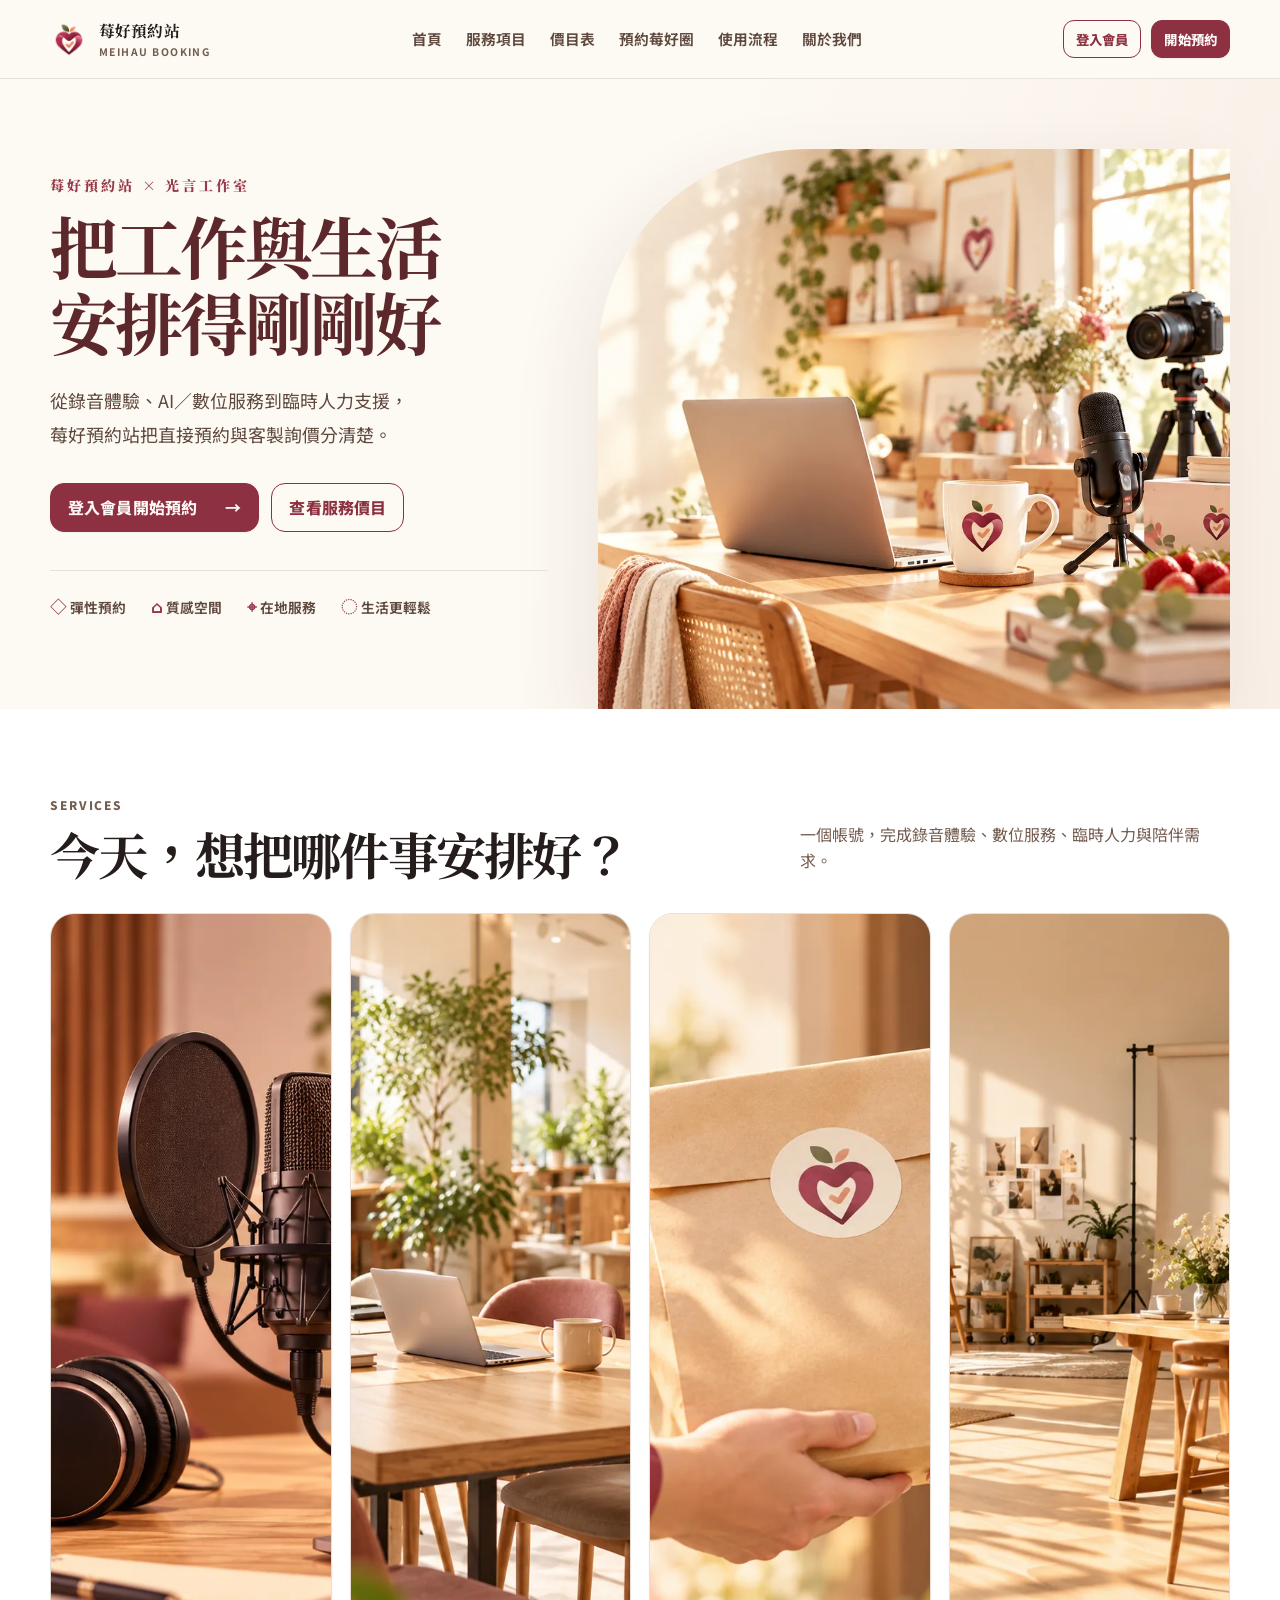
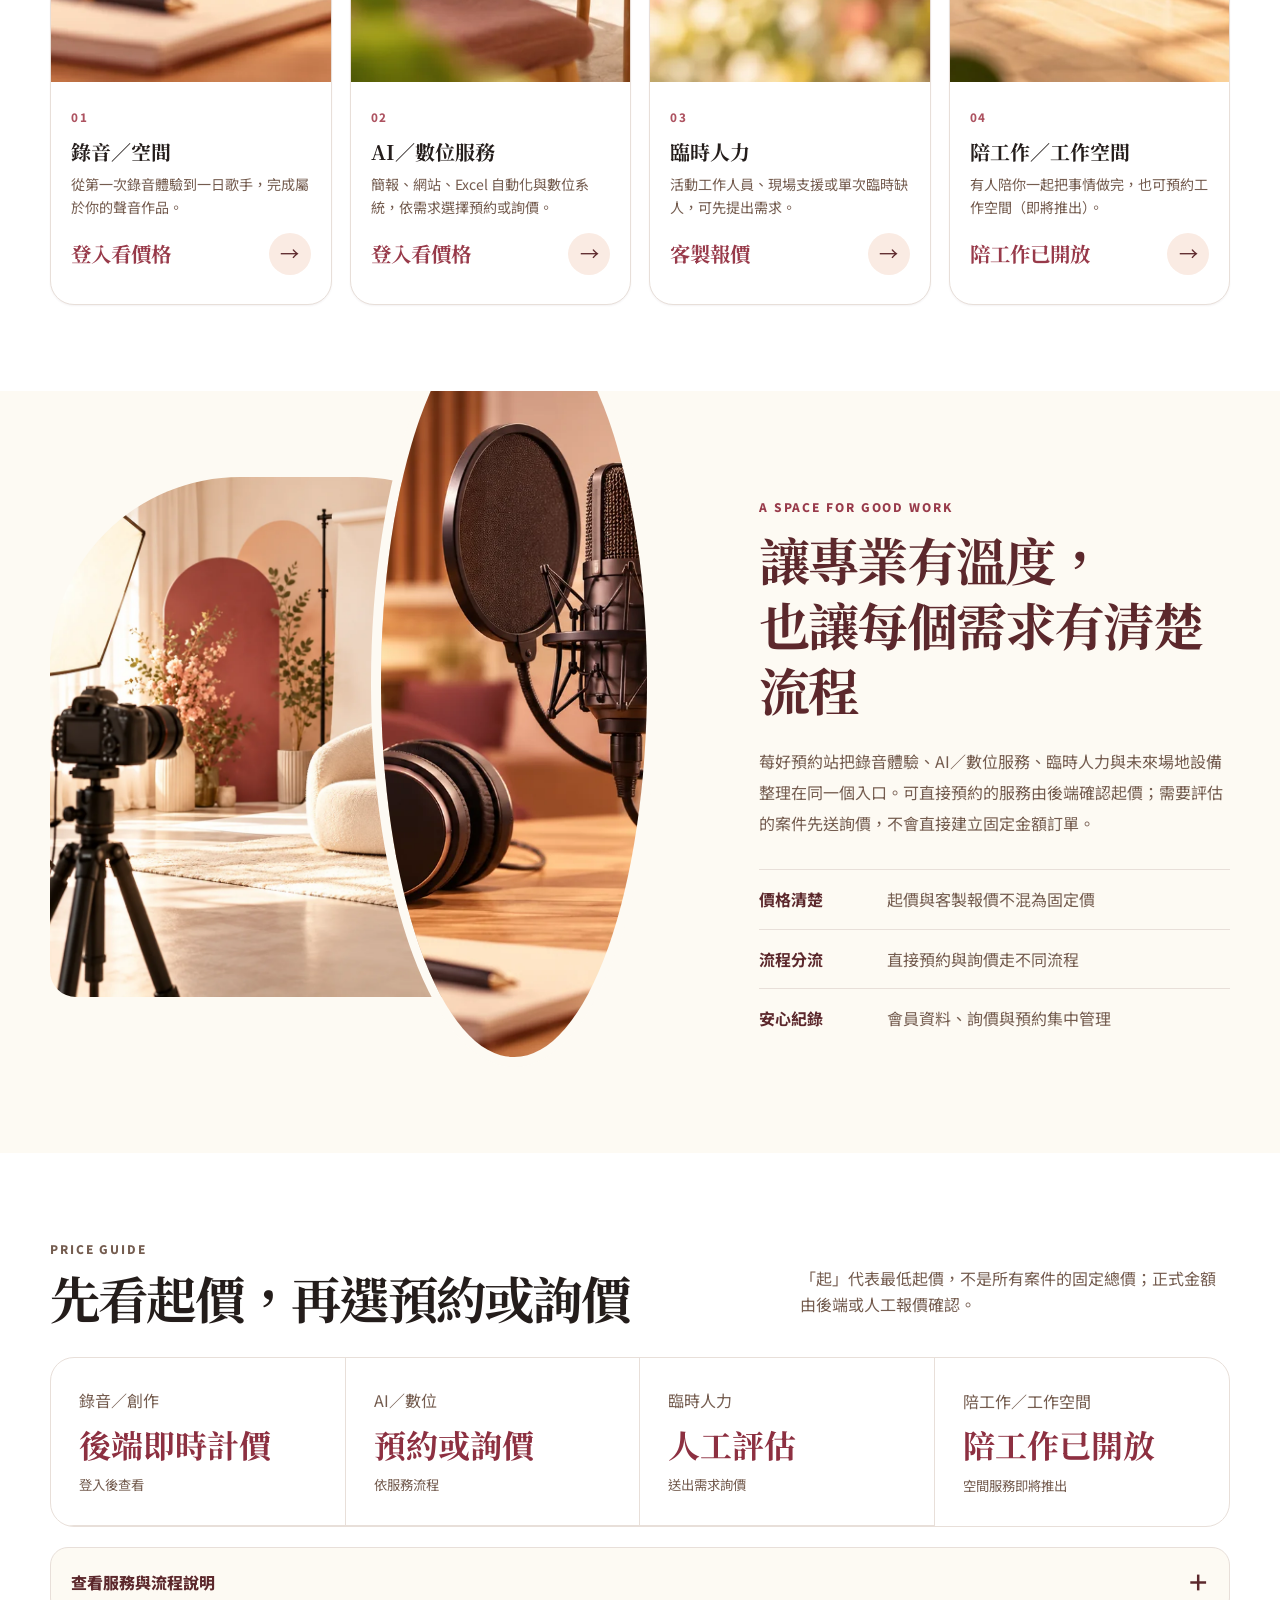
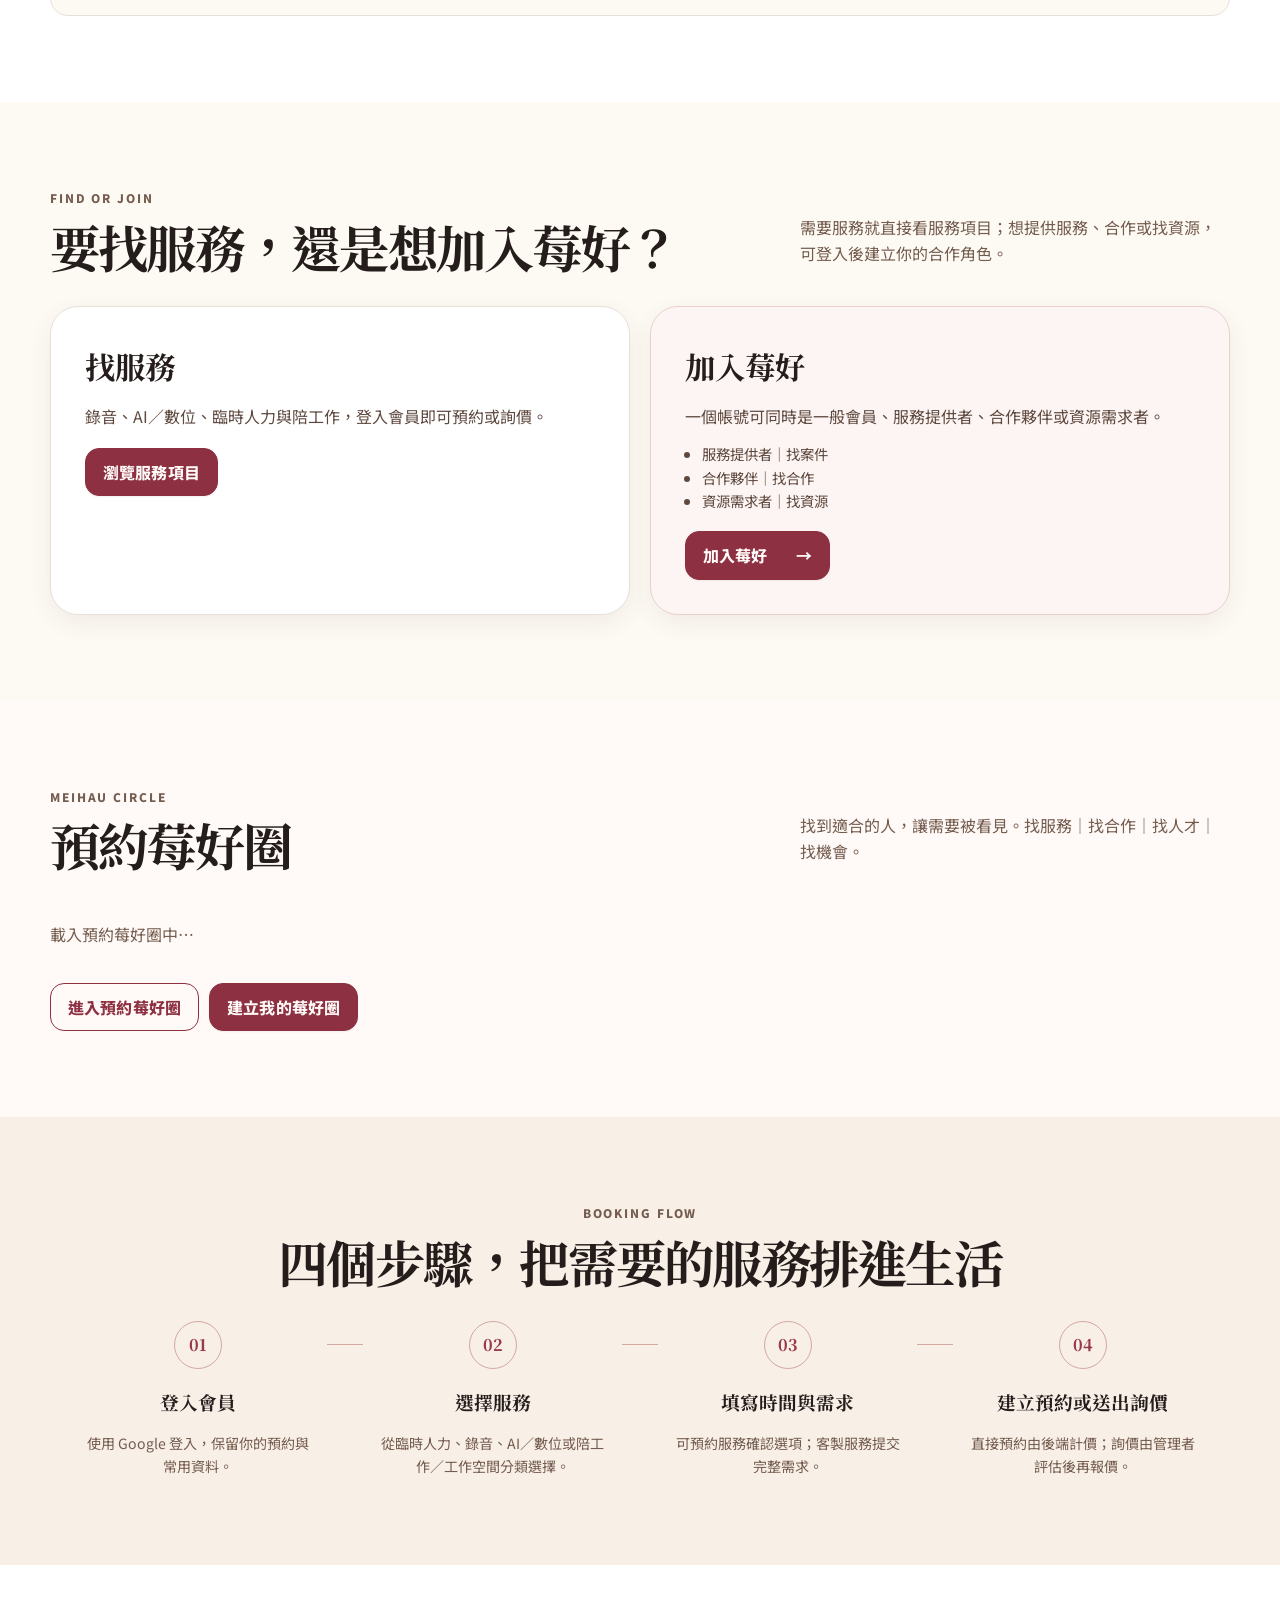
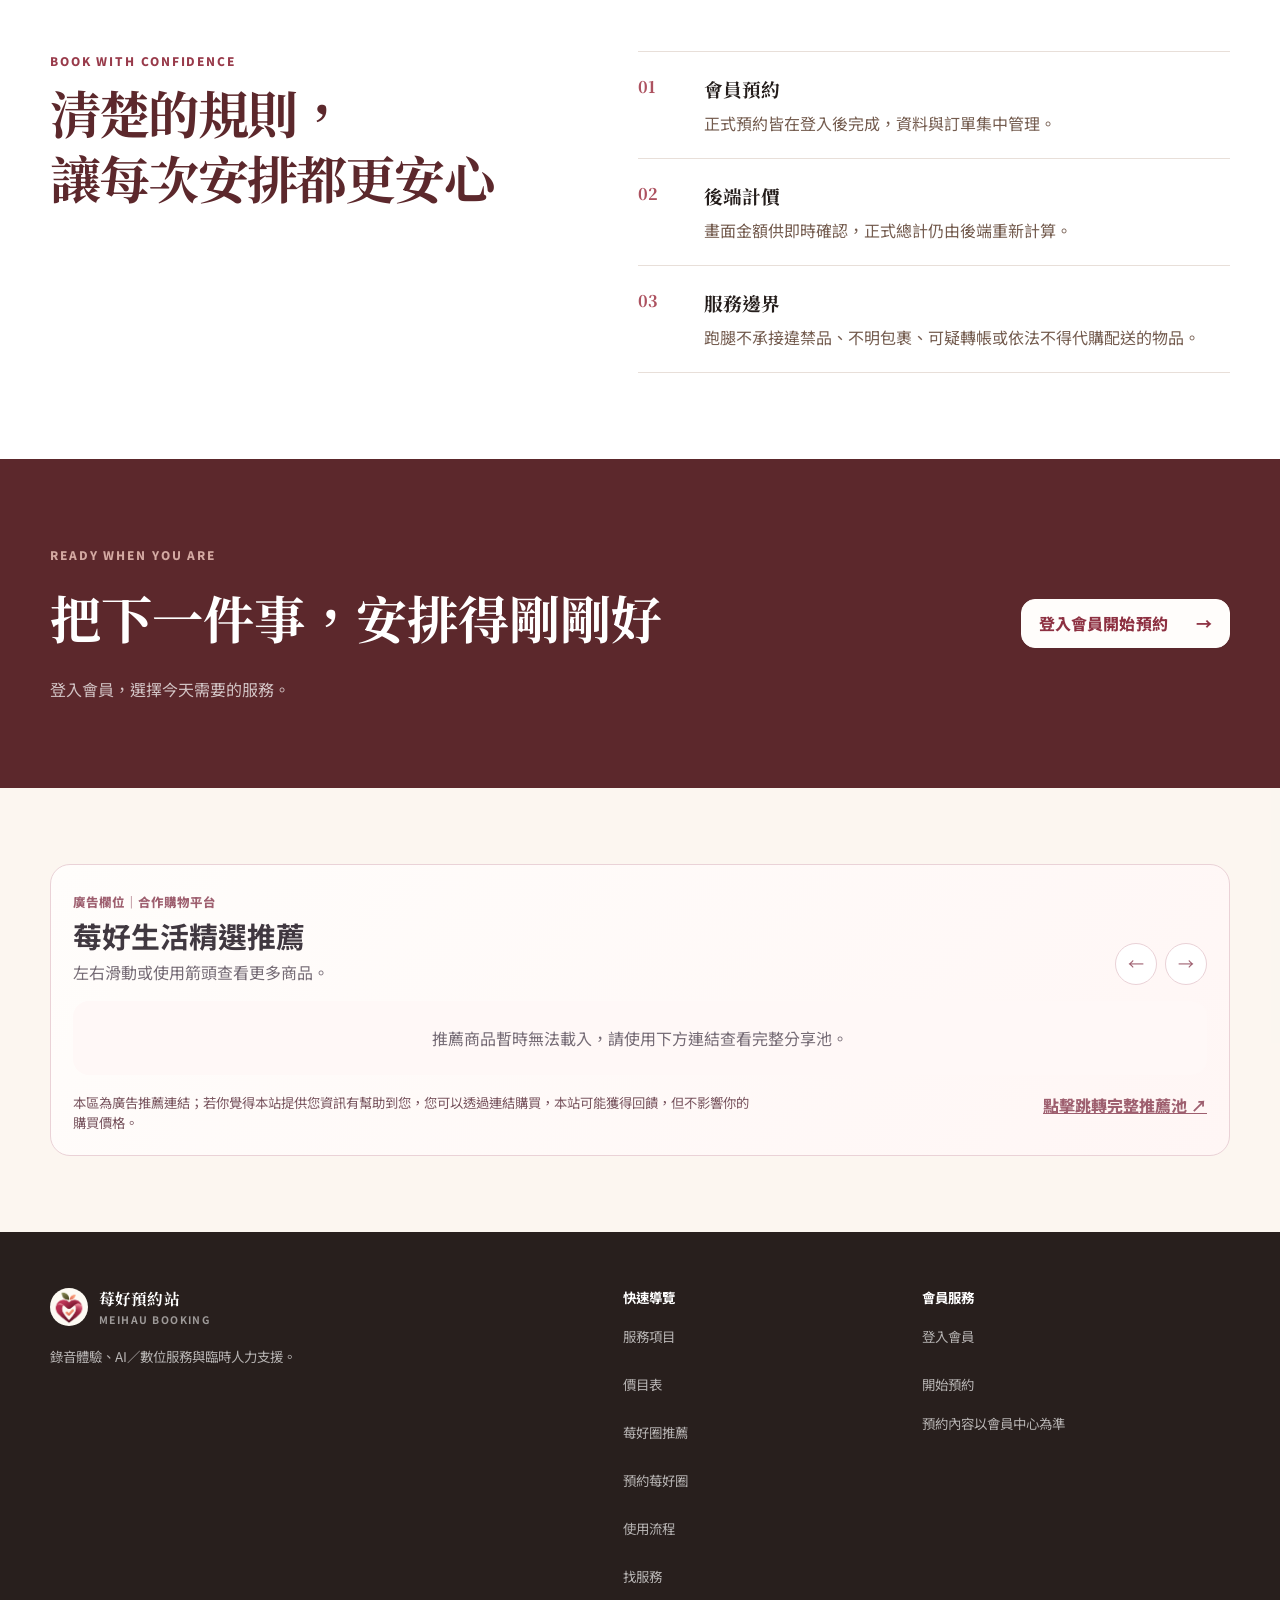
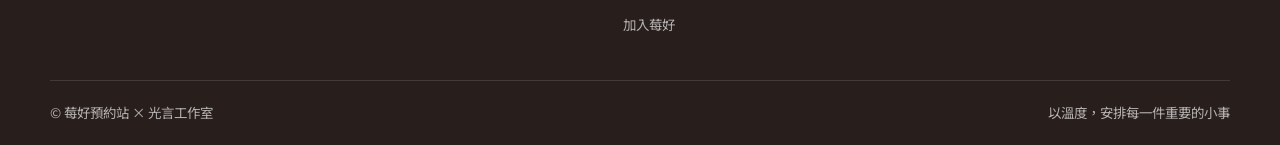
==== index.html @ 0c0e1204 "fix: bust cached platform script" ====
<!doctype html>
<html lang="zh-Hant">
  <head>
    <meta charset="utf-8" />
    <meta name="viewport" content="width=device-width,initial-scale=1" />
    <meta name="description" content="莓好預約站｜光言工作室：錄音體驗、AI／數位服務與臨時人力，一站完成會員預約、詢價與需求管理。" />
    <title>莓好預約站｜把工作與生活安排得剛剛好</title>
    <link rel="icon" href="assets/ui-v2/logo-icon.png" type="image/png" />
    <link rel="preconnect" href="https://fonts.googleapis.com" />
    <link rel="preconnect" href="https://fonts.gstatic.com" crossorigin />
    <link href="https://fonts.googleapis.com/css2?family=Noto+Sans+TC:wght@400;500;600;700;800&family=Noto+Serif+TC:wght@600;700;800&display=swap" rel="stylesheet" />
    <link rel="stylesheet" href="platform.css" />
    <link rel="stylesheet" href="assets/affiliate/affiliate-carousel.css" />
    <script defer src="assets/affiliate/affiliate-carousel.config.js"></script>
    <script defer src="assets/affiliate/affiliate-carousel.js"></script>
    <script src="config.js"></script>
    <script defer src="platform.js?v=20261008-circle"></script>
  </head>
  <body data-page="public">
    <header class="topbar">
      <div class="container topbar-inner">
        <a class="brand" href="#top" aria-label="莓好預約站首頁">
          <span class="brand-mark" aria-hidden="true"><img src="assets/ui-v2/logo-icon.png" alt="" width="1254" height="1254" /></span>
          <span><strong>莓好預約站</strong><small>MEIHAU BOOKING</small></span>
        </a>
        <nav class="nav" aria-label="主要導覽">
          <a href="#top">首頁</a><a href="#services">服務項目</a><a href="#pricing">價目表</a><a href="match.html">預約莓好圈</a><a href="#process">使用流程</a><a href="#about">關於我們</a>
        </nav>
        <div class="header-actions">
          <a class="btn ghost small desktop-login" href="member.html" data-login>登入會員</a>
          <a class="btn small" href="member.html" data-login>開始預約</a>
          <details class="mobile-menu">
            <summary aria-label="開啟導覽選單"><span></span><span></span><span></span></summary>
            <nav aria-label="行動版導覽">
              <a href="#top">首頁</a><a href="#services">服務項目</a><a href="#pricing">價目表</a><a href="match.html">預約莓好圈</a><a href="#process">使用流程</a><a href="#about">關於我們</a><a href="member.html" data-login>登入會員開始預約</a>
            </nav>
          </details>
        </div>
      </div>
    </header>

    <main>
      <section class="hero hero-v2" id="top">
        <div class="container hero-v2-grid">
          <div class="hero-copy">
            <p class="eyebrow">莓好預約站 × 光言工作室</p>
            <h1>把工作與生活<br />安排得剛剛好</h1>
            <p class="lead">從錄音體驗、AI／數位服務到臨時人力支援，<br class="desktop-only" />莓好預約站把直接預約與客製詢價分清楚。</p>
            <div class="actions">
              <a class="btn btn-arrow" href="member.html" data-login>登入會員開始預約 <span aria-hidden="true">→</span></a>
              <a class="btn ghost" href="#pricing">查看服務價目</a>
            </div>
            <ul class="hero-benefits" aria-label="服務特色">
              <li><span aria-hidden="true">◇</span> 彈性預約</li>
              <li><span aria-hidden="true">⌂</span> 質感空間</li>
              <li><span aria-hidden="true">⌖</span> 在地服務</li>
              <li><span aria-hidden="true">◌</span> 生活更輕鬆</li>
            </ul>
          </div>
          <picture class="hero-media">
            <source media="(max-width: 620px)" srcset="assets/ui-v2/hero-mobile.webp" />
            <img src="assets/ui-v2/hero-desktop.webp" alt="自然光工作室裡的筆電、Podcast 麥克風與攝影設備" width="1536" height="1024" fetchpriority="high" />
          </picture>
        </div>
      </section>

      <section class="section services-section" id="services">
        <div class="container">
          <div class="section-head section-head-row">
            <div><p class="eyebrow">SERVICES</p><h2>今天，想把哪件事安排好？</h2></div>
            <p>一個帳號，完成錄音體驗、數位服務、臨時人力與陪伴需求。</p>
          </div>
          <div class="service-showcase">
            <article class="service-visual-card">
              <img src="assets/ui-v2/service-podcast.webp" alt="錄音室麥克風與耳機設備" width="1024" height="768" loading="lazy" />
              <div class="service-visual-body"><div><span>01</span><h3>錄音／空間</h3><p>從第一次錄音體驗到一日歌手，完成屬於你的聲音作品。</p></div><div class="service-price"><strong>登入看價格</strong></div><a href="member.html" data-login aria-label="立即預約錄音服務">→</a></div>
            </article>
            <article class="service-visual-card">
              <img src="assets/ui-v2/service-coworking.webp" alt="明亮工作空間中的數位服務情境" width="1024" height="768" loading="lazy" />
              <div class="service-visual-body"><div><span>02</span><h3>AI／數位服務</h3><p>簡報、網站、Excel 自動化與數位系統，依需求選擇預約或詢價。</p></div><div class="service-price"><strong>登入看價格</strong></div><a href="member.html" data-login aria-label="查看 AI 與數位服務">→</a></div>
            </article>
            <article class="service-visual-card">
              <img src="assets/ui-v2/service-errand.webp" alt="現場支援與臨時人力服務情境" width="1024" height="768" loading="lazy" />
              <div class="service-visual-body"><div><span>03</span><h3>臨時人力</h3><p>活動工作人員、現場支援或單次臨時缺人，可先提出需求。</p></div><div class="service-price"><strong>客製報價</strong></div><a href="member.html" data-login aria-label="立即詢價臨時人力">→</a></div>
            </article>
            <article class="service-visual-card">
              <img src="assets/ui-v2/service-photo.webp" alt="工作室內的攝影與場地設備" width="1024" height="768" loading="lazy" />
              <div class="service-visual-body"><div><span>04</span><h3>陪工作／工作空間</h3><p>有人陪你一起把事情做完，也可預約工作空間（即將推出）。</p></div><div class="service-price"><strong>陪工作已開放</strong></div><a href="member.html" data-login aria-label="查看陪工作與工作空間服務">→</a></div>
            </article>
          </div>
        </div>
      </section>

      <section class="section story-section" id="about">
        <div class="container story-grid">
          <div class="story-collage">
            <img class="story-main" src="assets/ui-v2/space-photo.webp" alt="溫暖自然光下的攝影工作場景" width="1024" height="768" loading="lazy" />
            <img class="story-small" src="assets/ui-v2/service-podcast.webp" alt="錄音設備細節" width="1024" height="768" loading="lazy" />
          </div>
          <div class="story-copy"><p class="eyebrow">A SPACE FOR GOOD WORK</p><h2>讓專業有溫度，<br />也讓每個需求有清楚流程</h2><p>莓好預約站把錄音體驗、AI／數位服務、臨時人力與未來場地設備整理在同一個入口。可直接預約的服務由後端確認起價；需要評估的案件先送詢價，不會直接建立固定金額訂單。</p><div class="story-points"><div><strong>價格清楚</strong><span>起價與客製報價不混為固定價</span></div><div><strong>流程分流</strong><span>直接預約與詢價走不同流程</span></div><div><strong>安心紀錄</strong><span>會員資料、詢價與預約集中管理</span></div></div></div>
        </div>
      </section>

      <section class="section pricing-summary" id="pricing">
        <div class="container">
          <div class="section-head section-head-row"><div><p class="eyebrow">PRICE GUIDE</p><h2>先看起價，再選預約或詢價</h2></div><p>「起」代表最低起價，不是所有案件的固定總價；正式金額由後端或人工報價確認。</p></div>
          <div class="price-summary-grid">
            <article><span>錄音／創作</span><strong>後端即時計價</strong><small>登入後查看</small></article>
            <article><span>AI／數位</span><strong>預約或詢價</strong><small>依服務流程</small></article>
            <article><span>臨時人力</span><strong>人工評估</strong><small>送出需求詢價</small></article>
            <article><span>陪工作／工作空間</span><strong>陪工作已開放</strong><small>空間服務即將推出</small></article>
          </div>
          <details class="pricing-details">
            <summary>查看服務與流程說明 <span aria-hidden="true">＋</span></summary>
            <div class="pricing-groups">
              <div><h3>直接預約</h3><ul><li>錄音與 AI 指定服務 <strong>後端計價</strong></li><li>陪工作首發服務 <strong>後端計價</strong></li></ul></div>
              <div><h3>AI／數位詢價</h3><ul><li>網站與自動化 <strong>依需求評估</strong></li><li>Agent 與內容製作 <strong>依需求評估</strong></li></ul></div>
              <div><h3>臨時人力詢價</h3><ul><li>活動與行政支援 <strong>人工報價</strong></li><li>短期專案人力 <strong>人工報價</strong></li></ul></div>
              <div><h3>陪工作／工作空間</h3><ul><li>陪工作 <strong>可直接預約</strong></li><li>場地服務 <strong>即將推出</strong></li></ul></div>
            </div>
            <p class="muted">未定價加購不會自行加入訂單金額；客製服務必須先完成詢價與人工確認。</p>
          </details>
        </div>
      </section>

      <section class="section entry-section" id="join">
        <div class="container">
          <div class="section-head section-head-row"><div><p class="eyebrow">FIND OR JOIN</p><h2>要找服務，還是想加入莓好？</h2></div><p>需要服務就直接看服務項目；想提供服務、合作或找資源，可登入後建立你的合作角色。</p></div>
          <div class="entry-grid">
            <article class="entry-card">
              <h3>找服務</h3>
              <p>錄音、AI／數位、臨時人力與陪工作，登入會員即可預約或詢價。</p>
              <a class="btn" href="#services">瀏覽服務項目</a>
            </article>
            <article class="entry-card join">
              <h3>加入莓好</h3>
              <p>一個帳號可同時是一般會員、服務提供者、合作夥伴或資源需求者。</p>
              <ul class="entry-list"><li>服務提供者｜找案件</li><li>合作夥伴｜找合作</li><li>資源需求者｜找資源</li></ul>
              <a class="btn btn-arrow" href="member.html?mode=member#roles" data-join>加入莓好 <span aria-hidden="true">→</span></a>
            </article>
          </div>
        </div>
      </section>

      <section class="section matching-home-section" id="matching" aria-labelledby="matchingHomeTitle">
        <div class="container">
          <div class="section-head section-head-row">
            <div><p class="eyebrow">MEIHAU CIRCLE</p><h2 id="matchingHomeTitle">預約莓好圈</h2></div>
            <p>找到適合的人，讓需要被看見。找服務｜找合作｜找人才｜找機會。</p>
          </div>
          <div id="matchingHomeFeed" class="matching-feed-grid" aria-live="polite"><p class="muted">載入預約莓好圈中…</p></div>
          <div class="matching-home-actions"><a class="btn ghost" href="match.html">進入預約莓好圈</a><a class="btn" href="member.html?mode=member#matching-profile" data-join>建立我的莓好圈</a></div>
        </div>
      </section>

      <section class="section process-section" id="process">
        <div class="container"><div class="section-head centered"><p class="eyebrow">BOOKING FLOW</p><h2>四個步驟，把需要的服務排進生活</h2></div><ol class="process-list"><li><span>01</span><div><h3>登入會員</h3><p>使用 Google 登入，保留你的預約與常用資料。</p></div></li><li><span>02</span><div><h3>選擇服務</h3><p>從臨時人力、錄音、AI／數位或陪工作／工作空間分類選擇。</p></div></li><li><span>03</span><div><h3>填寫時間與需求</h3><p>可預約服務確認選項；客製服務提交完整需求。</p></div></li><li><span>04</span><div><h3>建立預約或送出詢價</h3><p>直接預約由後端計價；詢價由管理者評估後再報價。</p></div></li></ol></div>
      </section>

      <section class="section assurance-section" id="rules">
        <div class="container assurance-grid"><div><p class="eyebrow">BOOK WITH CONFIDENCE</p><h2>清楚的規則，<br />讓每次安排都更安心</h2></div><div class="assurance-items"><article><span>01</span><div><h3>會員預約</h3><p>正式預約皆在登入後完成，資料與訂單集中管理。</p></div></article><article><span>02</span><div><h3>後端計價</h3><p>畫面金額供即時確認，正式總計仍由後端重新計算。</p></div></article><article><span>03</span><div><h3>服務邊界</h3><p>跑腿不承接違禁品、不明包裹、可疑轉帳或依法不得代購配送的物品。</p></div></article></div></div>
      </section>

      <section class="section final-cta"><div class="container final-cta-inner"><div><p class="eyebrow">READY WHEN YOU ARE</p><h2>把下一件事，安排得剛剛好</h2><p>登入會員，選擇今天需要的服務。</p></div><a class="btn light btn-arrow" href="member.html" data-login>登入會員開始預約 <span aria-hidden="true">→</span></a></div></section>
    </main>

    <section class="affiliate-strip" aria-label="合作購物平台推薦">
      <div data-affiliate-carousel data-storefront-url="https://collshp.com/sberrychang?view=storefront" data-theme="all" data-limit="12" data-site-style="meihau-booking"></div>
    </section>

    <footer class="footer footer-v2">
      <div class="container footer-grid">
        <div><a class="brand" href="#top"><span class="brand-mark" aria-hidden="true"><img src="assets/ui-v2/logo-icon.png" alt="" width="1254" height="1254" /></span><span><strong>莓好預約站</strong><small>MEIHAU BOOKING</small></span></a><p>錄音體驗、AI／數位服務與臨時人力支援。</p></div>
        <nav aria-label="頁尾導覽"><strong>快速導覽</strong><a href="#services">服務項目</a><a href="#pricing">價目表</a><a href="#matching">莓好圈推薦</a><a href="match.html">預約莓好圈</a><a href="#process">使用流程</a><a href="#services">找服務</a><a href="member.html?mode=member#roles" data-join>加入莓好</a></nav>
        <div><strong>會員服務</strong><a href="member.html" data-login>登入會員</a><a href="member.html" data-login>開始預約</a><span>預約內容以會員中心為準</span></div>
      </div>
      <div class="container footer-bottom"><span>© 莓好預約站 × 光言工作室</span><span>以溫度，安排每一件重要的小事</span></div>
    </footer>
  </body>
</html>
---- platform.css ----
:root {
  color-scheme: light;
  --bg: #fdfaf3;
  --bg-warm: #f8efe7;
  --surface: #ffffff;
  --surface-raised: #ffffff;
  --surface-soft: #f4ecef;
  --surface-muted: #eee7e3;
  --ink: #292524;
  --ink-strong: #241d1b;
  --muted: #745c4f;
  --muted-strong: #5f493f;
  --berry-50: #fcf5f3;
  --berry-100: #f5e5e2;
  --berry-200: #ead0ca;
  --berry-300: #d4a9a2;
  --berry-500: #ad5260;
  --berry-600: #983a4a;
  --berry-700: #8d3041;
  --berry-800: #5c282c;
  --apricot-100: #faebe3;
  --apricot-300: #e29779;
  --gold-500: #aa7e3f;
  --sage-100: #e8f0ea;
  --sage-600: #73714a;
  --sky-100: #e9f0f3;
  --sky-700: #456575;
  --line: #e8dfd9;
  --line-strong: #d9ccc3;
  --focus: #983a4a;
  --success-bg: #e8f1eb;
  --success-ink: #356348;
  --warning-bg: #f8eddc;
  --warning-ink: #8a622b;
  --danger-bg: #f5e5e3;
  --danger-ink: #8b4642;
  --info-bg: #eaf0f4;
  --info-ink: #48677a;
  --shadow-xs: 0 1px 2px rgba(60, 41, 47, 0.06);
  --shadow-sm: 0 8px 24px rgba(73, 51, 59, 0.07);
  --shadow-md: 0 18px 46px rgba(73, 51, 59, 0.1);
  --radius-sm: 10px;
  --radius-md: 14px;
  --radius-lg: 20px;
  --radius-xl: 28px;
  --radius-pill: 999px;
  --space-1: 4px;
  --space-2: 8px;
  --space-3: 12px;
  --space-4: 16px;
  --space-5: 20px;
  --space-6: 24px;
  --space-8: 32px;
  --space-10: 40px;
  --space-12: 48px;
  --space-16: 64px;
  --space-20: 80px;
  --container: min(1180px, calc(100% - 40px));
  --sidebar: 248px;
  --tap: 44px;
  --ease-out: cubic-bezier(0.23, 1, 0.32, 1);
  --ease-in-out: cubic-bezier(0.77, 0, 0.175, 1);
  --duration-fast: 140ms;
  --duration-ui: 200ms;
  --duration-modal: 240ms;
}

* { box-sizing: border-box; }
html { scroll-behavior: smooth; scroll-padding-top: 88px; }
body {
  margin: 0;
  min-width: 320px;
  font-family: "Noto Sans TC", "PingFang TC", "Microsoft JhengHei", ui-sans-serif, system-ui, -apple-system, BlinkMacSystemFont, sans-serif;
  background: var(--bg);
  color: var(--ink);
  line-height: 1.65;
  -webkit-font-smoothing: antialiased;
  text-rendering: optimizeLegibility;
}
a { color: inherit; }
button, input, select, textarea { font: inherit; }
button, a, input, select, textarea { -webkit-tap-highlight-color: transparent; }
button { cursor: pointer; }
img, svg { max-width: 100%; }
::selection { background: var(--berry-200); color: var(--ink-strong); }

:focus-visible {
  outline: 3px solid color-mix(in srgb, var(--focus) 34%, transparent);
  outline-offset: 2px;
}

.container { width: var(--container); margin-inline: auto; }
.muted { color: var(--muted); }
.hidden { display: none !important; }
.stack { display: grid; gap: var(--space-4); }
.divider { height: 1px; background: var(--line); margin: var(--space-5) 0; }

.topbar {
  position: sticky;
  top: 0;
  z-index: 30;
  background: color-mix(in srgb, var(--bg) 92%, transparent);
  backdrop-filter: blur(14px);
  border-bottom: 1px solid color-mix(in srgb, var(--line) 88%, transparent);
}
.topbar-inner {
  min-height: 72px;
  display: flex;
  align-items: center;
  justify-content: space-between;
  gap: var(--space-5);
}
.brand {
  display: inline-flex;
  align-items: center;
  gap: 11px;
  color: var(--ink-strong);
  text-decoration: none;
  min-width: 0;
}
.brand-mark {
  width: 38px;
  height: 38px;
  flex: 0 0 38px;
  position: relative;
  overflow: hidden;
  border-radius: 13px;
  background: #fbf8f2;
  box-shadow: 0 5px 16px rgba(67, 28, 40, .14), inset 0 0 0 1px rgba(112, 56, 72, .08);
}
.brand-mark img {
  position: absolute;
  width: 112px;
  max-width: none;
  height: auto;
  left: -37px;
  top: -14px;
}
.brand strong { display: block; font-size: .98rem; letter-spacing: .01em; }
.brand small {
  display: block;
  margin-top: -1px;
  color: var(--muted);
  font-size: .65rem;
  letter-spacing: .14em;
  font-weight: 700;
}
.sidebar .brand small { color: rgba(255,255,255,.58); }
.nav { display: flex; align-items: center; gap: var(--space-6); }
.nav a {
  position: relative;
  text-decoration: none;
  color: var(--muted-strong);
  font-size: .92rem;
  font-weight: 650;
}
.nav a::after {
  content: "";
  position: absolute;
  left: 0;
  right: 100%;
  bottom: -6px;
  height: 2px;
  border-radius: 2px;
  background: var(--berry-600);
  transition: right var(--duration-ui) var(--ease-out);
}

.btn {
  min-height: var(--tap);
  border: 1px solid var(--berry-700);
  background: var(--berry-700);
  color: #fffaf8;
  border-radius: var(--radius-md);
  padding: 10px 17px;
  font-weight: 780;
  letter-spacing: .01em;
  text-decoration: none;
  display: inline-flex;
  align-items: center;
  justify-content: center;
  gap: 8px;
  box-shadow: var(--shadow-xs);
  transition: transform var(--duration-fast) var(--ease-out), background-color var(--duration-ui) ease, border-color var(--duration-ui) ease, box-shadow var(--duration-ui) ease;
}
.btn.ghost { background: transparent; color: var(--berry-700); box-shadow: none; }
.btn.light { background: #fffdfb; color: var(--berry-700); border-color: #fffdfb; }
.btn.full { width: 100%; }
.btn.small { min-height: 38px; padding: 7px 12px; font-size: .84rem; border-radius: 11px; }
.btn:disabled { cursor: not-allowed; opacity: .48; box-shadow: none; }
.btn:active:not(:disabled), .service-choice:active, .tab:active, .icon-btn:active { transform: scale(.97); }

.hero {
  position: relative;
  overflow: clip;
  padding: clamp(64px, 8vw, 108px) 0 clamp(56px, 7vw, 88px);
  background:
    radial-gradient(circle at 86% 12%, rgba(223,191,141,.22), transparent 31%),
    radial-gradient(circle at 7% 18%, rgba(210,163,178,.23), transparent 34%),
    var(--bg);
}
.hero::after {
  content: "";
  position: absolute;
  width: 320px;
  height: 320px;
  right: -150px;
  bottom: -170px;
  border: 1px solid rgba(154,96,116,.15);
  border-radius: 50%;
  pointer-events: none;
}
.hero-grid {
  display: grid;
  grid-template-columns: minmax(0, 1.15fr) minmax(320px, .7fr);
  gap: clamp(32px, 5vw, 64px);
  align-items: center;
}
.eyebrow {
  color: var(--berry-600);
  font-size: .74rem;
  font-weight: 850;
  letter-spacing: .16em;
  margin: 0 0 10px;
  text-transform: uppercase;
}
.hero h1 {
  max-width: 830px;
  margin: 0;
  color: var(--ink-strong);
  font-family: Georgia, "Noto Serif TC", serif;
  font-size: clamp(2.65rem, 6.4vw, 5.1rem);
  line-height: 1.05;
  letter-spacing: -.055em;
  font-weight: 700;
}
.lead { color: var(--muted-strong); font-size: clamp(1rem, 1.5vw, 1.12rem); max-width: 700px; margin-top: var(--space-5); }
.actions { display: flex; gap: var(--space-3); flex-wrap: wrap; margin-top: var(--space-8); }

.panel, .card {
  background: var(--surface-raised);
  border: 1px solid var(--line);
  border-radius: var(--radius-lg);
  box-shadow: var(--shadow-sm);
}
.panel { padding: clamp(20px, 3vw, 28px); }
.hero-list {
  display: grid;
  gap: 0;
  padding: 10px 20px;
  box-shadow: var(--shadow-md);
}
.hero-list div {
  display: flex;
  justify-content: space-between;
  gap: var(--space-4);
  padding: 16px 2px;
  border-bottom: 1px solid var(--line);
}
.hero-list div:last-of-type { border-bottom: 0; }
.hero-list span { color: var(--muted-strong); }
.hero-list strong { color: var(--berry-700); white-space: nowrap; }
.hero-list p { margin: 10px 0 8px; font-size: .86rem; }

.section { padding: clamp(58px, 7vw, 86px) 0; }
.section.tint { background: var(--bg-warm); border-block: 1px solid rgba(213,199,196,.5); }
.section.dark { background: #32282b; color: #fff; }
.section-head { max-width: 760px; margin-bottom: var(--space-8); }
.section-head h2, .page-head h1, .toolbar h2, .page-head h2 {
  color: var(--ink-strong);
  font-family: Georgia, "Noto Serif TC", serif;
  letter-spacing: -.035em;
}
.section-head h2 { font-size: clamp(2rem, 4vw, 3.15rem); line-height: 1.12; margin: 0; }
.section-head p { color: var(--muted); }
.grid3 { display: grid; grid-template-columns: repeat(3, 1fr); gap: var(--space-4); }
.service-card {
  padding: clamp(22px, 3vw, 28px);
  display: flex;
  flex-direction: column;
  min-height: 286px;
  box-shadow: var(--shadow-xs);
}
.service-card > div:first-child { font-size: 1.42rem; line-height: 1; }
.service-card h3 { color: var(--ink-strong); font-size: 1.3rem; margin: 18px 0 6px; }
.service-card p, .service-card li { color: var(--muted); }
.service-card ul { padding-left: 1.25rem; margin-top: 8px; }
.service-card .btn { margin-top: auto; align-self: flex-start; }

.price-grid { display: grid; grid-template-columns: repeat(4, 1fr); gap: var(--space-3); }
.price-item {
  min-height: 88px;
  padding: 15px 16px;
  background: color-mix(in srgb, var(--surface) 91%, var(--berry-50));
  border: 1px solid var(--line);
  border-radius: var(--radius-md);
  display: grid;
  align-content: center;
  gap: 3px;
}
.price-item span { color: var(--muted); font-size: .82rem; }
.price-item strong { color: var(--ink-strong); font-size: 1.08rem; font-variant-numeric: tabular-nums; }

.login-banner {
  padding: clamp(26px, 4vw, 38px);
  display: flex;
  justify-content: space-between;
  gap: var(--space-8);
  align-items: center;
  background: var(--berry-800);
  color: #fffaf8;
  border-radius: var(--radius-xl);
  box-shadow: var(--shadow-md);
}
.login-banner h2 { font-family: Georgia, "Noto Serif TC", serif; letter-spacing: -.03em; }
.login-banner p { color: rgba(255,250,248,.74); margin-bottom: 0; }
.footer { padding: 28px 0 40px; color: var(--muted); font-size: .84rem; border-top: 1px solid var(--line); }

.layout { display: grid; grid-template-columns: var(--sidebar) minmax(0, 1fr); min-height: 100vh; }
.sidebar {
  background: #30272a;
  color: #fffaf8;
  padding: 24px 16px;
  position: sticky;
  top: 0;
  height: 100vh;
  border-right: 1px solid rgba(255,255,255,.05);
}
.sidebar .brand { margin: 0 6px 30px; color: #fffaf8; }
.side-nav { display: grid; gap: 4px; }
.side-nav button, .side-nav a {
  min-height: var(--tap);
  width: 100%;
  text-align: left;
  border: 0;
  background: transparent;
  color: rgba(255,250,248,.68);
  padding: 10px 13px;
  border-radius: 11px;
  text-decoration: none;
  font-weight: 650;
  transition: background-color var(--duration-ui) ease, color var(--duration-ui) ease, transform var(--duration-fast) var(--ease-out);
}
.side-nav .active, .side-nav button:hover, .side-nav a:hover { background: rgba(255,255,255,.095); color: #fff; }
.side-nav button:active, .side-nav a:active { transform: scale(.985); }
.side-nav-label {
  padding: 2px 13px 7px;
  color: rgba(255,255,255,.45);
  font-size: .68rem;
  font-weight: 800;
  letter-spacing: .16em;
}
.sidebar-footer {
  position: absolute;
  left: 22px;
  right: 22px;
  bottom: 22px;
  display: flex;
  gap: 14px;
  color: rgba(255,255,255,.58);
  font-size: .78rem;
}
.sidebar-footer a { text-decoration: none; }
.sidebar-footer button {
  padding: 0;
  border: 0;
  background: transparent;
  color: inherit;
  font-size: inherit;
}
.main { min-width: 0; padding: clamp(20px, 3vw, 36px); max-width: 1480px; width: 100%; margin-inline: auto; }
.admin-workspace-head {
  display: flex;
  align-items: flex-start;
  justify-content: space-between;
  gap: 28px;
  margin-bottom: 20px;
}
.admin-workspace-head h1 { margin: 0; color: var(--ink-strong); font-family: "Noto Serif TC", serif; font-size: clamp(2rem, 3.6vw, 3.15rem); line-height: 1.15; }
.admin-workspace-head p:last-child { margin-bottom: 0; }
.admin-role-meta { display: grid; justify-items: end; gap: 8px; min-width: max-content; color: var(--muted); font-size: .84rem; }
.admin-command-grid { display: grid; grid-template-columns: repeat(4, minmax(0, 1fr)); gap: 12px; margin-top: 18px; }
.admin-command {
  min-height: 128px;
  padding: 18px;
  display: grid;
  align-content: start;
  gap: 5px;
  text-align: left;
  border: 1px solid var(--line);
  border-radius: var(--radius-lg);
  background: var(--surface-raised);
  color: var(--ink);
  box-shadow: var(--shadow-xs);
  transition: transform var(--duration-fast) var(--ease-out), border-color var(--duration-ui) ease, box-shadow var(--duration-ui) ease;
}
.admin-command span { color: var(--berry-500); font-size: .72rem; font-weight: 850; letter-spacing: .14em; }
.admin-command strong { color: var(--ink-strong); font-size: 1.04rem; }
.admin-command small { color: var(--muted); line-height: 1.55; }
.admin-subsection { margin-top: 34px; }
.table-scroll { margin-top: 16px; overflow: auto; }
.system-status-grid { display: grid; grid-template-columns: repeat(4, minmax(0, 1fr)); gap: 14px; }
.system-status-grid article { display: grid; gap: 7px; }
.system-status-grid span, .system-status-grid small { color: var(--muted); }
.system-status-grid strong { color: var(--ink-strong); font-size: 1.2rem; }
.demo-note {
  margin-bottom: var(--space-6);
  padding: 12px 14px;
  border: 1px solid var(--apricot-300);
  border-radius: var(--radius-md);
  background: var(--apricot-100);
  color: #735a37;
  font-size: .84rem;
}
.page-head {
  display: flex;
  justify-content: space-between;
  gap: var(--space-6);
  align-items: flex-start;
  margin-bottom: var(--space-6);
}
.page-head h1 { margin: 0; font-size: clamp(2rem, 4vw, 2.7rem); line-height: 1.08; }
.page-head h2 { margin: 0; font-size: clamp(1.7rem, 3vw, 2.15rem); }
.page-head p:last-child { margin-bottom: 0; }

.stats { display: grid; grid-template-columns: repeat(4, 1fr); gap: var(--space-3); }
.stat { padding: 18px 19px; box-shadow: var(--shadow-xs); }
.stat span { display: block; color: var(--muted); font-size: .78rem; font-weight: 650; }
.stat strong { display: block; color: var(--ink-strong); font-size: clamp(1.45rem, 2.2vw, 1.8rem); margin-top: 2px; font-variant-numeric: tabular-nums; }

.tabs { display: flex; gap: 7px; flex-wrap: wrap; margin: 16px 0; }
.tab {
  min-height: 38px;
  border: 1px solid var(--line-strong);
  background: var(--surface-raised);
  color: var(--muted-strong);
  padding: 7px 13px;
  border-radius: var(--radius-pill);
  font-weight: 700;
  transition: transform var(--duration-fast) var(--ease-out), background-color var(--duration-ui) ease, color var(--duration-ui) ease, border-color var(--duration-ui) ease;
}
.tab.active { background: var(--berry-700); border-color: var(--berry-700); color: #fffaf8; }

.form-grid { display: grid; grid-template-columns: repeat(2, minmax(0, 1fr)); gap: var(--space-4); }
.field { display: grid; gap: 7px; min-width: 0; }
.field label, .field > span { color: var(--muted-strong); font-size: .82rem; font-weight: 760; }
.field input, .field select, .field textarea {
  width: 100%;
  min-height: var(--tap);
  padding: 10px 12px;
  border: 1px solid var(--line-strong);
  border-radius: 12px;
  background: var(--surface-raised);
  color: var(--ink);
  box-shadow: inset 0 1px 0 rgba(72,49,56,.02);
  transition: border-color var(--duration-ui) ease, box-shadow var(--duration-ui) ease, background-color var(--duration-ui) ease;
}
.field textarea { min-height: 92px; resize: vertical; }
.field input::placeholder, .field textarea::placeholder { color: #9a9093; }
.field input:focus, .field select:focus, .field textarea:focus { outline: none; border-color: var(--berry-500); box-shadow: 0 0 0 3px rgba(154,96,116,.13); }
.field input[readonly] { background: var(--surface-muted); color: var(--muted); }
.field input:disabled, .field select:disabled, .field textarea:disabled { background: var(--surface-muted); color: #978d90; cursor: not-allowed; }
.field.full { grid-column: 1 / -1; }
.field-error input, .field-error select, .field-error textarea { border-color: var(--danger-ink); box-shadow: 0 0 0 3px rgba(139,70,66,.08); }
.field-message { font-size: .76rem; color: var(--muted); }
.field-error .field-message { color: var(--danger-ink); }

.address-list, .order-list, .schedule-list { display: grid; gap: var(--space-3); }
.address-card, .order-row, .schedule-row {
  padding: 16px 17px;
  border: 1px solid var(--line);
  border-radius: var(--radius-md);
  background: var(--surface-raised);
  box-shadow: var(--shadow-xs);
}
.address-card { display: grid; gap: 8px; position: relative; }
.address-card .btn { justify-self: start; margin-top: 8px; }
.address-card-head { display: flex; align-items: center; gap: 9px; flex-wrap: wrap; }
.address-type { display: inline-flex; align-items: center; min-height: 27px; padding: 4px 10px; border-radius: var(--radius-pill); background: var(--berry-100); color: var(--berry-700); font-size: .75rem; font-weight: 800; }
.address-main { color: var(--ink-strong); font-size: 1rem; font-weight: 720; }
.address-recipient { display: flex; gap: 12px; flex-wrap: wrap; color: var(--muted-strong); font-size: .87rem; }
.address-note { padding: 10px 12px; border-radius: 10px; background: var(--surface-muted); color: var(--muted-strong); font-size: .84rem; }
.empty-address { display: grid; gap: 5px; padding: 24px; border: 1px dashed var(--line-strong); border-radius: var(--radius-md); color: var(--muted); background: var(--surface-raised); }
.empty-address strong { color: var(--ink-strong); }
.address-editor { border-top: 4px solid var(--berry-500); }
.address-editor-title { color: var(--ink-strong); font-size: 1.15rem; font-weight: 850; }
.address-form-actions { display: flex; gap: 10px; flex-wrap: wrap; }
.order-row, .schedule-row { display: grid; grid-template-columns: minmax(180px, 1.25fr) .82fr .58fr .58fr; gap: var(--space-3); align-items: center; }
.order-row strong, .schedule-row strong { color: var(--ink-strong); }

.badge {
  display: inline-flex;
  width: fit-content;
  align-items: center;
  gap: 5px;
  min-height: 26px;
  padding: 4px 9px;
  border-radius: var(--radius-pill);
  font-size: .72rem;
  font-weight: 800;
  line-height: 1;
  white-space: nowrap;
}
.badge.ok, .badge.paid, .badge.completed { background: var(--success-bg); color: var(--success-ink); }
.badge.warn, .badge.pending, .badge.partial, .badge.in-progress { background: var(--warning-bg); color: var(--warning-ink); }
.badge.danger, .badge.unpaid, .badge.failed, .badge.cancelled { background: var(--danger-bg); color: var(--danger-ink); }
.badge.neutral, .badge.draft { background: var(--surface-muted); color: var(--muted-strong); }
.badge.refund, .badge.refund-pending { background: var(--info-bg); color: var(--info-ink); }
.badge.confirmed, .badge.waiting-payment { background: var(--berry-100); color: var(--berry-700); }

.service-menu { display: grid; grid-template-columns: repeat(2, minmax(0, 1fr)); gap: var(--space-3); }
.service-choice {
  min-height: 94px;
  padding: 16px 18px;
  text-align: left;
  border: 1px solid var(--line-strong);
  border-radius: var(--radius-lg);
  background: var(--surface-raised);
  color: var(--ink);
  box-shadow: var(--shadow-xs);
  transition: transform var(--duration-fast) var(--ease-out), border-color var(--duration-ui) ease, background-color var(--duration-ui) ease, box-shadow var(--duration-ui) ease;
}
.service-choice strong { display: block; color: var(--ink-strong); font-size: 1.02rem; margin-bottom: 3px; }
.service-choice.active { border-color: var(--berry-500); background: var(--berry-50); box-shadow: 0 0 0 2px rgba(154,96,116,.08); }
.service-builder { display: grid; grid-template-columns: minmax(0, 1fr) 350px; gap: var(--space-5); align-items: start; }
.service-options { display: grid; gap: var(--space-3); }
.option-card { display: flex; justify-content: space-between; gap: var(--space-5); padding: 16px; border: 1px solid var(--line); border-radius: var(--radius-md); background: var(--surface-raised); }
.checkout { position: sticky; top: 24px; padding: 22px; box-shadow: var(--shadow-md); }
.checkout h3 { margin: 2px 0 8px; color: var(--ink-strong); font-size: 1.25rem; }
.checkout-lines { display: grid; gap: 8px; margin: 17px 0; }
.checkout-line { display: flex; justify-content: space-between; gap: var(--space-4); color: var(--muted-strong); font-size: .9rem; }
.checkout-line strong { color: var(--ink); font-variant-numeric: tabular-nums; }
.checkout-total { display: flex; justify-content: space-between; align-items: baseline; border-top: 1px solid var(--line); padding-top: 15px; margin-top: 12px; font-size: 1rem; font-weight: 800; }
.checkout-total strong { color: var(--berry-700); font-family: Georgia, serif; font-size: 1.7rem; font-variant-numeric: tabular-nums; }
.checkout .muted { font-size: .78rem; line-height: 1.55; }

.calendar-wrap { overflow: auto; padding-bottom: 4px; }
.calendar { display: grid; grid-template-columns: repeat(7, minmax(126px, 1fr)); gap: 1px; background: var(--line); border: 1px solid var(--line); border-radius: var(--radius-lg); overflow: hidden; min-width: 900px; box-shadow: var(--shadow-xs); }
.cal-head, .cal-day { background: var(--surface-raised); padding: 10px; }
.cal-head { text-align: center; font-size: .76rem; font-weight: 800; color: var(--muted); background: #f7f2f0; }
.cal-day { min-height: 128px; }
.cal-day > strong { color: var(--muted-strong); font-size: .82rem; font-variant-numeric: tabular-nums; }
.event {
  display: block;
  width: 100%;
  margin-top: 6px;
  padding: 6px 8px;
  border: 0;
  border-radius: 8px;
  font-size: .71rem;
  line-height: 1.35;
  text-align: left;
  cursor: pointer;
  transition: transform var(--duration-fast) var(--ease-out), filter var(--duration-ui) ease;
}
.event.rental { background: var(--berry-100); color: var(--berry-800); }
.event.errand { background: var(--sage-100); color: var(--sage-600); }
.event.unpaid { box-shadow: inset 3px 0 0 var(--warning-ink); }
.event:active { transform: scale(.985); }

.toolbar { display: flex; justify-content: space-between; gap: var(--space-4); align-items: center; flex-wrap: wrap; }
.toolbar h2 { font-size: clamp(1.6rem, 3vw, 2.05rem); }
.table { width: 100%; border-collapse: separate; border-spacing: 0; background: var(--surface-raised); border-radius: var(--radius-lg); overflow: hidden; border: 1px solid var(--line); box-shadow: var(--shadow-xs); }
.table th, .table td { padding: 12px 14px; border-bottom: 1px solid var(--line); text-align: left; font-size: .84rem; vertical-align: middle; }
.table th { background: #f7f2f0; color: var(--muted-strong); font-weight: 800; }
.table tr:last-child td { border-bottom: 0; }

.modal {
  position: fixed;
  inset: 0;
  background: rgba(36,27,30,.56);
  display: grid;
  place-items: center;
  padding: 20px;
  z-index: 50;
  backdrop-filter: blur(3px);
}
.modal[hidden] { display: none; }
.modal-card {
  max-width: 620px;
  width: 100%;
  max-height: min(84vh, 760px);
  overflow: auto;
  padding: 24px;
  transform-origin: center;
  transition: transform var(--duration-modal) var(--ease-out), opacity var(--duration-modal) var(--ease-out);
  @starting-style { opacity: 0; transform: scale(.96) translateY(8px); }
}
.modal-head { display: flex; justify-content: space-between; gap: var(--space-4); }
.modal-head h2 { margin: 0; color: var(--ink-strong); font-family: Georgia, "Noto Serif TC", serif; }
.icon-btn {
  width: var(--tap);
  height: var(--tap);
  border: 0;
  border-radius: 50%;
  background: var(--surface-muted);
  color: var(--ink);
  font-size: 1.25rem;
  display: grid;
  place-items: center;
  transition: transform var(--duration-fast) var(--ease-out), background-color var(--duration-ui) ease;
}

.state-box {
  min-height: 180px;
  padding: 28px;
  display: grid;
  place-items: center;
  text-align: center;
  border: 1px dashed var(--line-strong);
  border-radius: var(--radius-lg);
  background: var(--surface-raised);
  color: var(--muted);
}
.state-box strong { display: block; color: var(--ink-strong); margin-bottom: 4px; }
.state-box.error { border-color: #dfb6b2; background: #fcf4f3; color: var(--danger-ink); }
.skeleton { position: relative; overflow: hidden; background: var(--surface-muted); border-radius: 9px; color: transparent !important; min-height: 16px; }
.skeleton::after { content: ""; position: absolute; inset: 0; transform: translateX(-100%); background: linear-gradient(90deg, transparent, rgba(255,255,255,.7), transparent); animation: skeleton-shimmer 1.25s linear infinite; }
@keyframes skeleton-shimmer { to { transform: translateX(100%); } }

@media (hover: hover) and (pointer: fine) {
  .nav a:hover::after { right: 0; }
  .btn:hover:not(:disabled) { background: var(--berry-800); border-color: var(--berry-800); box-shadow: var(--shadow-sm); }
  .btn.ghost:hover:not(:disabled) { background: var(--berry-50); color: var(--berry-800); }
  .btn.light:hover:not(:disabled) { background: #f8efec; border-color: #f8efec; }
  .service-choice:hover { border-color: var(--berry-300); box-shadow: var(--shadow-sm); }
  .event:hover { filter: brightness(.97); }
  .icon-btn:hover { background: var(--berry-100); }
  .table tbody tr:hover td { background: #fcf9f7; }
  .admin-command:hover { transform: translateY(-2px); border-color: var(--berry-300); box-shadow: var(--shadow-sm); }
}

@media (max-width: 1080px) {
  :root { --container: min(100% - 32px, 1080px); --sidebar: 218px; }
  .hero-grid { grid-template-columns: 1fr .72fr; gap: 30px; }
  .price-grid { grid-template-columns: repeat(3, 1fr); }
  .stats { grid-template-columns: repeat(2, 1fr); }
  .service-builder { grid-template-columns: minmax(0, 1fr) 320px; }
  .order-row, .schedule-row { grid-template-columns: 1.2fr .82fr .65fr .55fr; }
  .admin-command-grid, .system-status-grid { grid-template-columns: repeat(2, minmax(0, 1fr)); }
}

@media (max-width: 820px) {
  :root { --container: calc(100% - 28px); }
  .topbar-inner { min-height: 66px; }
  .nav { display: none; }
  .hero { padding-top: 58px; }
  .hero-grid { grid-template-columns: 1fr; }
  .hero-list { max-width: 600px; }
  .grid3 { grid-template-columns: 1fr 1fr; }
  .grid3 > :last-child:nth-child(odd) { grid-column: 1 / -1; }
  .price-grid { grid-template-columns: repeat(2, 1fr); }
  .login-banner { align-items: flex-start; flex-direction: column; }
  .layout { display: block; }
  .sidebar {
    position: sticky;
    top: 0;
    z-index: 35;
    width: 100%;
    height: auto;
    padding: 10px 14px;
    display: flex;
    align-items: center;
    gap: 14px;
    overflow-x: auto;
    scrollbar-width: none;
  }
  .sidebar::-webkit-scrollbar { display: none; }
  .sidebar .brand { margin: 0; flex: 0 0 auto; }
  .sidebar .brand span:last-child { display: none; }
  .side-nav { display: flex; gap: 4px; flex: 0 0 auto; }
  .side-nav-label { display: none; }
  .side-nav button, .side-nav a { width: auto; min-width: max-content; text-align: center; padding-inline: 12px; }
  .sidebar-footer { position: static; flex: 0 0 auto; min-width: max-content; }
  .admin-workspace-head { align-items: flex-start; }
  .main { padding: 22px 18px 110px; }
  .service-builder { display: block; }
  .checkout {
    position: fixed;
    z-index: 31;
    left: 12px;
    right: 12px;
    bottom: 12px;
    top: auto;
    padding: 12px 14px;
    border-radius: 18px;
    box-shadow: 0 16px 40px rgba(52,36,42,.22);
    display: grid;
    grid-template-columns: minmax(0, 1fr) auto;
    gap: 10px 12px;
    align-items: center;
  }
  .checkout .eyebrow, .checkout h3, .checkout-lines, .checkout > .muted { display: none; }
  .checkout-total { border: 0; margin: 0; padding: 0; display: grid; justify-content: start; }
  .checkout-total span { font-size: .72rem; color: var(--muted); }
  .checkout-total strong { font-size: 1.32rem; }
  .checkout .btn { width: auto; min-width: 148px; }
  .calendar-wrap { margin-inline: -18px; padding-inline: 18px; }
}

@media (max-width: 620px) {
  :root { --container: calc(100% - 24px); }
  .topbar-inner { gap: 10px; }
  .topbar .btn.small { font-size: .78rem; padding-inline: 12px; }
  .brand strong { font-size: .92rem; }
  .brand small { display: none; }
  .hero h1 { font-size: clamp(2.45rem, 13vw, 3.7rem); }
  .lead { font-size: .98rem; }
  .actions { display: grid; grid-template-columns: 1fr; }
  .actions .btn { width: 100%; }
  .section { padding-block: 54px; }
  .grid3 { grid-template-columns: 1fr; }
  .grid3 > :last-child:nth-child(odd) { grid-column: auto; }
  .service-card { min-height: auto; }
  .price-grid { grid-template-columns: 1fr 1fr; gap: 9px; }
  .price-item { min-height: 82px; padding: 13px; }
  .login-banner .btn { width: 100%; }
  .main { padding-inline: 14px; }
  .demo-note { margin-inline: -2px; }
  .page-head { display: grid; gap: var(--space-4); }
  .page-head > .btn { width: 100%; }
  .stats { grid-template-columns: 1fr 1fr; gap: 10px; }
  .stat { padding: 15px; }
  .form-grid { grid-template-columns: 1fr; }
  .field.full { grid-column: auto; }
  .service-menu { grid-template-columns: 1fr; }
  .service-choice { min-height: 82px; }
  .order-row, .schedule-row { grid-template-columns: 1fr auto; gap: 5px 12px; }
  .order-row > :nth-child(2), .schedule-row > :nth-child(2) { grid-column: 1 / -1; color: var(--muted); font-size: .82rem; }
  .order-row > :nth-child(3), .schedule-row > :nth-child(3) { grid-column: 1; }
  .order-row > :nth-child(4), .schedule-row > :nth-child(4) { grid-column: 2; grid-row: 1; }
  .toolbar { align-items: flex-start; }
  .toolbar > .field { width: 100%; }
  .table { min-width: 680px; }
  .modal { padding: 12px; }
  .modal-card { padding: 20px; max-height: 88vh; border-radius: 18px; }
  .admin-workspace-head { display: grid; gap: 12px; }
  .admin-role-meta { justify-items: start; min-width: 0; }
  .admin-command-grid, .system-status-grid { grid-template-columns: 1fr; }
  .checkout { left: 8px; right: 8px; bottom: 8px; }
  .checkout .btn { min-width: 132px; padding-inline: 12px; }
}

@media (max-width: 390px) {
  .topbar .brand-mark { width: 34px; height: 34px; flex-basis: 34px; }
  .topbar .btn.small { min-height: 38px; padding-inline: 9px; }
  .price-grid { grid-template-columns: 1fr; }
  .stats { grid-template-columns: 1fr; }
  .checkout { grid-template-columns: 1fr; }
  .checkout .btn { width: 100%; }
}

@media (prefers-reduced-motion: reduce) {
  html { scroll-behavior: auto; }
  *, *::before, *::after { scroll-behavior: auto !important; animation-duration: .01ms !important; animation-iteration-count: 1 !important; transition-duration: .01ms !important; }
  .modal-card { transform: none !important; }
}

/* UI v2 brand system */
.brand-mark {
  background: #fdfaf3;
  border-radius: 50%;
  box-shadow: none;
}
.brand-mark img {
  inset: 0;
  width: 100%;
  height: 100%;
  max-width: 100%;
  object-fit: cover;
}
.brand strong,
.section-head h2,
.hero h1,
.story-copy h2,
.assurance-grid h2,
.final-cta h2,
.page-head h1,
.page-head h2,
.toolbar h2 {
  font-family: "Noto Serif TC", "Songti TC", "PMingLiU", Georgia, serif;
}
.topbar { background: color-mix(in srgb, #fdfaf3 94%, transparent); }
.topbar-inner { min-height: 78px; }
.header-actions { display: flex; align-items: center; gap: 10px; }
.mobile-menu { display: none; position: relative; }
.mobile-menu summary {
  width: 44px;
  height: 44px;
  border: 1px solid var(--line-strong);
  border-radius: 50%;
  display: grid;
  align-content: center;
  justify-items: center;
  gap: 4px;
  list-style: none;
  cursor: pointer;
  background: #fff;
}
.mobile-menu summary::-webkit-details-marker { display: none; }
.mobile-menu summary span { width: 17px; height: 1.5px; background: var(--berry-800); border-radius: 2px; }
.mobile-menu nav {
  position: absolute;
  right: 0;
  top: calc(100% + 10px);
  width: min(280px, calc(100vw - 24px));
  padding: 10px;
  display: grid;
  gap: 2px;
  border: 1px solid var(--line);
  border-radius: 18px;
  background: #fff;
  box-shadow: var(--shadow-md);
}
.mobile-menu nav a { min-height: 44px; padding: 10px 12px; border-radius: 10px; text-decoration: none; font-weight: 700; }
.mobile-menu nav a:last-child { margin-top: 4px; background: var(--berry-600); color: #fff; text-align: center; }

.hero-v2 {
  padding: clamp(44px, 5.5vw, 84px) 0 0;
  background: linear-gradient(112deg, #fdfaf3 0%, #fdfaf3 48%, #f8eee5 100%);
}
.hero-v2::after { display: none; }
.hero-v2-grid {
  display: grid;
  grid-template-columns: minmax(0, .88fr) minmax(440px, 1.12fr);
  align-items: center;
  gap: clamp(28px, 4vw, 68px);
}
.hero-copy { position: relative; z-index: 2; padding-bottom: clamp(46px, 5vw, 76px); }
.hero-v2 .eyebrow { font-family: "Noto Serif TC", serif; font-size: .88rem; letter-spacing: .22em; }
.hero-v2 h1 { font-size: clamp(3rem, 5.3vw, 5.5rem); color: var(--berry-800); line-height: 1.12; letter-spacing: -.045em; }
.hero-v2 .lead { margin-top: 24px; line-height: 1.9; }
.hero-media { align-self: stretch; min-height: 560px; border-radius: 210px 0 0 0; overflow: hidden; box-shadow: -18px 22px 70px rgba(92,40,44,.09); }
.hero-media img { width: 100%; height: 100%; object-fit: cover; object-position: center right; display: block; }
.btn-arrow { gap: 28px; }
.hero-benefits { margin: 38px 0 0; padding: 22px 0 0; display: flex; flex-wrap: wrap; gap: 18px 25px; border-top: 1px solid var(--line); list-style: none; color: var(--muted-strong); font-size: .86rem; font-weight: 650; }
.hero-benefits span { color: var(--berry-600); font-size: 1.05rem; }

.section-head-row { max-width: none; display: flex; align-items: end; justify-content: space-between; gap: 36px; }
.section-head-row > p { max-width: 430px; margin-bottom: 8px; }
.services-section { background: #fff; }
.service-showcase { display: grid; grid-template-columns: repeat(4, minmax(0, 1fr)); gap: 18px; }
.service-visual-card { overflow: hidden; border: 1px solid var(--line); border-radius: 24px; background: #fff; box-shadow: var(--shadow-xs); transition: transform var(--duration-ui) var(--ease-out), box-shadow var(--duration-ui) ease; }
.service-visual-card > img { display: block; width: 100%; aspect-ratio: 4 / 3; object-fit: cover; }
.service-visual-body { min-height: 222px; padding: 20px; display: grid; grid-template-columns: minmax(0, 1fr) 42px; align-content: start; gap: 14px 10px; }
.service-visual-body > div:first-child { grid-column: 1 / -1; }
.service-visual-body span { color: var(--berry-500); font-size: .72rem; font-weight: 800; letter-spacing: .14em; }
.service-visual-body h3 { margin: 6px 0 5px; color: var(--ink-strong); font-family: "Noto Serif TC", serif; font-size: 1.25rem; }
.service-visual-body p { margin: 0; color: var(--muted); font-size: .88rem; }
.service-price { align-self: center; color: var(--berry-600); font-size: .78rem; }
.service-price strong { font-family: "Noto Serif TC", serif; font-size: 1.28rem; }
.service-visual-body > a { width: 42px; height: 42px; display: grid; place-items: center; align-self: center; justify-self: end; border-radius: 50%; background: var(--apricot-100); color: var(--berry-800); text-decoration: none; font-size: 1.2rem; }

.story-section { overflow: clip; background: var(--bg); }
.story-grid { display: grid; grid-template-columns: 1.03fr .8fr; gap: clamp(50px, 8vw, 110px); align-items: center; }
.story-collage { position: relative; min-height: 590px; }
.story-main { width: 82%; height: 520px; object-fit: cover; border-radius: 190px 190px 26px 26px; display: block; }
.story-small { position: absolute; right: 0; bottom: 0; width: 47%; aspect-ratio: 1 / 1; object-fit: cover; border: 10px solid var(--bg); border-radius: 50%; }
.story-copy h2, .assurance-grid h2 { margin: 0; color: var(--berry-800); font-size: clamp(2.2rem, 4vw, 3.8rem); line-height: 1.27; letter-spacing: -.035em; }
.story-copy > p:not(.eyebrow) { margin-top: 24px; color: var(--muted); line-height: 1.95; }
.story-points { margin-top: 30px; display: grid; gap: 0; }
.story-points div { padding: 16px 0; display: grid; grid-template-columns: 110px 1fr; gap: 18px; border-top: 1px solid var(--line); }
.story-points strong { color: var(--berry-800); }
.story-points span { color: var(--muted); }

.pricing-summary { background: #fff; }
.price-summary-grid { display: grid; grid-template-columns: repeat(4, 1fr); border: 1px solid var(--line); border-radius: 24px; overflow: hidden; }
.price-summary-grid article { min-height: 168px; padding: 28px; display: grid; align-content: center; gap: 4px; border-right: 1px solid var(--line); border-bottom: 1px solid var(--line); }
.price-summary-grid article:nth-child(4n), .price-summary-grid article:last-child { border-right: 0; }
.price-summary-grid article:last-child { border-bottom: 0; }
.price-summary-grid span, .price-summary-grid small { color: var(--muted); }
.price-summary-grid strong { color: var(--berry-700); font-family: "Noto Serif TC", serif; font-size: clamp(1.7rem, 2.5vw, 2.35rem); }
.pricing-details { margin-top: 20px; border: 1px solid var(--line); border-radius: 18px; background: var(--bg); }
.pricing-details summary { min-height: 58px; padding: 15px 20px; display: flex; align-items: center; justify-content: space-between; gap: 16px; cursor: pointer; list-style: none; color: var(--berry-800); font-weight: 800; }
.pricing-details summary::-webkit-details-marker { display: none; }
.pricing-details[open] summary span { transform: rotate(45deg); }
.pricing-details summary span { font-size: 1.4rem; transition: transform var(--duration-ui) ease; }
.pricing-groups { padding: 6px 20px 20px; display: grid; grid-template-columns: repeat(4, 1fr); gap: 22px; }
.pricing-groups h3 { color: var(--ink-strong); font-family: "Noto Serif TC", serif; }
.pricing-groups ul { margin: 0; padding: 0; list-style: none; }
.pricing-groups li { padding: 8px 0; display: flex; justify-content: space-between; gap: 8px; border-bottom: 1px solid var(--line); color: var(--muted); font-size: .84rem; }
.pricing-groups strong { color: var(--ink); white-space: nowrap; }
.pricing-details > .muted { padding: 0 20px 20px; }

.addon-options { display: grid; gap: 10px; }
.addon-options label { display: flex; align-items: center; gap: 10px; padding: 12px; border: 1px solid var(--line); border-radius: 12px; background: var(--surface-raised); }
.addon-options label span { display: flex; flex: 1; align-items: center; justify-content: space-between; gap: 14px; }
.addon-options small { color: var(--muted); }
.service-catalog-cards { margin-top: 16px; display: grid; grid-template-columns: repeat(3, minmax(0, 1fr)); gap: 12px; }
.service-plan-card {
  min-width: 0;
  padding: 16px;
  display: grid;
  gap: 9px;
  text-align: left;
  border: 1px solid var(--line);
  border-radius: var(--radius-md);
  background: var(--surface-raised);
  color: var(--ink);
  box-shadow: var(--shadow-xs);
}
.service-plan-card.active { border-color: var(--berry-500); box-shadow: 0 0 0 2px rgba(154,96,116,.08); }
.service-plan-card:disabled { cursor: not-allowed; opacity: .72; background: var(--surface-muted); }
.service-plan-head { display: flex; justify-content: space-between; gap: 10px; align-items: start; }
.service-plan-head strong { color: var(--ink-strong); }
.service-plan-head em { flex: 0 0 auto; color: var(--berry-700); font-size: .78rem; font-style: normal; font-weight: 800; }
.service-plan-card small { color: var(--muted); line-height: 1.5; }
.companion-tags { width: fit-content; padding: 5px 9px; border-radius: var(--radius-pill); background: var(--sage-100); color: var(--success-ink); font-size: .74rem; font-weight: 800; }
.companion-booking { padding: 18px; border: 1px solid var(--berry-200); border-radius: var(--radius-lg); background: var(--berry-50); }
.companion-rules { margin-top: 16px; display: grid; gap: 11px; padding: 16px; border-radius: var(--radius-md); background: var(--surface-raised); }
.companion-rules > strong { color: var(--berry-700); font-family: "Noto Serif TC", serif; font-size: 1.08rem; }
.companion-rules div { display: grid; grid-template-columns: 58px 1fr; gap: 10px; color: var(--muted-strong); font-size: .84rem; }
.companion-rules b { color: var(--ink-strong); }
.member-order-row .order-details, .member-order-row .order-actions, .admin-order-status { grid-column: 1 / -1; }
.order-details { margin: 0; color: var(--muted-strong); font-size: .84rem; }
.order-actions { display: flex; gap: 8px; flex-wrap: wrap; }
.danger-action { border-color: var(--danger-ink) !important; color: var(--danger-ink) !important; }
.admin-order-status { padding-top: 10px; display: grid; grid-template-columns: auto minmax(150px, 220px) auto 1fr; gap: 8px; align-items: center; border-top: 1px solid var(--line); }
.admin-order-status label, .admin-order-status small { color: var(--muted); font-size: .76rem; }
.admin-order-status select { min-height: 38px; padding: 7px 10px; border: 1px solid var(--line-strong); border-radius: 10px; background: var(--surface-raised); }
.admin-inquiry-actions { display: grid; grid-template-columns: minmax(120px, .7fr) minmax(130px, .8fr) auto; gap: 8px; align-items: center; }

.process-section { background: var(--bg-warm); }
.centered { margin-inline: auto; text-align: center; }
.process-list { margin: 0; padding: 0; display: grid; grid-template-columns: repeat(4, 1fr); list-style: none; counter-reset: process; }
.process-list li { position: relative; padding: 0 30px; text-align: center; }
.process-list li:not(:last-child)::after { content: ""; position: absolute; top: 23px; right: -18px; width: 36px; border-top: 1px solid var(--berry-300); }
.process-list > li > span { width: 48px; height: 48px; margin: 0 auto 18px; display: grid; place-items: center; border: 1px solid var(--berry-300); border-radius: 50%; color: var(--berry-600); font-family: "Noto Serif TC", serif; font-weight: 800; }
.process-list h3 { margin: 0; color: var(--ink-strong); font-family: "Noto Serif TC", serif; }
.process-list p { margin-bottom: 0; color: var(--muted); font-size: .88rem; }

.assurance-section { background: #fff; }
.assurance-grid { display: grid; grid-template-columns: .82fr 1fr; gap: clamp(48px, 8vw, 120px); align-items: start; }
.assurance-items { display: grid; }
.assurance-items article { padding: 22px 0; display: grid; grid-template-columns: 48px 1fr; gap: 18px; border-top: 1px solid var(--line); }
.assurance-items article:last-child { border-bottom: 1px solid var(--line); }
.assurance-items span { color: var(--berry-500); font-family: "Noto Serif TC", serif; font-weight: 800; }
.assurance-items h3 { margin: 0; color: var(--ink-strong); font-family: "Noto Serif TC", serif; }
.assurance-items p { margin: 5px 0 0; color: var(--muted); }

.final-cta { background: var(--berry-800); color: #fff; }
.final-cta-inner { display: flex; align-items: center; justify-content: space-between; gap: 36px; }
.final-cta .eyebrow { color: var(--berry-300); }
.final-cta h2 { margin: 0; font-size: clamp(2rem, 4vw, 3.6rem); }
.final-cta p:last-child { margin-bottom: 0; color: rgba(255,255,255,.72); }
.footer-v2 { padding: 54px 0 22px; background: #281f1d; color: rgba(255,255,255,.66); border: 0; }
.footer-v2 .brand { color: #fff; }
.footer-v2 .brand small { color: rgba(255,255,255,.55); }
.footer-grid { display: grid; grid-template-columns: 1.5fr .7fr .9fr; gap: 60px; }
.footer-grid > nav, .footer-grid > div:last-child { display: grid; align-content: start; gap: 8px; }
.footer-grid strong { color: #fff; }
.footer-grid a { text-decoration: none; }
.footer-grid nav a, .footer-grid > div:last-child a { min-height: 40px; display: flex; align-items: center; }
.footer-bottom { margin-top: 36px; padding-top: 20px; border-top: 1px solid rgba(255,255,255,.12); display: flex; justify-content: space-between; gap: 20px; }

.member-action-grid { display: grid; grid-template-columns: repeat(4, minmax(0, 1fr)); gap: 14px; }
.member-action-grid .service-card { min-height: 278px; }
.service-icon { color: var(--berry-600); font-family: "Noto Serif TC", serif; font-size: .9rem !important; font-weight: 800; letter-spacing: .14em; }
.sidebar { background: var(--berry-800); }
.demo-note { background: #fff7e9; color: #6f532d; }

/* Payment and service statuses intentionally use separate visual systems. */
.badge.paid, .badge.ok { background: #e5f1e9; color: #2f6043; }
.badge.pending { background: #fff0d9; color: #7d581e; }
.badge.partial { background: #fae5dc; color: #8a4935; }
.badge.unpaid { background: #f8e5e3; color: #923f43; }
.badge.refund, .badge.refund-pending { background: #e6eef5; color: #3d6076; }
.badge.failed { background: #ecdadd; color: #742c38; }
.badge.draft { background: #efebe8; color: #675d57; }
.badge.waiting-payment { background: #f3e3e6; color: #7f3040; }
.badge.confirmed { background: #ecebdc; color: #5d5c32; }
.badge.in-progress { background: #e4f0ef; color: #356761; }
.badge.completed { background: #edf0df; color: #586237; }
.badge.cancelled { background: #eee8e6; color: #73524d; text-decoration: line-through; }

@media (hover: hover) and (pointer: fine) {
  .service-visual-card:hover { transform: translateY(-5px); box-shadow: var(--shadow-md); }
  .service-visual-body > a:hover { background: var(--berry-600); color: #fff; }
  .mobile-menu nav a:hover { background: var(--berry-50); }
}

@media (max-width: 1100px) {
  .nav { display: none; }
  .mobile-menu { display: block; }
  .hero-v2-grid { grid-template-columns: minmax(0, .9fr) minmax(390px, 1.1fr); }
  .hero-media { min-height: 520px; }
  .service-showcase, .price-summary-grid { grid-template-columns: repeat(2, 1fr); }
  .price-summary-grid article:nth-child(2n) { border-right: 0; }
  .price-summary-grid article:nth-child(2n + 1) { border-right: 1px solid var(--line); }
  .price-summary-grid article { border-bottom: 1px solid var(--line); }
  .price-summary-grid article:last-child { border-right: 0; border-bottom: 0; }
  .pricing-groups { grid-template-columns: repeat(2, 1fr); }
  .member-action-grid { grid-template-columns: repeat(2, minmax(0, 1fr)); }
  .service-catalog-cards { grid-template-columns: repeat(2, minmax(0, 1fr)); }
}

@media (max-width: 820px) {
  .topbar-inner { min-height: 70px; }
  .hero-v2 { padding-top: 42px; }
  .hero-v2-grid { grid-template-columns: 1fr; }
  .hero-copy { padding-bottom: 0; }
  .hero-media { min-height: 0; height: auto; aspect-ratio: 16 / 10; margin-inline: -14px; border-radius: 100px 0 0 0; }
  .section-head-row { align-items: start; flex-direction: column; gap: 8px; }
  .story-grid { grid-template-columns: 1fr; }
  .story-collage { min-height: 500px; }
  .story-main { height: 440px; }
  .story-copy { max-width: 650px; }
  .process-list { grid-template-columns: repeat(2, 1fr); gap: 30px 0; }
  .process-list li:nth-child(2)::after { display: none; }
  .assurance-grid { grid-template-columns: 1fr; }
  .final-cta-inner { align-items: flex-start; flex-direction: column; }
  .footer-grid { grid-template-columns: 1.4fr 1fr 1fr; gap: 28px; }
}

@media (max-width: 620px) {
  .topbar .brand strong { font-size: .88rem; }
  .topbar .brand small { display: block; font-size: .52rem; }
  .desktop-login { display: none; }
  .header-actions > .btn.small { padding-inline: 11px; }
  .hero-v2 h1 { font-size: clamp(2.65rem, 13vw, 4rem); }
  .hero-v2 .lead br { display: none; }
  .hero-benefits { display: grid; grid-template-columns: 1fr 1fr; }
  .hero-media { aspect-ratio: 4 / 5; border-radius: 82px 0 0 0; }
  .hero-media img { object-position: center; }
  .service-showcase, .price-summary-grid, .pricing-groups { grid-template-columns: 1fr; }
  .service-visual-body { min-height: 190px; }
  .price-summary-grid article { min-height: 132px; border-right: 0; border-bottom: 1px solid var(--line); }
  .price-summary-grid article:last-child { border-bottom: 0; }
  .admin-inquiry-actions { grid-template-columns: 1fr; }
  .service-catalog-cards { grid-template-columns: 1fr; }
  .admin-order-status { grid-template-columns: 1fr; align-items: stretch; }
  .story-collage { min-height: 420px; }
  .story-main { width: 88%; height: 370px; border-radius: 120px 120px 22px 22px; }
  .story-small { width: 46%; border-width: 7px; }
  .story-points div { grid-template-columns: 92px 1fr; }
  .process-list { grid-template-columns: 1fr; gap: 0; }
  .process-list li { padding: 18px 0; display: grid; grid-template-columns: 48px 1fr; gap: 16px; text-align: left; border-top: 1px solid var(--line); }
  .process-list li:last-child { border-bottom: 1px solid var(--line); }
  .process-list li::after { display: none; }
  .process-list > li > span { margin: 0; }
  .process-list h3 { margin-top: 1px; }
  .footer-grid { grid-template-columns: 1fr 1fr; }
  .footer-grid > div:first-child { grid-column: 1 / -1; }
  .footer-bottom { align-items: flex-start; flex-direction: column; }
  .member-action-grid { grid-template-columns: 1fr; }
  .calendar-wrap { margin-inline: -14px; padding-inline: 14px; }
}

@media (max-width: 390px) {
  .topbar .brand { gap: 7px; }
  .topbar .brand-mark { width: 32px; height: 32px; flex-basis: 32px; }
  .topbar .brand strong { font-size: .82rem; }
  .header-actions { gap: 6px; }
  .header-actions > .btn.small { min-height: 40px; padding-inline: 9px; font-size: .75rem; }
  .mobile-menu summary { width: 40px; height: 40px; }
  .checkout { grid-template-columns: minmax(0, 1fr) auto; }
  .checkout .btn { width: auto; min-width: 132px; }
  .hero-benefits { grid-template-columns: 1fr; gap: 12px; }
  .story-collage { min-height: 360px; }
  .story-main { height: 320px; }
  .footer-grid { grid-template-columns: 1fr; }
  .footer-grid > div:first-child { grid-column: auto; }
}

/* ===== Phase 1: 會員多重角色／會員與合作管理 ===== */
/* 角色審核狀態色：刻意不與付款狀態（綠/黃/紅/藍/莓）共用，改用紫、青、棕、石墨並加符號與虛線 */
.role-badge { display: inline-flex; align-items: center; gap: 5px; min-height: 26px; padding: 4px 10px; border-radius: 8px; font-size: .72rem; font-weight: 800; line-height: 1; white-space: nowrap; border: 1px solid transparent; }
.role-badge::before { font-size: .7rem; }
.role-st-pending { background: #ece8f6; color: #4b3a86; border-color: #cbc0e6; }
.role-st-pending::before { content: "◔"; }
.role-st-approved { background: #dff1ef; color: #17635f; border-color: #aedad5; }
.role-st-approved::before { content: "◆"; }
.role-st-rejected { background: #f1e9dd; color: #6a4a22; border: 1px dashed #b99a6c; }
.role-st-rejected::before { content: "✕"; }
.role-st-inactive { background: #eceaea; color: #5a5558; border: 1px dashed #b5afb1; }
.role-st-inactive::before { content: "▫"; }
.role-badge-row { display: flex; flex-wrap: wrap; gap: 6px; }

.pending-agreement-banner { display: flex; align-items: center; justify-content: space-between; gap: 12px; flex-wrap: wrap; margin-bottom: 18px; padding: 14px 18px; border-radius: var(--radius-md); background: #ece8f6; color: #3d2f73; border: 1px solid #cbc0e6; }
.pending-agreement-banner strong { display: block; }
.pending-agreement-banner span { font-size: .84rem; overflow-wrap: anywhere; }

.role-card { padding: 18px 20px; margin-bottom: 14px; min-width: 0; }
.role-card-head { display: flex; align-items: center; justify-content: space-between; gap: 12px; flex-wrap: wrap; }
.role-toggle { display: flex; align-items: center; gap: 12px; min-height: var(--tap); cursor: pointer; min-width: 0; }
.role-toggle input { width: 22px; height: 22px; accent-color: var(--berry-700); flex: 0 0 auto; }
.role-toggle b { display: block; color: var(--ink-strong); font-size: 1rem; }
.role-toggle small { display: block; color: var(--muted); font-size: .8rem; }
.role-fields { margin-top: 16px; padding-top: 16px; border-top: 1px solid var(--line); display: grid; gap: 16px; }
.role-inactive-hint { margin: 10px 0 0; color: #5a5558; font-size: .8rem; }
.role-review-note { margin: 10px 0 0; padding: 8px 12px; border-radius: 8px; background: var(--surface-muted); font-size: .82rem; color: var(--muted-strong); white-space: pre-wrap; overflow-wrap: anywhere; }
.chip-group { display: flex; flex-wrap: wrap; gap: 8px; }
.chip { position: relative; display: inline-flex; max-width: 100%; }
.chip input { position: absolute; opacity: 0; inset: 0; width: 100%; height: 100%; margin: 0; cursor: pointer; }
.chip span { display: inline-flex; align-items: center; min-height: 38px; padding: 6px 13px; border-radius: var(--radius-pill); border: 1px solid var(--line-strong); background: var(--surface-raised); color: var(--muted-strong); font-size: .84rem; font-weight: 700; overflow-wrap: anywhere; }
.chip input:checked + span { background: var(--berry-50); border-color: var(--berry-600); color: var(--berry-700); }
.chip input:focus-visible + span { outline: 2px solid var(--focus); outline-offset: 2px; }
.list-editor { display: grid; gap: 8px; }
.list-editor-row { display: flex; gap: 8px; min-width: 0; }
.list-editor-row input { flex: 1 1 auto; min-width: 0; }
.list-editor-actions { display: flex; align-items: center; gap: 10px; flex-wrap: wrap; }
.field-sub { margin: 0; color: var(--muted-strong); font-size: .82rem; font-weight: 760; }
.field-check { display: flex; align-items: center; gap: 9px; min-height: var(--tap); color: var(--muted-strong); font-size: .88rem; }
.field-check input { width: 20px; height: 20px; accent-color: var(--berry-700); flex: 0 0 auto; }
.private-note { color: #5a5558; font-size: .76rem; }
.agreement-item { border: 1px solid var(--line); border-radius: var(--radius-md); padding: 12px 14px; background: var(--surface-raised); min-width: 0; }
.agreement-item summary { cursor: pointer; font-weight: 700; color: var(--ink-strong); min-height: 32px; overflow-wrap: anywhere; }
.agreement-body { margin-top: 10px; max-height: 260px; overflow: auto; overflow-wrap: anywhere; font-size: .84rem; color: var(--muted-strong); line-height: 1.75; padding: 12px 14px; background: var(--bg); border-radius: 8px; }
.agreement-body h4, .agreement-body h5, .agreement-body h6 { margin: 1.15em 0 .45em; color: var(--ink-strong); line-height: 1.4; }
.agreement-body h4:first-child, .agreement-body h5:first-child, .agreement-body h6:first-child { margin-top: 0; }
.agreement-body h4 { font-size: 1rem; }
.agreement-body h5 { font-size: .92rem; color: var(--berry-700); }
.agreement-body h6 { font-size: .86rem; }
.agreement-body p { margin: 0 0 .8em; }
.agreement-body p:last-child { margin-bottom: 0; }
.agreement-body ul { margin: .45em 0 .9em; padding-left: 1.4em; }
.agreement-body li + li { margin-top: .3em; }
.agreement-confirm { margin-top: 10px; }
.roles-actions { display: flex; align-items: center; gap: 12px; flex-wrap: wrap; margin-top: 18px; }
.roles-error { color: var(--danger-ink); font-size: .86rem; overflow-wrap: anywhere; }
.roles-ok { color: #17635f; font-size: .86rem; }

.people-subtabs { display: flex; gap: 7px; flex-wrap: wrap; margin: 4px 0 16px; }
.people-filters { display: grid; grid-template-columns: minmax(180px, 2fr) repeat(3, minmax(130px, 1fr)) auto auto; gap: 10px; align-items: end; }
.people-filters .field-check { min-height: 44px; }
.people-name { display: grid; gap: 2px; min-width: 0; }
.people-name button { all: unset; cursor: pointer; color: var(--berry-700); font-weight: 800; text-decoration: underline; text-underline-offset: 3px; overflow-wrap: anywhere; }
.people-name button:focus-visible { outline: 2px solid var(--focus); outline-offset: 2px; }
.people-name small { color: var(--muted); overflow-wrap: anywhere; }
.people-pager { display: flex; align-items: center; justify-content: space-between; gap: 10px; margin-top: 12px; flex-wrap: wrap; }
.account-status-badge { display: inline-flex; align-items: center; min-height: 27px; padding: 4px 10px; border-radius: 9px; border: 1px solid transparent; font-size: .75rem; font-weight: 850; line-height: 1; white-space: nowrap; }
.account-status-active { background: #e7f3ee; color: #1f624d; border-color: #b8d9cc; }
.account-status-suspended { background: #fff0ed; color: #9a2731; border-color: #e4a5aa; box-shadow: inset 4px 0 0 #c73f49; }
.account-status-unknown { background: #efedee; color: #5e5659; border-color: #ccc5c8; }
.account-status-row { display: flex; align-items: center; gap: 10px; min-width: 0; flex-wrap: wrap; }
.account-status-toggle { display: inline-flex; min-width: 0; }
.account-status-toggle button {
  min-width: 88px;
  min-height: 44px;
  padding: 8px 16px;
  border: 1px solid #cfaeb7;
  background: #fff8f6;
  color: #805361;
  font: inherit;
  font-weight: 850;
  cursor: pointer;
}
.account-status-toggle button:first-child { border-radius: 10px 0 0 10px; }
.account-status-toggle button:last-child { margin-left: -1px; border-radius: 0 10px 10px 0; }
.account-status-toggle button[data-account-status="suspended"][aria-pressed="true"] { position: relative; z-index: 1; background: #b92f3b; border-color: #b92f3b; color: #fff; }
.account-status-toggle button[data-account-status="active"][aria-pressed="true"] { position: relative; z-index: 1; background: #28735a; border-color: #28735a; color: #fff; }
.account-status-toggle button:focus-visible { position: relative; z-index: 2; outline: 3px solid var(--focus); outline-offset: 2px; }
.account-status-toggle button:disabled { cursor: not-allowed; opacity: .62; }
.account-status-feedback { color: var(--muted-strong); font-size: .82rem; font-weight: 800; overflow-wrap: anywhere; }
.account-status-feedback.success { color: #176047; }
.account-status-feedback.error { color: var(--danger-ink); }
.account-status-feedback.protected { color: #6c5960; }
.btn.save-success, .btn.save-success:hover { background: #28735a; border-color: #28735a; color: #fff; }
.action-feedback { position: relative; margin-bottom: 14px; border-width: 2px; font-weight: 800; overflow-wrap: anywhere; }
.action-feedback.success, #personDrawerMessage.success { background: #e8f4ee; color: #185f47; border-color: #9bcbb8; }
.action-feedback.error, #personDrawerMessage.error { background: #fff0ed; color: #922b34; border-color: #e1a0a6; }
#personDrawerMessage { position: sticky; top: 0; z-index: 2; margin-bottom: 14px; border-width: 2px; box-shadow: var(--shadow-sm); font-weight: 800; }
.mini-tag { display: inline-block; padding: 3px 8px; margin: 2px 4px 2px 0; border-radius: var(--radius-pill); background: var(--sage-100); color: var(--success-ink); font-size: .72rem; font-weight: 700; }
.drawer-backdrop { position: fixed; inset: 0; background: rgba(36,27,30,.5); z-index: 60; }
.drawer-backdrop[hidden], .drawer[hidden] { display: none; }
.drawer { position: fixed; top: 0; right: 0; bottom: 0; width: min(560px, 100vw); background: var(--bg); z-index: 61; overflow-y: auto; overflow-x: hidden; padding: 22px; box-shadow: var(--shadow-md); }
.drawer-head { display: flex; justify-content: space-between; align-items: flex-start; gap: 12px; margin-bottom: 14px; }
.drawer-head h2 { margin: 0; font-size: 1.4rem; overflow-wrap: anywhere; }
.drawer-block { margin-bottom: 16px; padding: 16px; min-width: 0; }
.drawer-block h3 { margin: 0 0 10px; font-size: 1rem; color: var(--ink-strong); }
.kv { display: grid; grid-template-columns: 110px minmax(0, 1fr); gap: 6px 12px; margin: 0; font-size: .84rem; }
.kv dt { color: var(--muted); font-weight: 700; }
.kv dd { margin: 0; color: var(--ink); overflow-wrap: anywhere; white-space: pre-wrap; }
.review-actions { display: flex; gap: 8px; flex-wrap: wrap; margin-top: 10px; }
.review-block { padding-top: 12px; margin-top: 12px; border-top: 1px dashed var(--line-strong); }
.review-block:first-of-type { border-top: 0; margin-top: 0; padding-top: 0; }
.tag-line { display: flex; flex-wrap: wrap; gap: 6px; align-items: center; margin-bottom: 10px; }
.tag-remove { border: 0; background: transparent; color: var(--danger-ink); cursor: pointer; font-size: .9rem; padding: 0 0 0 4px; min-height: 24px; }
.agr-card { padding: 14px 16px; margin-bottom: 10px; }
.agr-card-head { display: flex; justify-content: space-between; align-items: center; gap: 10px; flex-wrap: wrap; }
.inline-form { display: grid; gap: 12px; margin-top: 14px; }
.chip-group.compact .chip span { min-height: 32px; padding: 4px 11px; }

/* 首頁：找服務／加入莓好 */
.entry-section { background: var(--bg); }
.entry-grid { display: grid; grid-template-columns: repeat(2, minmax(0, 1fr)); gap: 20px; }
.entry-card { display: grid; gap: 12px; align-content: start; padding: clamp(22px, 3vw, 34px); border-radius: var(--radius-xl); border: 1px solid var(--line); background: var(--surface); box-shadow: var(--shadow-sm); }
.entry-card.join { background: var(--berry-50); border-color: var(--berry-200); }
.entry-card h3 { margin: 0; font-family: "Noto Serif TC", serif; font-size: clamp(1.4rem, 2.4vw, 1.9rem); color: var(--ink-strong); }
.entry-card p { margin: 0; color: var(--muted-strong); }
.entry-card .btn { width: fit-content; max-width: 100%; margin-top: 6px; }
.entry-list { margin: 0; padding-left: 1.2em; color: var(--muted-strong); font-size: .9rem; }

@media (max-width: 1080px) {
  .people-filters { grid-template-columns: repeat(2, minmax(0, 1fr)); }
}
@media (max-width: 820px) {
  .entry-grid { grid-template-columns: 1fr; }
}
@media (max-width: 620px) {
  .people-filters { grid-template-columns: 1fr; }
  .kv { grid-template-columns: minmax(0, 1fr); gap: 2px; }
  .kv dd { margin-bottom: 8px; }
  .drawer { padding: 16px; }
  .account-status-row { align-items: stretch; }
  .account-status-toggle { width: 100%; }
  .account-status-toggle button { flex: 1 1 50%; min-width: 0; }
  .role-card { padding: 16px; }
}
@media (hover: hover) and (pointer: fine) {
  .chip:hover span { border-color: var(--berry-300); }
}

/* 主題式分潤輪播：背景使用莓好色票 80% 透明，內容本身維持不透明。 */
.affiliate-strip {
  box-sizing: border-box;
  width: 100%;
  padding: clamp(20px, 4vw, 48px);
  background-color: rgba(245, 229, 226, 0.2);
  opacity: 1;
}
.affiliate-strip > [data-affiliate-carousel] {
  width: min(1180px, 100%);
  margin-inline: auto;
}
.layout .affiliate-strip {
  margin-top: var(--space-10);
  padding: clamp(16px, 2vw, 24px);
  border-radius: var(--radius-xl);
}
/* Phase 2：身份認證、媒合頁、媒合紀錄與獨立媒合輪播 */
.phase2-section{min-width:0}.phase2-grid{display:grid;grid-template-columns:minmax(0,1fr) minmax(0,1fr);gap:18px}.phase2-block{margin-top:18px}.phase2-card-list{display:grid;gap:12px}.phase2-card{min-width:0;padding:18px;border:1px solid var(--line,#e5ddd7);border-radius:16px;background:var(--surface,#fff)}.phase2-card h2,.phase2-card h3,.phase2-card p{overflow-wrap:anywhere}.phase2-card-head{display:flex;align-items:flex-start;justify-content:space-between;gap:12px}.phase2-card-head>div{display:grid;gap:3px}.phase2-card-head small{color:var(--muted,#6f6660)}.phase2-actions{display:flex;flex-wrap:wrap;align-items:center;gap:10px}.phase2-report-form{margin-top:14px;padding-top:14px;border-top:1px solid var(--line,#e5ddd7)}.phase2-admin-head{margin:22px 0 14px}.phase2-admin-head h3{margin-bottom:4px}.phase2-link-list{display:flex;flex-wrap:wrap;gap:10px}.phase2-link-list a{overflow-wrap:anywhere}.preserve-lines{white-space:pre-line}
.matching-public-page{min-height:100vh;background:#fffaf7}.matching-public-header{display:flex;align-items:center;justify-content:space-between;gap:18px;max-width:1120px;margin:auto;padding:18px 24px;border-bottom:1px solid #eadfd8}.matching-public-main{width:min(1120px,calc(100% - 32px));margin:0 auto;padding:48px 0 72px}.matching-profile-shell{min-width:0}.matching-profile-hero{padding:44px clamp(22px,6vw,68px);border-radius:28px;background:linear-gradient(135deg,#fff 0%,#fff1e8 100%);box-shadow:0 18px 55px rgba(94,52,35,.09)}.matching-profile-hero h1{margin:6px 0 10px;font-size:clamp(2rem,6vw,4rem)}.matching-headline{max-width:720px;font-size:clamp(1.05rem,2.5vw,1.35rem);color:#67554a}.matching-profile-grid{display:grid;grid-template-columns:minmax(0,1.35fr) minmax(280px,.65fr);gap:18px;margin-top:18px}.verification-public-row{display:grid;gap:3px;padding:12px 0;border-bottom:1px solid #eadfd8}.verification-public-row span{font-size:.88rem;color:#6f6660}.matching-public-actions{display:flex;flex-wrap:wrap;gap:10px;margin-top:18px}.matching-feed-section{margin-top:52px}.matching-feed-grid{display:grid;grid-template-columns:repeat(3,minmax(0,1fr));gap:16px}.matching-feed-card{min-width:0;padding:20px;border:1px solid #eadfd8;border-radius:18px;background:#fff}.matching-feed-card h3{margin:5px 0}.matching-feed-card p{overflow-wrap:anywhere}.matching-feed-card .btn{margin-top:8px}.matching-public-main>.state-box{max-width:720px;margin:40px auto;text-align:center}
.matching-home-section{background:#fffaf7}.matching-home-actions{display:flex;flex-wrap:wrap;gap:10px;margin-top:20px}
@media(max-width:800px){.phase2-grid,.matching-profile-grid{grid-template-columns:1fr}.matching-feed-grid{grid-template-columns:repeat(2,minmax(0,1fr))}.people-subtabs{overflow-x:auto;flex-wrap:nowrap;padding-bottom:6px}.people-subtabs .tab{flex:0 0 auto}.matching-public-header{padding:14px 16px}}
@media(max-width:520px){.matching-public-header{align-items:flex-start;flex-direction:column}.matching-public-main{width:min(100% - 24px,1120px);padding-top:24px}.matching-feed-grid{grid-template-columns:1fr}.phase2-card-head{align-items:flex-start;flex-direction:column}.phase2-actions>.btn{width:100%}.matching-profile-hero{border-radius:20px}.matching-public-actions>.btn{width:100%;text-align:center}}

/* 公開媒合社交頁：只將個人版／廠商版模板整合進既有會員檔案，不重做媒合入口 */
.matching-profile-badges,
.matching-chip-row {
  display: flex;
  align-items: center;
  flex-wrap: wrap;
  gap: 8px;
}
.matching-profile-avatar {
  display: grid;
  place-items: center;
  border: 3px solid rgba(255,255,255,.75);
  border-radius: 24px;
  color: #fff;
  background: rgba(255,255,255,.18);
  box-shadow: 0 12px 32px rgba(43, 23, 34, .18);
  font-family: var(--font-serif);
  font-weight: 900;
}
.matching-profile-shell { --profile-accent: #b12f55; --profile-soft: #fff0f4; }
.matching-profile-shell.matching-profile-demand { --profile-accent: #5c369e; --profile-soft: #f4effd; }
.matching-profile-hero {
  display: grid;
  grid-template-columns: auto minmax(0, 1fr) auto;
  align-items: center;
  gap: clamp(18px, 3vw, 30px);
  padding: clamp(24px, 4vw, 44px);
  border: 1px solid color-mix(in srgb, var(--profile-accent) 18%, white);
  border-radius: 30px;
  background:
    radial-gradient(circle at 88% 15%, color-mix(in srgb, var(--profile-accent) 16%, transparent), transparent 15rem),
    linear-gradient(130deg, #fff, var(--profile-soft));
  box-shadow: 0 24px 60px rgba(75, 43, 52, .10);
}
.matching-profile-avatar {
  width: clamp(82px, 10vw, 120px);
  aspect-ratio: 1;
  color: #fff;
  background: linear-gradient(145deg, color-mix(in srgb, var(--profile-accent) 78%, #fff), var(--profile-accent));
  font-size: clamp(2.2rem, 5vw, 3.7rem);
}
.matching-profile-identity { min-width: 0; }
.matching-profile-badges span {
  padding: 5px 9px;
  border-radius: 999px;
  color: var(--profile-accent);
  background: #fff;
  font-size: .7rem;
  font-weight: 900;
  box-shadow: 0 4px 12px rgba(76, 42, 51, .07);
}
.matching-profile-badges .is-verified { color: #257059; background: #eaf8f1; }
.matching-profile-hero h1 { margin: 5px 0 8px; font-size: clamp(2rem, 4.8vw, 3.8rem); line-height: 1.08; }
.matching-headline { margin: 0 0 14px; color: #705e63; }
.matching-chip {
  display: inline-flex;
  align-items: center;
  min-height: 28px;
  padding: 5px 10px;
  border: 1px solid color-mix(in srgb, var(--profile-accent, var(--matching-accent)) 18%, white);
  border-radius: 999px;
  color: color-mix(in srgb, var(--profile-accent, var(--matching-accent)) 82%, #222);
  background: color-mix(in srgb, var(--profile-soft, var(--matching-accent-soft)) 74%, white);
  font-size: .76rem;
  font-weight: 800;
}
.matching-chip.is-muted { color: #806e73; border-color: #eadfe1; background: #f8f5f6; }
.matching-profile-quick { min-width: 220px; display: grid; gap: 9px; }
.matching-profile-quick > span { padding: 11px 14px; border: 1px solid rgba(255,255,255,.8); border-radius: 15px; background: rgba(255,255,255,.74); }
.matching-profile-quick small,.matching-profile-quick strong { display: block; }
.matching-profile-quick small { margin-bottom: 3px; color: #907d82; font-size: .68rem; }
.matching-profile-quick strong { color: #4a383d; font-size: .83rem; }
.matching-profile-layout { display: grid; grid-template-columns: minmax(0, 1fr) 310px; align-items: start; gap: 20px; margin-top: 20px; }
.matching-profile-content { display: grid; gap: 16px; }
.matching-detail-grid { display: grid; grid-template-columns: repeat(2, minmax(0, 1fr)); gap: 16px; }
.matching-detail-card,
.matching-contact-card,
.matching-trust-card {
  padding: 22px;
  border: 1px solid #eadfe1;
  border-radius: 22px;
  background: rgba(255,255,255,.94);
  box-shadow: 0 10px 28px rgba(72, 45, 52, .055);
}
.matching-about-card { padding: 26px; }
.matching-card-heading { display: flex; align-items: flex-start; gap: 12px; margin-bottom: 16px; }
.matching-card-heading h2 { margin: 1px 0 0; font-size: 1.08rem; }
.matching-card-heading small { display: block; margin-top: 3px; color: #928287; }
.matching-section-icon {
  width: 38px;
  height: 38px;
  flex: 0 0 auto;
  display: grid;
  place-items: center;
  border-radius: 12px;
  color: var(--profile-accent);
  background: var(--profile-soft);
  font-weight: 900;
}
.matching-intro-copy { margin: 0; color: #67575b; font-size: .96rem; line-height: 1.85; }
.matching-detail-list { margin: 0; display: grid; gap: 9px; }
.matching-detail-list > div { display: flex; justify-content: space-between; gap: 16px; padding: 10px 0; border-bottom: 1px solid #f0e8ea; }
.matching-detail-list dt { color: #8c797e; }
.matching-detail-list dd { margin: 0; text-align: right; color: #4b393e; font-weight: 800; }
.matching-portfolio-card .phase2-link-list a { padding: 10px 13px; border: 1px solid #eadfe1; border-radius: 12px; color: var(--profile-accent); background: #fffafa; font-weight: 800; }
.matching-profile-aside { position: sticky; top: 90px; display: grid; gap: 14px; }
.matching-contact-card { text-align: center; border-color: color-mix(in srgb, var(--profile-accent) 20%, white); background: linear-gradient(160deg, #fff, var(--profile-soft)); }
.matching-lock-mark { width: 62px; height: 62px; margin: 0 auto 15px; display: grid; place-items: center; border-radius: 50%; color: #fff; background: linear-gradient(145deg, color-mix(in srgb, var(--profile-accent) 75%, #fff), var(--profile-accent)); font-size: 1.8rem; box-shadow: 0 12px 28px color-mix(in srgb, var(--profile-accent) 24%, transparent); }
.matching-contact-card h2 { margin: 4px 0 10px; font-size: 1.28rem; }
.matching-contact-card > p:not(.eyebrow) { color: #77666b; font-size: .86rem; line-height: 1.7; }
.matching-contact-card .btn { width: 100%; justify-content: center; margin-top: 9px; }
.matching-contact-card > small { display: block; margin-top: 14px; color: #89777c; }
.matching-trust-card strong { color: var(--profile-accent); }
.matching-trust-card ul { margin: 13px 0; padding: 0; display: grid; gap: 8px; list-style: none; color: #66565a; font-size: .82rem; }
.matching-trust-card li::before { content: "✓"; margin-right: 7px; color: #37926f; font-weight: 900; }
.matching-trust-card p { margin: 0; color: #94858a; font-size: .7rem; line-height: 1.55; }
.verification-public-row { display: flex; justify-content: space-between; gap: 10px; }
.matching-toast {
  position: fixed;
  right: 22px;
  bottom: 22px;
  z-index: 60;
  max-width: min(360px, calc(100% - 32px));
  padding: 12px 16px;
  border-radius: 14px;
  color: #fff;
  background: rgba(47, 37, 40, .94);
  box-shadow: 0 16px 44px rgba(45, 30, 34, .24);
  opacity: 0;
  translate: 0 18px;
  pointer-events: none;
  transition: opacity .2s ease, translate .2s ease;
  font-size: .82rem;
  font-weight: 700;
}
.matching-toast.is-visible { opacity: 1; translate: 0; }

@media (max-width: 920px) {
  .matching-profile-hero { grid-template-columns: auto minmax(0, 1fr); }
  .matching-profile-quick { grid-column: 1 / -1; grid-template-columns: repeat(2, minmax(0, 1fr)); }
  .matching-profile-layout { grid-template-columns: 1fr; }
  .matching-profile-aside { position: static; grid-template-columns: repeat(2, minmax(0, 1fr)); }
}
@media (max-width: 760px) {
  .matching-detail-grid { grid-template-columns: 1fr; }
}
@media (max-width: 560px) {
  .matching-profile-hero { grid-template-columns: 1fr; text-align: center; }
  .matching-profile-avatar { margin: auto; }
  .matching-profile-badges,.matching-profile-hero .matching-chip-row { justify-content: center; }
  .matching-profile-quick { grid-template-columns: 1fr; text-align: left; }
  .matching-profile-aside { grid-template-columns: 1fr; }
  .matching-detail-card,.matching-contact-card,.matching-trust-card { padding: 19px; border-radius: 19px; }
}
---- assets/affiliate/affiliate-carousel.css ----
.affiliate-carousel {
  --affiliate-ink: #403840;
  --affiliate-muted: #756b75;
  --affiliate-accent: #9e5f6f;
  --affiliate-accent-soft: #fff4f5;
  --affiliate-line: #ead2d7;
  --affiliate-surface: #fffdfb;
  box-sizing: border-box;
  margin-block: 1.75rem;
  overflow: hidden;
  border: 1px solid var(--affiliate-line);
  border-radius: 1.25rem;
  background: linear-gradient(135deg, var(--affiliate-surface), #fff6f5);
  color: var(--affiliate-ink);
  padding: 1.375rem;
  font-family: inherit;
}

.affiliate-carousel *,
.affiliate-carousel *::before,
.affiliate-carousel *::after { box-sizing: border-box; }
.affiliate-carousel__heading { display: flex; align-items: flex-end; justify-content: space-between; gap: 1.25rem; margin-bottom: 1rem; }
.affiliate-carousel__eyebrow { color: var(--affiliate-accent); font-size: .78rem; font-weight: 800; letter-spacing: .08em; }
.affiliate-carousel__title { margin: .375rem 0; color: var(--affiliate-ink); font-size: clamp(1.35rem, 2.5vw, 1.8rem); line-height: 1.2; }
.affiliate-carousel__description { margin: 0; color: var(--affiliate-muted); line-height: 1.55; }
.affiliate-carousel__controls { display: flex; flex: 0 0 auto; gap: .5rem; }
.affiliate-carousel__control { display: grid; place-items: center; width: 2.625rem; height: 2.625rem; border: 1px solid var(--affiliate-line); border-radius: 50%; background: #fff; color: var(--affiliate-accent); font: 700 1.2rem/1 inherit; cursor: pointer; }
.affiliate-carousel__control:hover,
.affiliate-carousel__control:focus-visible { background: var(--affiliate-accent-soft); outline: 3px solid var(--affiliate-line); outline-offset: 2px; }
.affiliate-carousel__control:disabled { opacity: .4; cursor: not-allowed; }
.affiliate-carousel__status { border-radius: 1rem; background: #fff8f7; color: var(--affiliate-muted); padding: 1.5rem; text-align: center; }
.affiliate-carousel__status[hidden] { display: none; }
.affiliate-carousel__track { display: grid; grid-auto-flow: column; grid-auto-columns: minmax(20rem, 82%); grid-template-rows: 1fr; gap: .875rem; overflow-x: auto; overscroll-behavior-inline: contain; scroll-snap-type: inline mandatory; scrollbar-color: var(--affiliate-line) transparent; scrollbar-width: thin; padding: .125rem .125rem .75rem; }
.affiliate-carousel__product { min-width: 0; scroll-snap-align: start; }
.affiliate-carousel__product-link { display: flex; min-height: 10.25rem; height: 100%; overflow: hidden; border: 1px solid var(--affiliate-line); border-radius: 1.125rem; background: #fff; color: var(--affiliate-ink); flex-direction: row; text-decoration: none; transition: transform .18s ease, box-shadow .18s ease; }
.affiliate-carousel__product-link:hover,
.affiliate-carousel__product-link:focus-visible { transform: translateY(-3px); box-shadow: 0 14px 28px rgba(125, 85, 99, .12); outline: 3px solid var(--affiliate-line); outline-offset: 2px; }
.affiliate-carousel__media { position: relative; flex: 0 0 10.25rem; align-self: stretch; }
.affiliate-carousel__media img { display: block; width: 100%; height: 100%; min-height: 100%; background: var(--affiliate-accent-soft); object-fit: cover; }
.affiliate-carousel__discount { position: absolute; top: .625rem; left: .625rem; border-radius: 999px; background: #b97383; color: #fff; font-size: .78rem; font-weight: 800; padding: .25rem .45rem; }
.affiliate-carousel__product-body { display: flex; min-width: 0; flex: 1; flex-direction: column; padding: .8125rem; }
.affiliate-carousel__product-title { display: -webkit-box; min-height: 2.9em; margin: 0 0 .625rem; overflow: hidden; -webkit-box-orient: vertical; -webkit-line-clamp: 2; font-weight: 700; line-height: 1.45; }
.affiliate-carousel__meta { display: flex; align-items: end; justify-content: space-between; gap: .5rem; margin-top: auto; }
.affiliate-carousel__price { color: var(--affiliate-accent); font-size: 1.2rem; font-weight: 800; }
.affiliate-carousel__sold { color: var(--affiliate-muted); font-size: .8rem; text-align: right; }
.affiliate-carousel__footer { display: flex; align-items: flex-start; justify-content: space-between; gap: 1.125rem; margin-top: .25rem; color: #79555f; line-height: 1.5; }
.affiliate-carousel__footer small { max-width: 42.5rem; }
.affiliate-carousel__storefront-link { color: var(--affiliate-accent); font-weight: 800; white-space: nowrap; }

@media (min-width: 61.25rem) {
  .affiliate-carousel__track { grid-auto-columns: calc((100% - .875rem) / 2); }
}

@media (min-width: 80rem) {
  .affiliate-carousel__track { grid-auto-columns: calc((100% - 1.75rem) / 3); }
}

@media (max-width: 45rem) {
  .affiliate-carousel { padding: 1.125rem; }
  .affiliate-carousel__heading { align-items: flex-start; }
  .affiliate-carousel__description { font-size: .92rem; }
  .affiliate-carousel__controls { display: none; }
  .affiliate-carousel__track { grid-auto-columns: minmax(17.5rem, 88%); }
  .affiliate-carousel__product-link { min-height: 8.75rem; }
  .affiliate-carousel__media { flex-basis: 8.75rem; }
  .affiliate-carousel__footer { flex-direction: column; gap: .5rem; }
  .affiliate-carousel__storefront-link { white-space: normal; }
}

@media (max-width: 32.5rem) {
  .affiliate-carousel { margin-block: 1.25rem; padding: 1rem; }
  .affiliate-carousel__heading { gap: .625rem; }
  .affiliate-carousel__description { font-size: .86rem; }
  .affiliate-carousel__track { grid-auto-columns: 92%; }
  .affiliate-carousel__product-link { min-height: 8rem; }
  .affiliate-carousel__media { flex-basis: 7.75rem; }
  .affiliate-carousel__product-body { padding: .6875rem; }
  .affiliate-carousel__product-title { margin-bottom: .375rem; font-size: .92rem; line-height: 1.35; }
  .affiliate-carousel__price { font-size: 1.05rem; }
  .affiliate-carousel__sold { font-size: .74rem; }
}

@media (prefers-reduced-motion: reduce) {
  .affiliate-carousel,
  .affiliate-carousel * { scroll-behavior: auto !important; }
  .affiliate-carousel__product-link { transition: none; }
  .affiliate-carousel__product-link:hover { transform: none; }
}
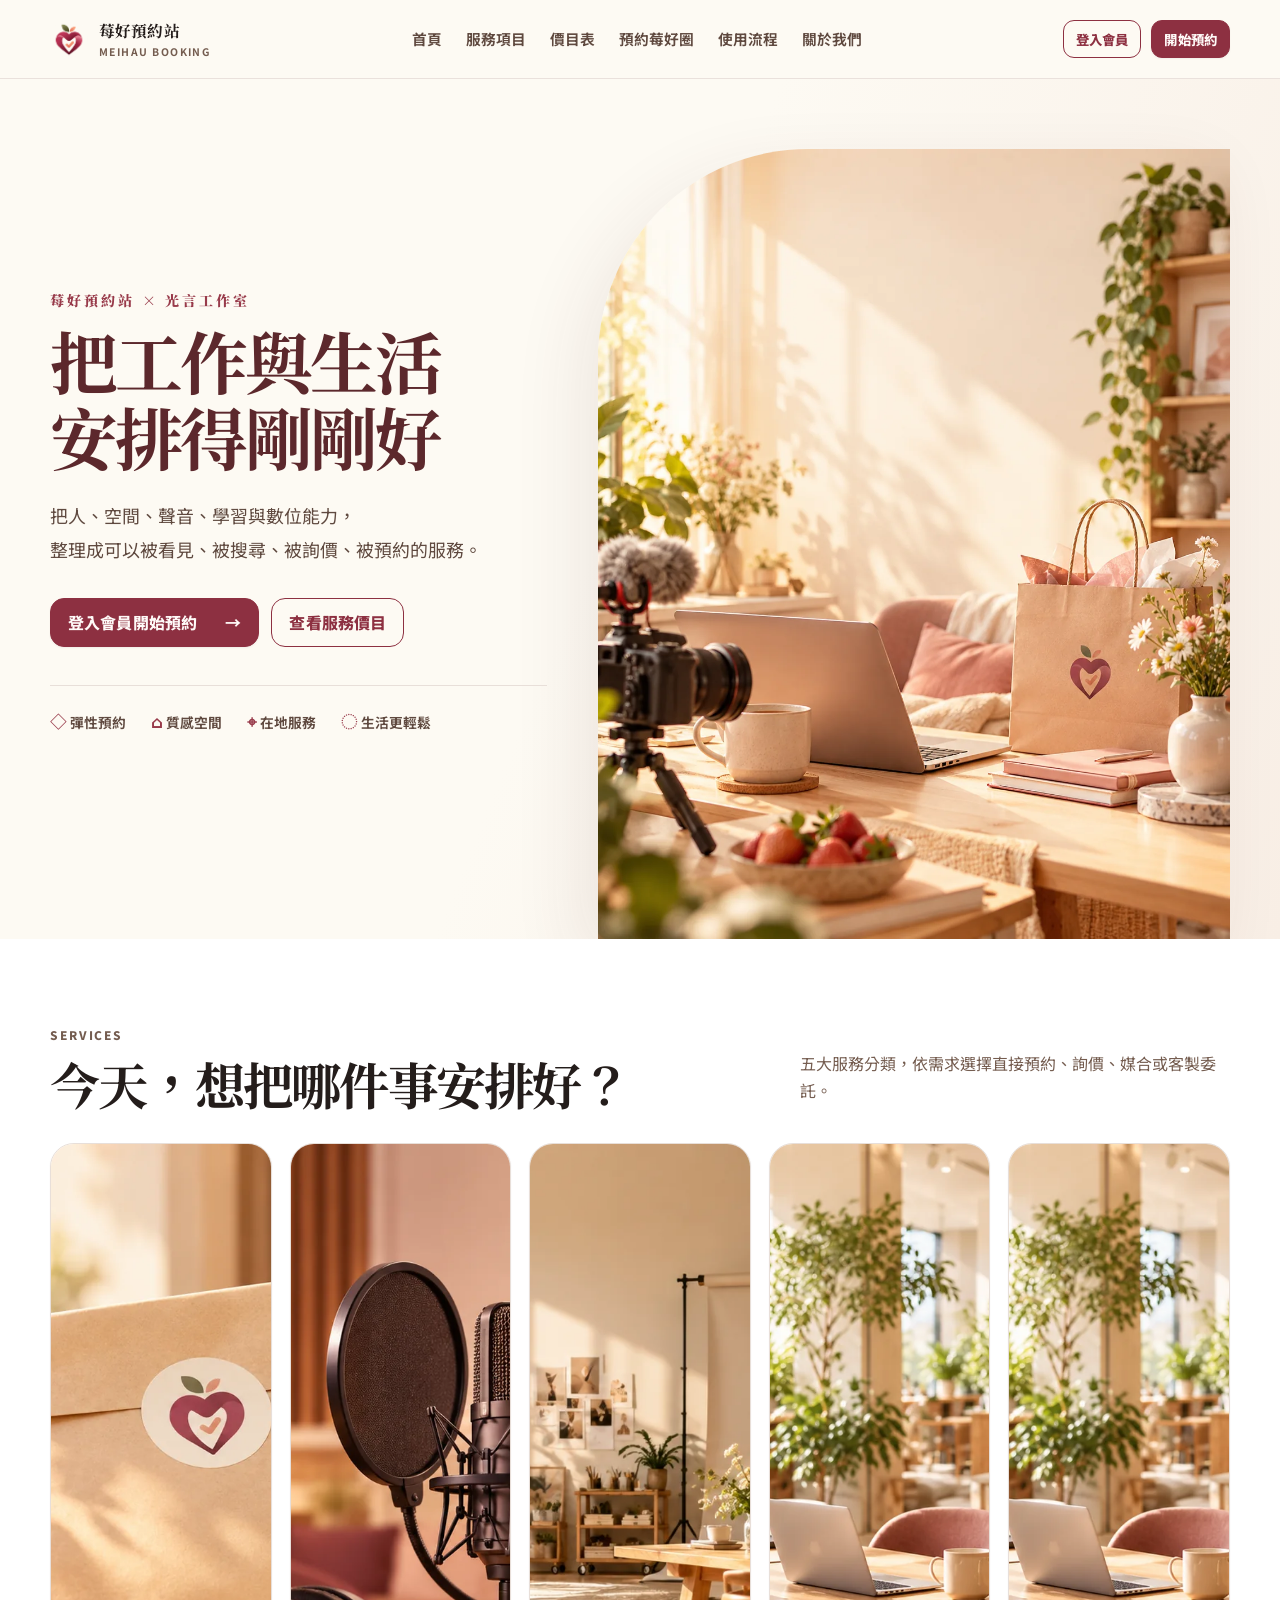
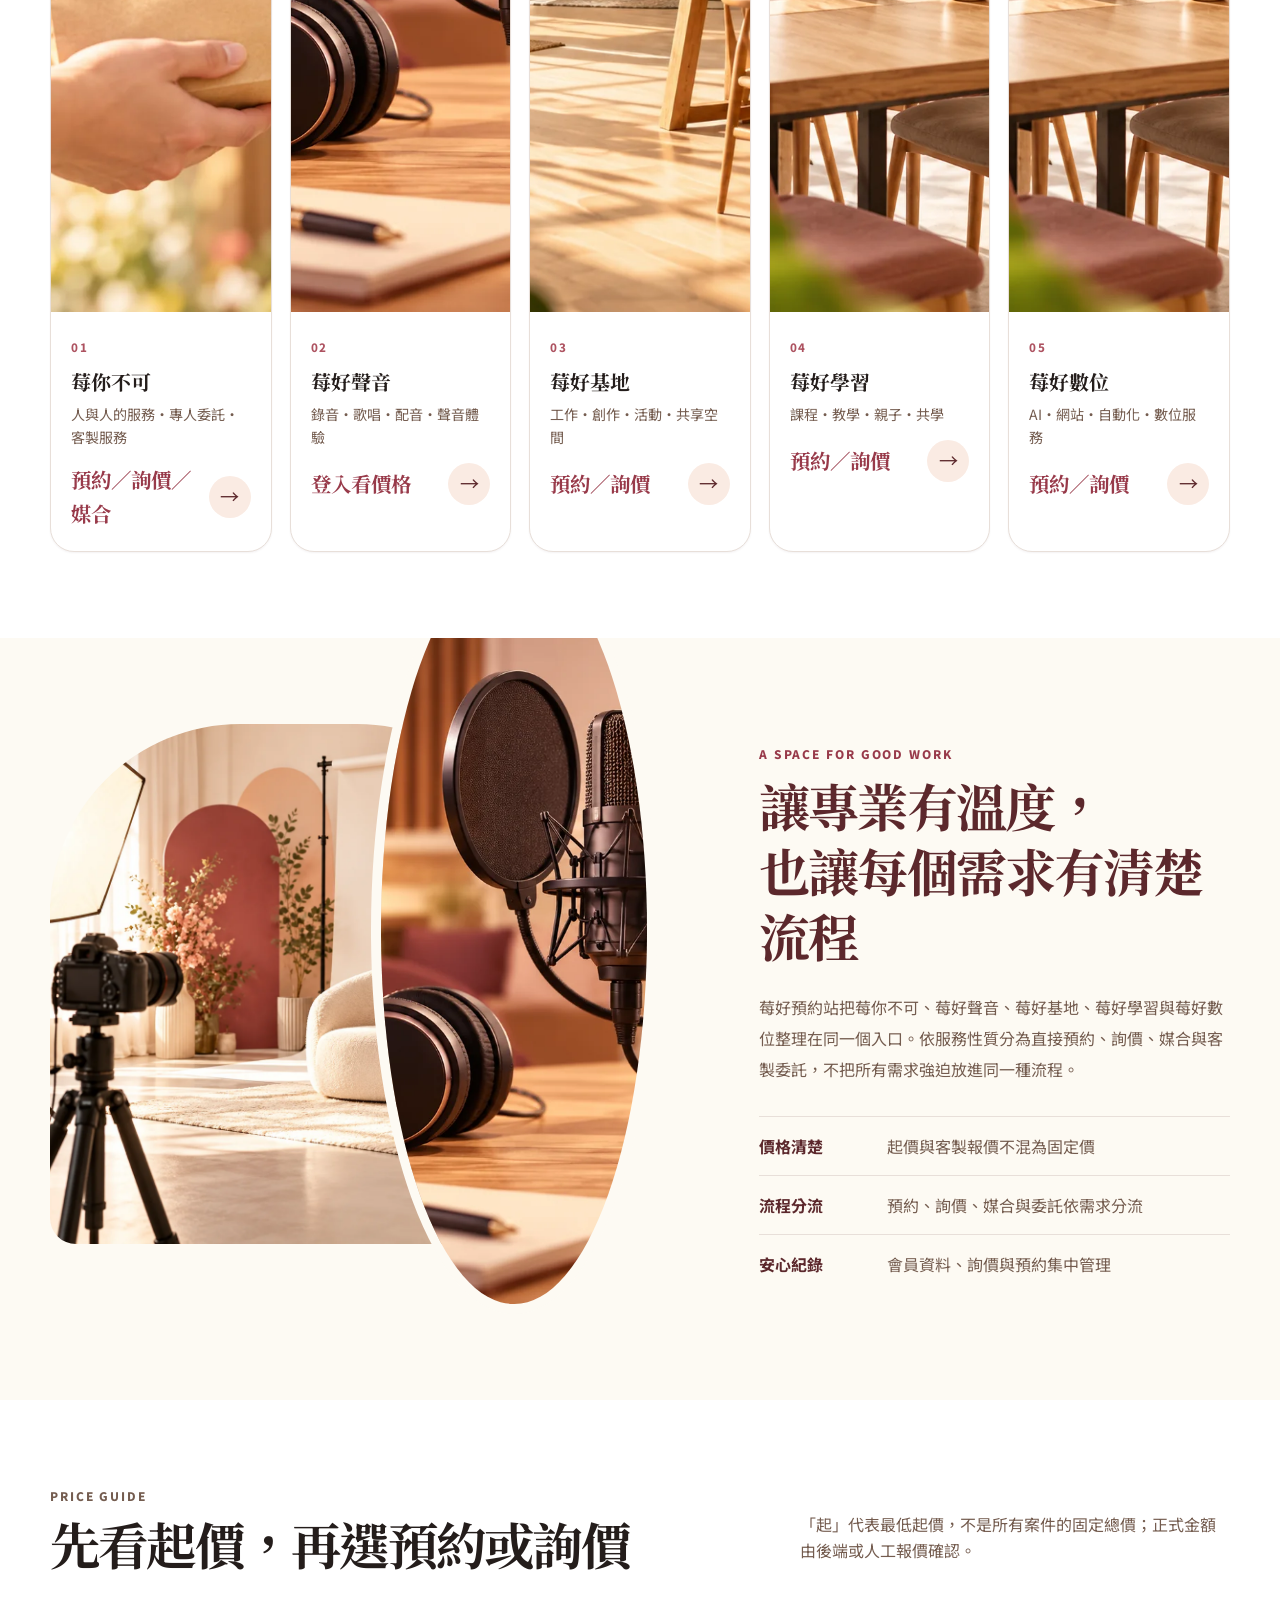
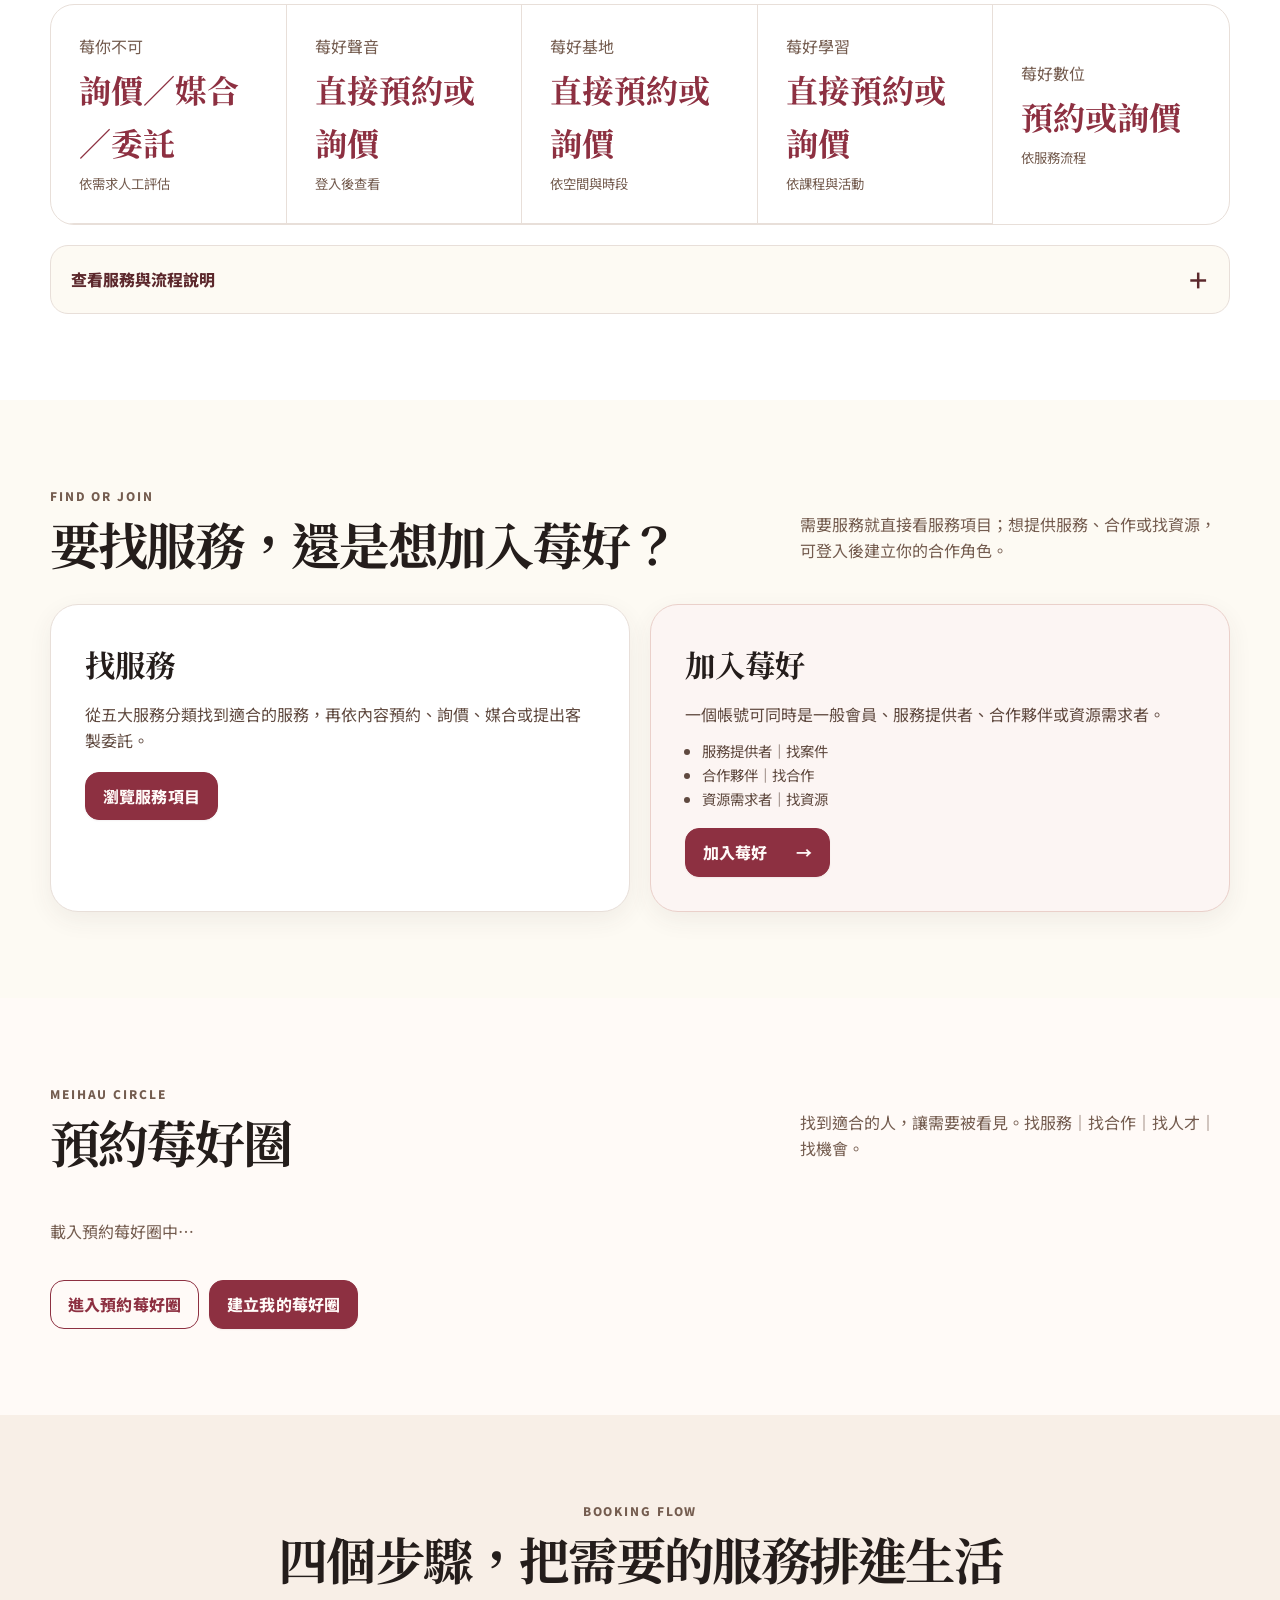
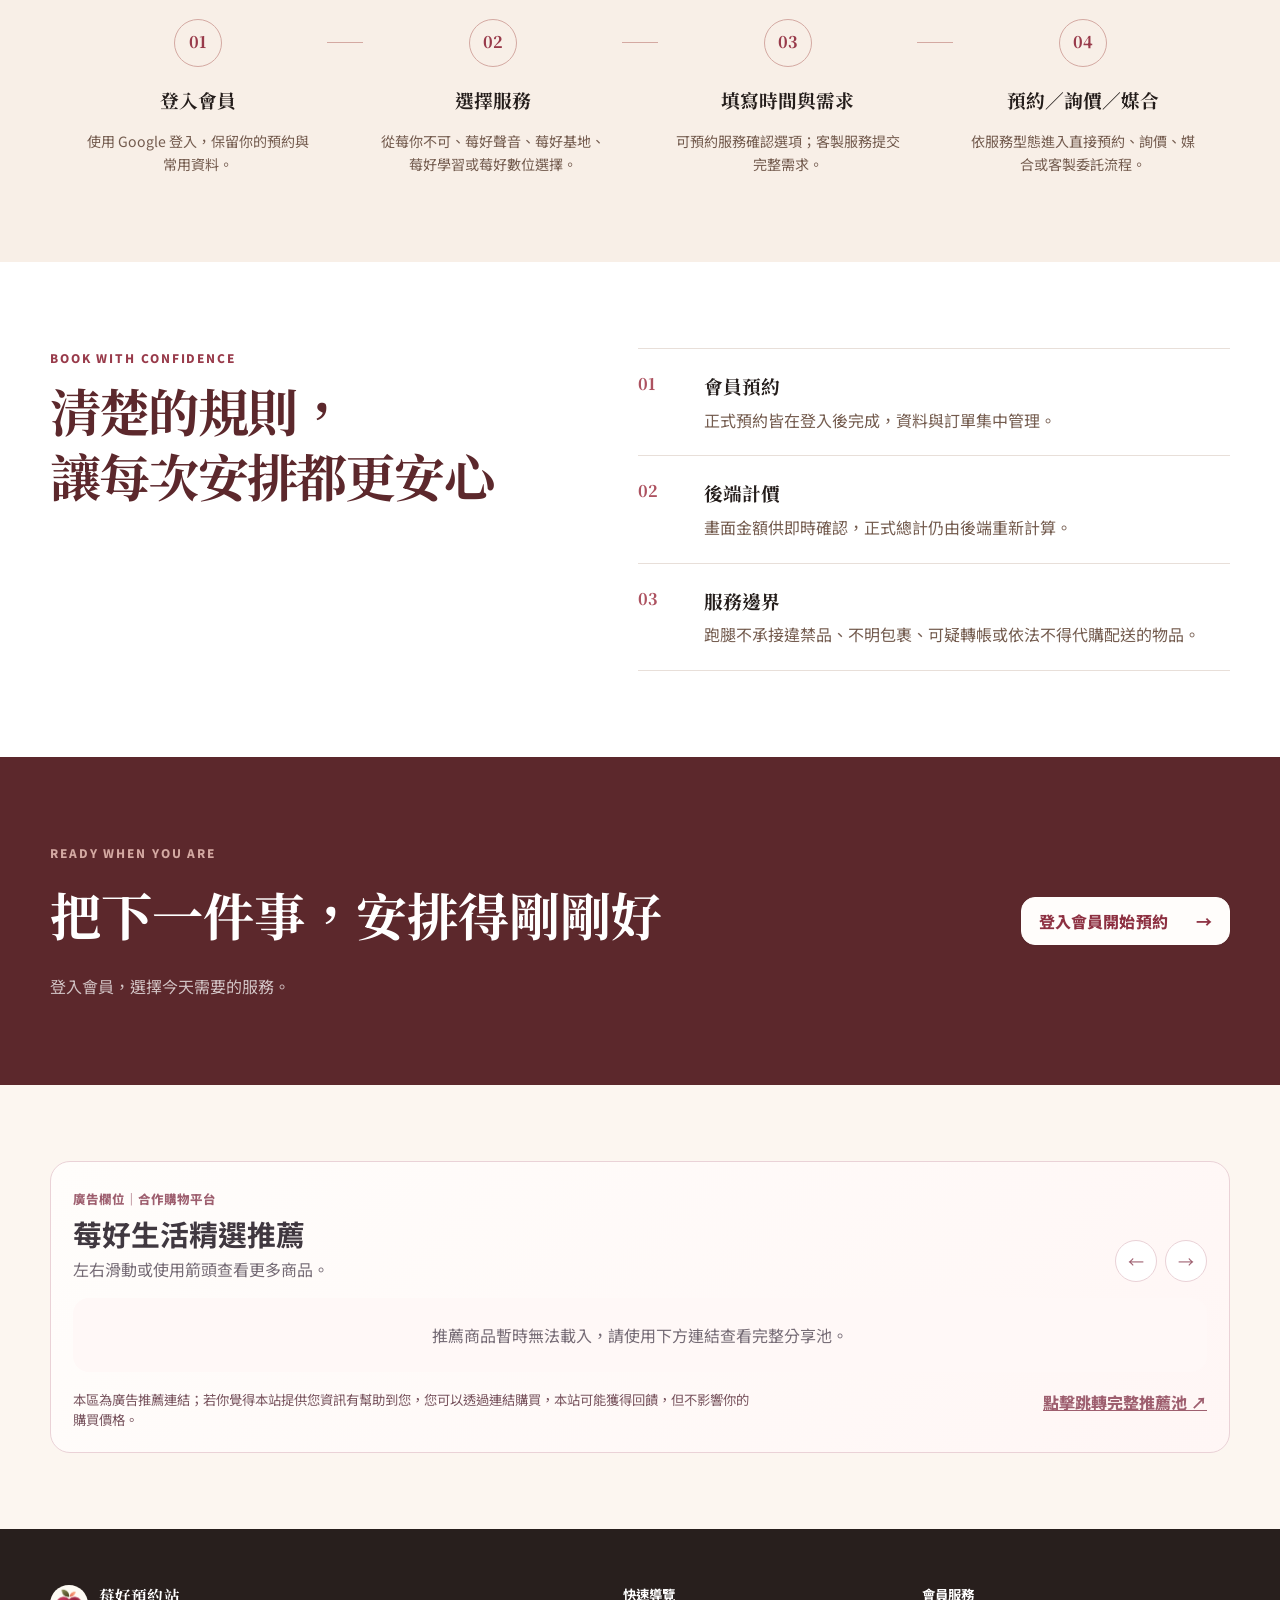
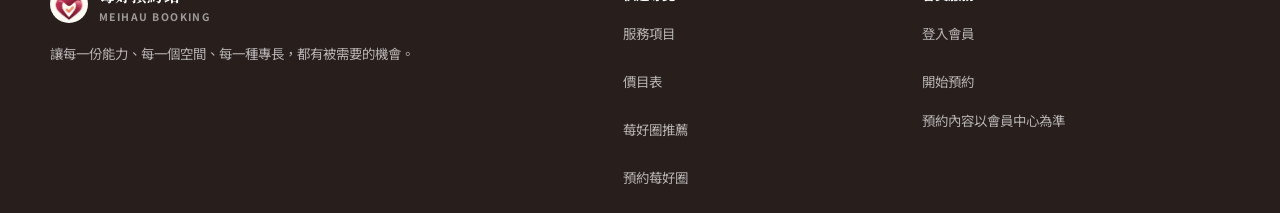
==== commit fa38b72d: "feat: align five service categories" ====
--- a/index.html
+++ b/index.html
@@ -3,7 +3,7 @@
   <head>
     <meta charset="utf-8" />
     <meta name="viewport" content="width=device-width,initial-scale=1" />
-    <meta name="description" content="莓好預約站｜光言工作室：錄音體驗、AI／數位服務與臨時人力，一站完成會員預約、詢價與需求管理。" />
+    <meta name="description" content="莓好預約站：把人、空間、聲音、學習與數位能力，整理成可以被看見、被搜尋、被詢價、被預約的服務。" />
     <title>莓好預約站｜把工作與生活安排得剛剛好</title>
     <link rel="icon" href="assets/ui-v2/logo-icon.png" type="image/png" />
     <link rel="preconnect" href="https://fonts.googleapis.com" />
@@ -14,7 +14,7 @@
     <script defer src="assets/affiliate/affiliate-carousel.config.js"></script>
     <script defer src="assets/affiliate/affiliate-carousel.js"></script>
     <script src="config.js"></script>
-    <script defer src="platform.js?v=20261008-circle"></script>
+    <script defer src="platform.js?v=20261008-services"></script>
   </head>
   <body data-page="public">
     <header class="topbar">
@@ -24,7 +24,7 @@
           <span><strong>莓好預約站</strong><small>MEIHAU BOOKING</small></span>
         </a>
         <nav class="nav" aria-label="主要導覽">
-          <a href="#top">首頁</a><a href="#services">服務項目</a><a href="#pricing">價目表</a><a href="match.html">預約莓好圈</a><a href="#process">使用流程</a><a href="#about">關於我們</a>
+          <a href="#top">首頁</a><a href="#services">服務項目</a><a href="#pricing">價目表</a><a href="match.html?v=20261008-services">預約莓好圈</a><a href="#process">使用流程</a><a href="#about">關於我們</a>
         </nav>
         <div class="header-actions">
           <a class="btn ghost small desktop-login" href="member.html" data-login>登入會員</a>
@@ -32,7 +32,7 @@
           <details class="mobile-menu">
             <summary aria-label="開啟導覽選單"><span></span><span></span><span></span></summary>
             <nav aria-label="行動版導覽">
-              <a href="#top">首頁</a><a href="#services">服務項目</a><a href="#pricing">價目表</a><a href="match.html">預約莓好圈</a><a href="#process">使用流程</a><a href="#about">關於我們</a><a href="member.html" data-login>登入會員開始預約</a>
+              <a href="#top">首頁</a><a href="#services">服務項目</a><a href="#pricing">價目表</a><a href="match.html?v=20261008-services">預約莓好圈</a><a href="#process">使用流程</a><a href="#about">關於我們</a><a href="member.html" data-login>登入會員開始預約</a>
             </nav>
           </details>
         </div>
@@ -45,7 +45,7 @@
           <div class="hero-copy">
             <p class="eyebrow">莓好預約站 × 光言工作室</p>
             <h1>把工作與生活<br />安排得剛剛好</h1>
-            <p class="lead">從錄音體驗、AI／數位服務到臨時人力支援，<br class="desktop-only" />莓好預約站把直接預約與客製詢價分清楚。</p>
+            <p class="lead">把人、空間、聲音、學習與數位能力，<br class="desktop-only" />整理成可以被看見、被搜尋、被詢價、被預約的服務。</p>
             <div class="actions">
               <a class="btn btn-arrow" href="member.html" data-login>登入會員開始預約 <span aria-hidden="true">→</span></a>
               <a class="btn ghost" href="#pricing">查看服務價目</a>
@@ -68,24 +68,28 @@
         <div class="container">
           <div class="section-head section-head-row">
             <div><p class="eyebrow">SERVICES</p><h2>今天，想把哪件事安排好？</h2></div>
-            <p>一個帳號，完成錄音體驗、數位服務、臨時人力與陪伴需求。</p>
+            <p>五大服務分類，依需求選擇直接預約、詢價、媒合或客製委託。</p>
           </div>
           <div class="service-showcase">
             <article class="service-visual-card">
-              <img src="assets/ui-v2/service-podcast.webp" alt="錄音室麥克風與耳機設備" width="1024" height="768" loading="lazy" />
-              <div class="service-visual-body"><div><span>01</span><h3>錄音／空間</h3><p>從第一次錄音體驗到一日歌手，完成屬於你的聲音作品。</p></div><div class="service-price"><strong>登入看價格</strong></div><a href="member.html" data-login aria-label="立即預約錄音服務">→</a></div>
+              <img src="assets/ui-v2/service-errand.webp" alt="真人能力與專人協作服務情境" width="1024" height="768" loading="lazy" />
+              <div class="service-visual-body"><div><span>01</span><h3>莓你不可</h3><p>人與人的服務・專人委託・客製服務</p></div><div class="service-price"><strong>預約／詢價／媒合</strong></div><a href="member.html" data-login aria-label="查看莓你不可服務">→</a></div>
             </article>
             <article class="service-visual-card">
-              <img src="assets/ui-v2/service-coworking.webp" alt="明亮工作空間中的數位服務情境" width="1024" height="768" loading="lazy" />
-              <div class="service-visual-body"><div><span>02</span><h3>AI／數位服務</h3><p>簡報、網站、Excel 自動化與數位系統，依需求選擇預約或詢價。</p></div><div class="service-price"><strong>登入看價格</strong></div><a href="member.html" data-login aria-label="查看 AI 與數位服務">→</a></div>
+              <img src="assets/ui-v2/service-podcast.webp" alt="錄音室麥克風與耳機設備" width="1024" height="768" loading="lazy" />
+              <div class="service-visual-body"><div><span>02</span><h3>莓好聲音</h3><p>錄音・歌唱・配音・聲音體驗</p></div><div class="service-price"><strong>登入看價格</strong></div><a href="member.html" data-login aria-label="查看莓好聲音服務">→</a></div>
             </article>
             <article class="service-visual-card">
-              <img src="assets/ui-v2/service-errand.webp" alt="現場支援與臨時人力服務情境" width="1024" height="768" loading="lazy" />
-              <div class="service-visual-body"><div><span>03</span><h3>臨時人力</h3><p>活動工作人員、現場支援或單次臨時缺人，可先提出需求。</p></div><div class="service-price"><strong>客製報價</strong></div><a href="member.html" data-login aria-label="立即詢價臨時人力">→</a></div>
+              <img src="assets/ui-v2/service-photo.webp" alt="工作、創作與活動空間" width="1024" height="768" loading="lazy" />
+              <div class="service-visual-body"><div><span>03</span><h3>莓好基地</h3><p>工作・創作・活動・共享空間</p></div><div class="service-price"><strong>預約／詢價</strong></div><a href="member.html" data-login aria-label="查看莓好基地服務">→</a></div>
             </article>
             <article class="service-visual-card">
-              <img src="assets/ui-v2/service-photo.webp" alt="工作室內的攝影與場地設備" width="1024" height="768" loading="lazy" />
-              <div class="service-visual-body"><div><span>04</span><h3>陪工作／工作空間</h3><p>有人陪你一起把事情做完，也可預約工作空間（即將推出）。</p></div><div class="service-price"><strong>陪工作已開放</strong></div><a href="member.html" data-login aria-label="查看陪工作與工作空間服務">→</a></div>
+              <img src="assets/ui-v2/service-coworking.webp" alt="課程教學與共學情境" width="1024" height="768" loading="lazy" />
+              <div class="service-visual-body"><div><span>04</span><h3>莓好學習</h3><p>課程・教學・親子・共學</p></div><div class="service-price"><strong>預約／詢價</strong></div><a href="member.html" data-login aria-label="查看莓好學習服務">→</a></div>
+            </article>
+            <article class="service-visual-card">
+              <img src="assets/ui-v2/service-coworking.webp" alt="AI 與數位工具服務情境" width="1024" height="768" loading="lazy" />
+              <div class="service-visual-body"><div><span>05</span><h3>莓好數位</h3><p>AI・網站・自動化・數位服務</p></div><div class="service-price"><strong>預約／詢價</strong></div><a href="member.html" data-login aria-label="查看莓好數位服務">→</a></div>
             </article>
           </div>
         </div>
@@ -97,7 +101,7 @@
             <img class="story-main" src="assets/ui-v2/space-photo.webp" alt="溫暖自然光下的攝影工作場景" width="1024" height="768" loading="lazy" />
             <img class="story-small" src="assets/ui-v2/service-podcast.webp" alt="錄音設備細節" width="1024" height="768" loading="lazy" />
           </div>
-          <div class="story-copy"><p class="eyebrow">A SPACE FOR GOOD WORK</p><h2>讓專業有溫度，<br />也讓每個需求有清楚流程</h2><p>莓好預約站把錄音體驗、AI／數位服務、臨時人力與未來場地設備整理在同一個入口。可直接預約的服務由後端確認起價；需要評估的案件先送詢價，不會直接建立固定金額訂單。</p><div class="story-points"><div><strong>價格清楚</strong><span>起價與客製報價不混為固定價</span></div><div><strong>流程分流</strong><span>直接預約與詢價走不同流程</span></div><div><strong>安心紀錄</strong><span>會員資料、詢價與預約集中管理</span></div></div></div>
+          <div class="story-copy"><p class="eyebrow">A SPACE FOR GOOD WORK</p><h2>讓專業有溫度，<br />也讓每個需求有清楚流程</h2><p>莓好預約站把莓你不可、莓好聲音、莓好基地、莓好學習與莓好數位整理在同一個入口。依服務性質分為直接預約、詢價、媒合與客製委託，不把所有需求強迫放進同一種流程。</p><div class="story-points"><div><strong>價格清楚</strong><span>起價與客製報價不混為固定價</span></div><div><strong>流程分流</strong><span>預約、詢價、媒合與委託依需求分流</span></div><div><strong>安心紀錄</strong><span>會員資料、詢價與預約集中管理</span></div></div></div>
         </div>
       </section>
 
@@ -105,18 +109,19 @@
         <div class="container">
           <div class="section-head section-head-row"><div><p class="eyebrow">PRICE GUIDE</p><h2>先看起價，再選預約或詢價</h2></div><p>「起」代表最低起價，不是所有案件的固定總價；正式金額由後端或人工報價確認。</p></div>
           <div class="price-summary-grid">
-            <article><span>錄音／創作</span><strong>後端即時計價</strong><small>登入後查看</small></article>
-            <article><span>AI／數位</span><strong>預約或詢價</strong><small>依服務流程</small></article>
-            <article><span>臨時人力</span><strong>人工評估</strong><small>送出需求詢價</small></article>
-            <article><span>陪工作／工作空間</span><strong>陪工作已開放</strong><small>空間服務即將推出</small></article>
+            <article><span>莓你不可</span><strong>詢價／媒合／委託</strong><small>依需求人工評估</small></article>
+            <article><span>莓好聲音</span><strong>直接預約或詢價</strong><small>登入後查看</small></article>
+            <article><span>莓好基地</span><strong>直接預約或詢價</strong><small>依空間與時段</small></article>
+            <article><span>莓好學習</span><strong>直接預約或詢價</strong><small>依課程與活動</small></article>
+            <article><span>莓好數位</span><strong>預約或詢價</strong><small>依服務流程</small></article>
           </div>
           <details class="pricing-details">
             <summary>查看服務與流程說明 <span aria-hidden="true">＋</span></summary>
             <div class="pricing-groups">
-              <div><h3>直接預約</h3><ul><li>錄音與 AI 指定服務 <strong>後端計價</strong></li><li>陪工作首發服務 <strong>後端計價</strong></li></ul></div>
-              <div><h3>AI／數位詢價</h3><ul><li>網站與自動化 <strong>依需求評估</strong></li><li>Agent 與內容製作 <strong>依需求評估</strong></li></ul></div>
-              <div><h3>臨時人力詢價</h3><ul><li>活動與行政支援 <strong>人工報價</strong></li><li>短期專案人力 <strong>人工報價</strong></li></ul></div>
-              <div><h3>陪工作／工作空間</h3><ul><li>陪工作 <strong>可直接預約</strong></li><li>場地服務 <strong>即將推出</strong></li></ul></div>
+              <div><h3>直接預約</h3><ul><li>空間、錄音與課程 <strong>依時段預約</strong></li><li>固定價格服務 <strong>後端計價</strong></li></ul></div>
+              <div><h3>詢價</h3><ul><li>手寫、AI 與網站製作 <strong>依需求評估</strong></li><li>客製設計 <strong>人工報價</strong></li></ul></div>
+              <div><h3>媒合</h3><ul><li>莓你不可與專人服務 <strong>依需求媒合</strong></li><li>活動、跑腿與陪伴 <strong>人工確認</strong></li></ul></div>
+              <div><h3>客製委託</h3><ul><li>代手寫、手作與客製內容 <strong>依內容評估</strong></li><li>數位製作 <strong>依需求報價</strong></li></ul></div>
             </div>
             <p class="muted">未定價加購不會自行加入訂單金額；客製服務必須先完成詢價與人工確認。</p>
           </details>
@@ -129,7 +134,7 @@
           <div class="entry-grid">
             <article class="entry-card">
               <h3>找服務</h3>
-              <p>錄音、AI／數位、臨時人力與陪工作，登入會員即可預約或詢價。</p>
+              <p>從五大服務分類找到適合的服務，再依內容預約、詢價、媒合或提出客製委託。</p>
               <a class="btn" href="#services">瀏覽服務項目</a>
             </article>
             <article class="entry-card join">
@@ -149,12 +154,12 @@
             <p>找到適合的人，讓需要被看見。找服務｜找合作｜找人才｜找機會。</p>
           </div>
           <div id="matchingHomeFeed" class="matching-feed-grid" aria-live="polite"><p class="muted">載入預約莓好圈中…</p></div>
-          <div class="matching-home-actions"><a class="btn ghost" href="match.html">進入預約莓好圈</a><a class="btn" href="member.html?mode=member#matching-profile" data-join>建立我的莓好圈</a></div>
+          <div class="matching-home-actions"><a class="btn ghost" href="match.html?v=20261008-services">進入預約莓好圈</a><a class="btn" href="member.html?mode=member#matching-profile" data-join>建立我的莓好圈</a></div>
         </div>
       </section>
 
       <section class="section process-section" id="process">
-        <div class="container"><div class="section-head centered"><p class="eyebrow">BOOKING FLOW</p><h2>四個步驟，把需要的服務排進生活</h2></div><ol class="process-list"><li><span>01</span><div><h3>登入會員</h3><p>使用 Google 登入，保留你的預約與常用資料。</p></div></li><li><span>02</span><div><h3>選擇服務</h3><p>從臨時人力、錄音、AI／數位或陪工作／工作空間分類選擇。</p></div></li><li><span>03</span><div><h3>填寫時間與需求</h3><p>可預約服務確認選項；客製服務提交完整需求。</p></div></li><li><span>04</span><div><h3>建立預約或送出詢價</h3><p>直接預約由後端計價；詢價由管理者評估後再報價。</p></div></li></ol></div>
+        <div class="container"><div class="section-head centered"><p class="eyebrow">BOOKING FLOW</p><h2>四個步驟，把需要的服務排進生活</h2></div><ol class="process-list"><li><span>01</span><div><h3>登入會員</h3><p>使用 Google 登入，保留你的預約與常用資料。</p></div></li><li><span>02</span><div><h3>選擇服務</h3><p>從莓你不可、莓好聲音、莓好基地、莓好學習或莓好數位選擇。</p></div></li><li><span>03</span><div><h3>填寫時間與需求</h3><p>可預約服務確認選項；客製服務提交完整需求。</p></div></li><li><span>04</span><div><h3>預約／詢價／媒合</h3><p>依服務型態進入直接預約、詢價、媒合或客製委託流程。</p></div></li></ol></div>
       </section>
 
       <section class="section assurance-section" id="rules">
@@ -170,8 +175,8 @@
 
     <footer class="footer footer-v2">
       <div class="container footer-grid">
-        <div><a class="brand" href="#top"><span class="brand-mark" aria-hidden="true"><img src="assets/ui-v2/logo-icon.png" alt="" width="1254" height="1254" /></span><span><strong>莓好預約站</strong><small>MEIHAU BOOKING</small></span></a><p>錄音體驗、AI／數位服務與臨時人力支援。</p></div>
-        <nav aria-label="頁尾導覽"><strong>快速導覽</strong><a href="#services">服務項目</a><a href="#pricing">價目表</a><a href="#matching">莓好圈推薦</a><a href="match.html">預約莓好圈</a><a href="#process">使用流程</a><a href="#services">找服務</a><a href="member.html?mode=member#roles" data-join>加入莓好</a></nav>
+        <div><a class="brand" href="#top"><span class="brand-mark" aria-hidden="true"><img src="assets/ui-v2/logo-icon.png" alt="" width="1254" height="1254" /></span><span><strong>莓好預約站</strong><small>MEIHAU BOOKING</small></span></a><p>讓每一份能力、每一個空間、每一種專長，都有被需要的機會。</p></div>
+        <nav aria-label="頁尾導覽"><strong>快速導覽</strong><a href="#services">服務項目</a><a href="#pricing">價目表</a><a href="#matching">莓好圈推薦</a><a href="match.html?v=20261008-services">預約莓好圈</a><a href="#process">使用流程</a><a href="#services">找服務</a><a href="member.html?mode=member#roles" data-join>加入莓好</a></nav>
         <div><strong>會員服務</strong><a href="member.html" data-login>登入會員</a><a href="member.html" data-login>開始預約</a><span>預約內容以會員中心為準</span></div>
       </div>
       <div class="container footer-bottom"><span>© 莓好預約站 × 光言工作室</span><span>以溫度，安排每一件重要的小事</span></div>
--- a/platform.css
+++ b/platform.css
@@ -839,7 +839,7 @@
 .section-head-row { max-width: none; display: flex; align-items: end; justify-content: space-between; gap: 36px; }
 .section-head-row > p { max-width: 430px; margin-bottom: 8px; }
 .services-section { background: #fff; }
-.service-showcase { display: grid; grid-template-columns: repeat(4, minmax(0, 1fr)); gap: 18px; }
+.service-showcase { display: grid; grid-template-columns: repeat(5, minmax(0, 1fr)); gap: 18px; }
 .service-visual-card { overflow: hidden; border: 1px solid var(--line); border-radius: 24px; background: #fff; box-shadow: var(--shadow-xs); transition: transform var(--duration-ui) var(--ease-out), box-shadow var(--duration-ui) ease; }
 .service-visual-card > img { display: block; width: 100%; aspect-ratio: 4 / 3; object-fit: cover; }
 .service-visual-body { min-height: 222px; padding: 20px; display: grid; grid-template-columns: minmax(0, 1fr) 42px; align-content: start; gap: 14px 10px; }
@@ -864,9 +864,9 @@
 .story-points span { color: var(--muted); }
 
 .pricing-summary { background: #fff; }
-.price-summary-grid { display: grid; grid-template-columns: repeat(4, 1fr); border: 1px solid var(--line); border-radius: 24px; overflow: hidden; }
+.price-summary-grid { display: grid; grid-template-columns: repeat(5, 1fr); border: 1px solid var(--line); border-radius: 24px; overflow: hidden; }
 .price-summary-grid article { min-height: 168px; padding: 28px; display: grid; align-content: center; gap: 4px; border-right: 1px solid var(--line); border-bottom: 1px solid var(--line); }
-.price-summary-grid article:nth-child(4n), .price-summary-grid article:last-child { border-right: 0; }
+.price-summary-grid article:nth-child(5n), .price-summary-grid article:last-child { border-right: 0; }
 .price-summary-grid article:last-child { border-bottom: 0; }
 .price-summary-grid span, .price-summary-grid small { color: var(--muted); }
 .price-summary-grid strong { color: var(--berry-700); font-family: "Noto Serif TC", serif; font-size: clamp(1.7rem, 2.5vw, 2.35rem); }
@@ -1232,8 +1232,15 @@
 .phase2-section{min-width:0}.phase2-grid{display:grid;grid-template-columns:minmax(0,1fr) minmax(0,1fr);gap:18px}.phase2-block{margin-top:18px}.phase2-card-list{display:grid;gap:12px}.phase2-card{min-width:0;padding:18px;border:1px solid var(--line,#e5ddd7);border-radius:16px;background:var(--surface,#fff)}.phase2-card h2,.phase2-card h3,.phase2-card p{overflow-wrap:anywhere}.phase2-card-head{display:flex;align-items:flex-start;justify-content:space-between;gap:12px}.phase2-card-head>div{display:grid;gap:3px}.phase2-card-head small{color:var(--muted,#6f6660)}.phase2-actions{display:flex;flex-wrap:wrap;align-items:center;gap:10px}.phase2-report-form{margin-top:14px;padding-top:14px;border-top:1px solid var(--line,#e5ddd7)}.phase2-admin-head{margin:22px 0 14px}.phase2-admin-head h3{margin-bottom:4px}.phase2-link-list{display:flex;flex-wrap:wrap;gap:10px}.phase2-link-list a{overflow-wrap:anywhere}.preserve-lines{white-space:pre-line}
 .matching-public-page{min-height:100vh;background:#fffaf7}.matching-public-header{display:flex;align-items:center;justify-content:space-between;gap:18px;max-width:1120px;margin:auto;padding:18px 24px;border-bottom:1px solid #eadfd8}.matching-public-main{width:min(1120px,calc(100% - 32px));margin:0 auto;padding:48px 0 72px}.matching-profile-shell{min-width:0}.matching-profile-hero{padding:44px clamp(22px,6vw,68px);border-radius:28px;background:linear-gradient(135deg,#fff 0%,#fff1e8 100%);box-shadow:0 18px 55px rgba(94,52,35,.09)}.matching-profile-hero h1{margin:6px 0 10px;font-size:clamp(2rem,6vw,4rem)}.matching-headline{max-width:720px;font-size:clamp(1.05rem,2.5vw,1.35rem);color:#67554a}.matching-profile-grid{display:grid;grid-template-columns:minmax(0,1.35fr) minmax(280px,.65fr);gap:18px;margin-top:18px}.verification-public-row{display:grid;gap:3px;padding:12px 0;border-bottom:1px solid #eadfd8}.verification-public-row span{font-size:.88rem;color:#6f6660}.matching-public-actions{display:flex;flex-wrap:wrap;gap:10px;margin-top:18px}.matching-feed-section{margin-top:52px}.matching-feed-grid{display:grid;grid-template-columns:repeat(3,minmax(0,1fr));gap:16px}.matching-feed-card{min-width:0;padding:20px;border:1px solid #eadfd8;border-radius:18px;background:#fff}.matching-feed-card h3{margin:5px 0}.matching-feed-card p{overflow-wrap:anywhere}.matching-feed-card .btn{margin-top:8px}.matching-public-main>.state-box{max-width:720px;margin:40px auto;text-align:center}
 .matching-home-section{background:#fffaf7}.matching-home-actions{display:flex;flex-wrap:wrap;gap:10px;margin-top:20px}
+.matching-circle-topbar{position:sticky;top:0;z-index:30}
+.circle-category-filter{display:flex;flex-wrap:wrap;gap:10px;margin:28px 0 8px;padding:16px;border:1px solid #eadfd8;border-radius:18px;background:#fff}
+.circle-category-filter button{min-height:42px;padding:8px 15px;border:1px solid #d9c7ca;border-radius:999px;color:#6d3947;background:#fff;font:inherit;font-weight:800;cursor:pointer}
+.circle-category-filter button.active,.circle-category-filter button[aria-pressed="true"]{border-color:var(--berry-700);color:#fff;background:var(--berry-700)}
+.matching-feed-track{display:grid;grid-auto-flow:column;grid-auto-columns:minmax(250px,31%);gap:16px;overflow-x:auto;overscroll-behavior-inline:contain;padding:3px 3px 14px;scroll-snap-type:inline mandatory;scrollbar-width:thin}
+.matching-feed-track>.matching-feed-card{display:grid;align-content:start;gap:10px;min-height:174px;scroll-snap-align:start}
+.matching-feed-card .matching-chip-row{margin:2px 0 8px}
 @media(max-width:800px){.phase2-grid,.matching-profile-grid{grid-template-columns:1fr}.matching-feed-grid{grid-template-columns:repeat(2,minmax(0,1fr))}.people-subtabs{overflow-x:auto;flex-wrap:nowrap;padding-bottom:6px}.people-subtabs .tab{flex:0 0 auto}.matching-public-header{padding:14px 16px}}
-@media(max-width:520px){.matching-public-header{align-items:flex-start;flex-direction:column}.matching-public-main{width:min(100% - 24px,1120px);padding-top:24px}.matching-feed-grid{grid-template-columns:1fr}.phase2-card-head{align-items:flex-start;flex-direction:column}.phase2-actions>.btn{width:100%}.matching-profile-hero{border-radius:20px}.matching-public-actions>.btn{width:100%;text-align:center}}
+@media(max-width:520px){.matching-public-header{align-items:flex-start;flex-direction:column}.matching-public-main{width:min(100% - 24px,1120px);padding-top:24px}.matching-feed-grid{grid-template-columns:1fr}.matching-feed-track{grid-auto-columns:minmax(250px,86%)}.circle-category-filter{flex-wrap:nowrap;overflow-x:auto}.circle-category-filter button{flex:0 0 auto}.phase2-card-head{align-items:flex-start;flex-direction:column}.phase2-actions>.btn{width:100%}.matching-profile-hero{border-radius:20px}.matching-public-actions>.btn{width:100%;text-align:center}}
 
 /* 公開媒合社交頁：只將個人版／廠商版模板整合進既有會員檔案，不重做媒合入口 */
 .matching-profile-badges,
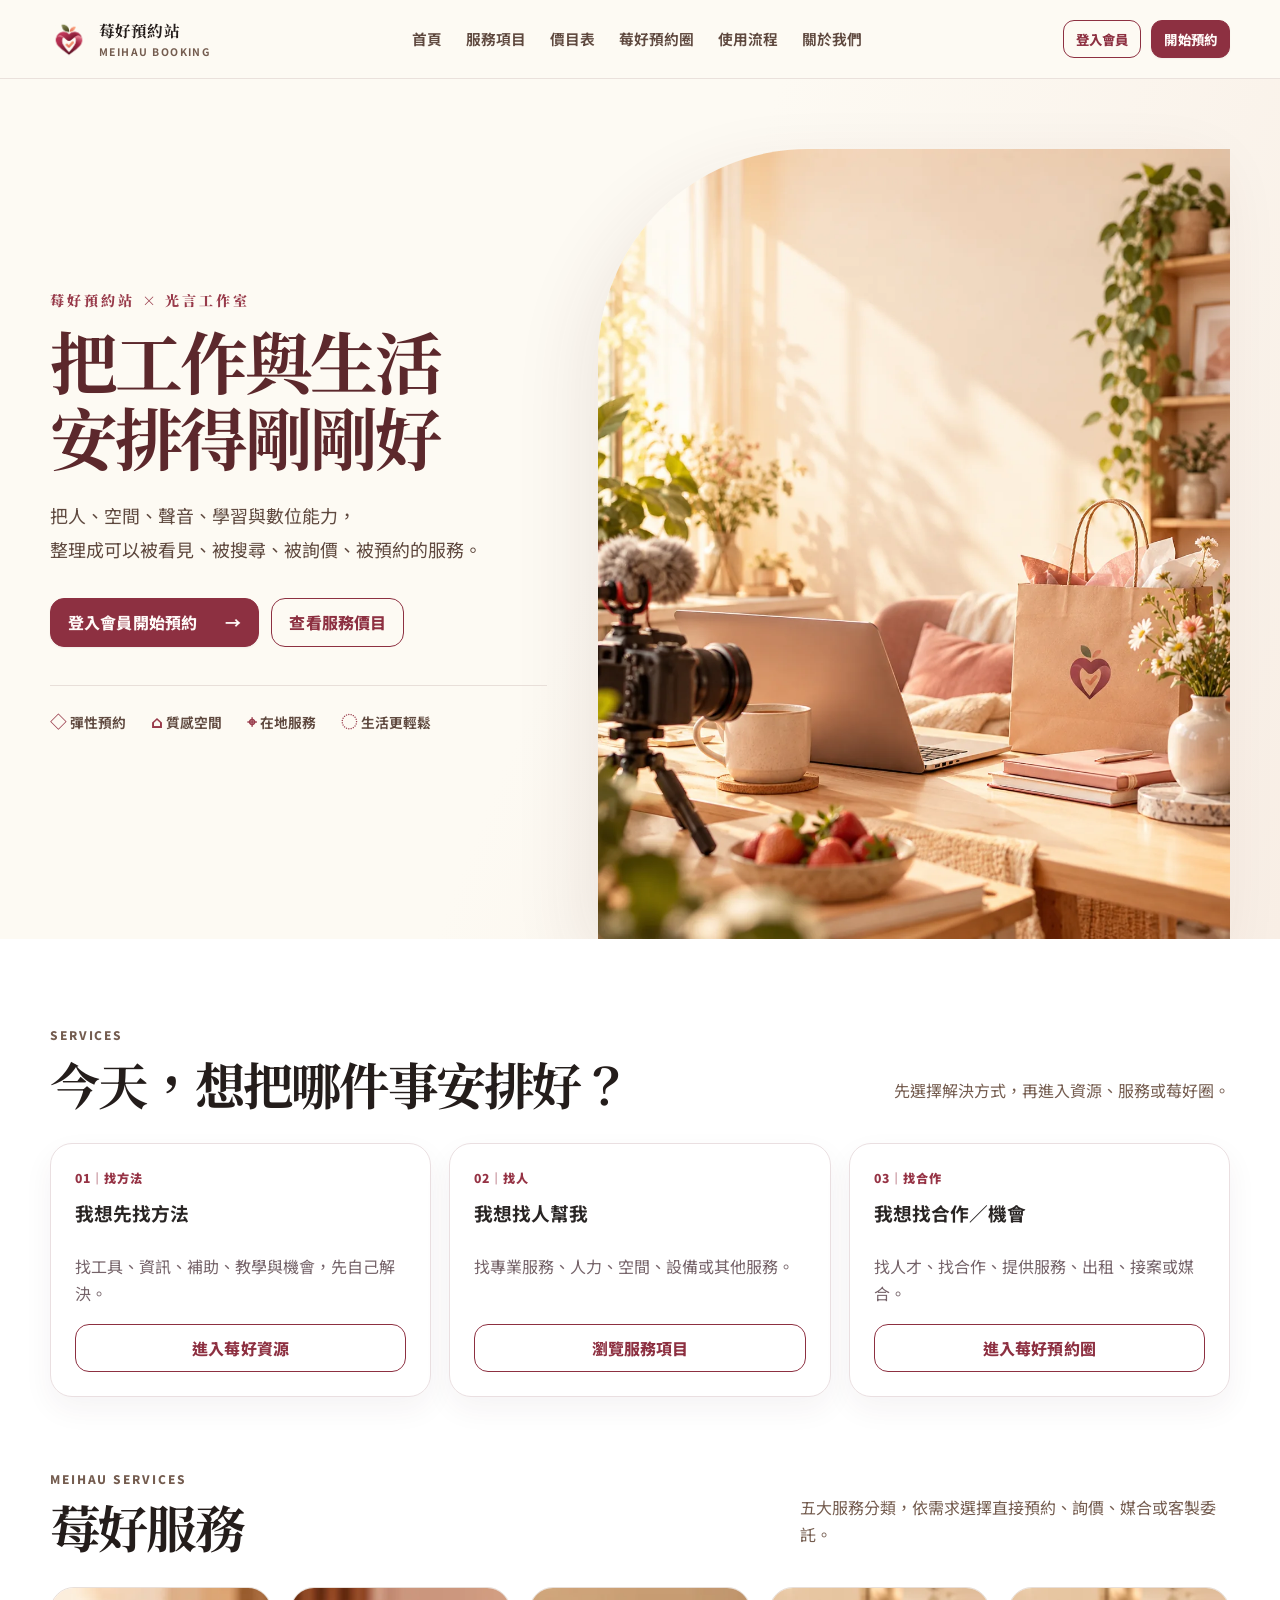
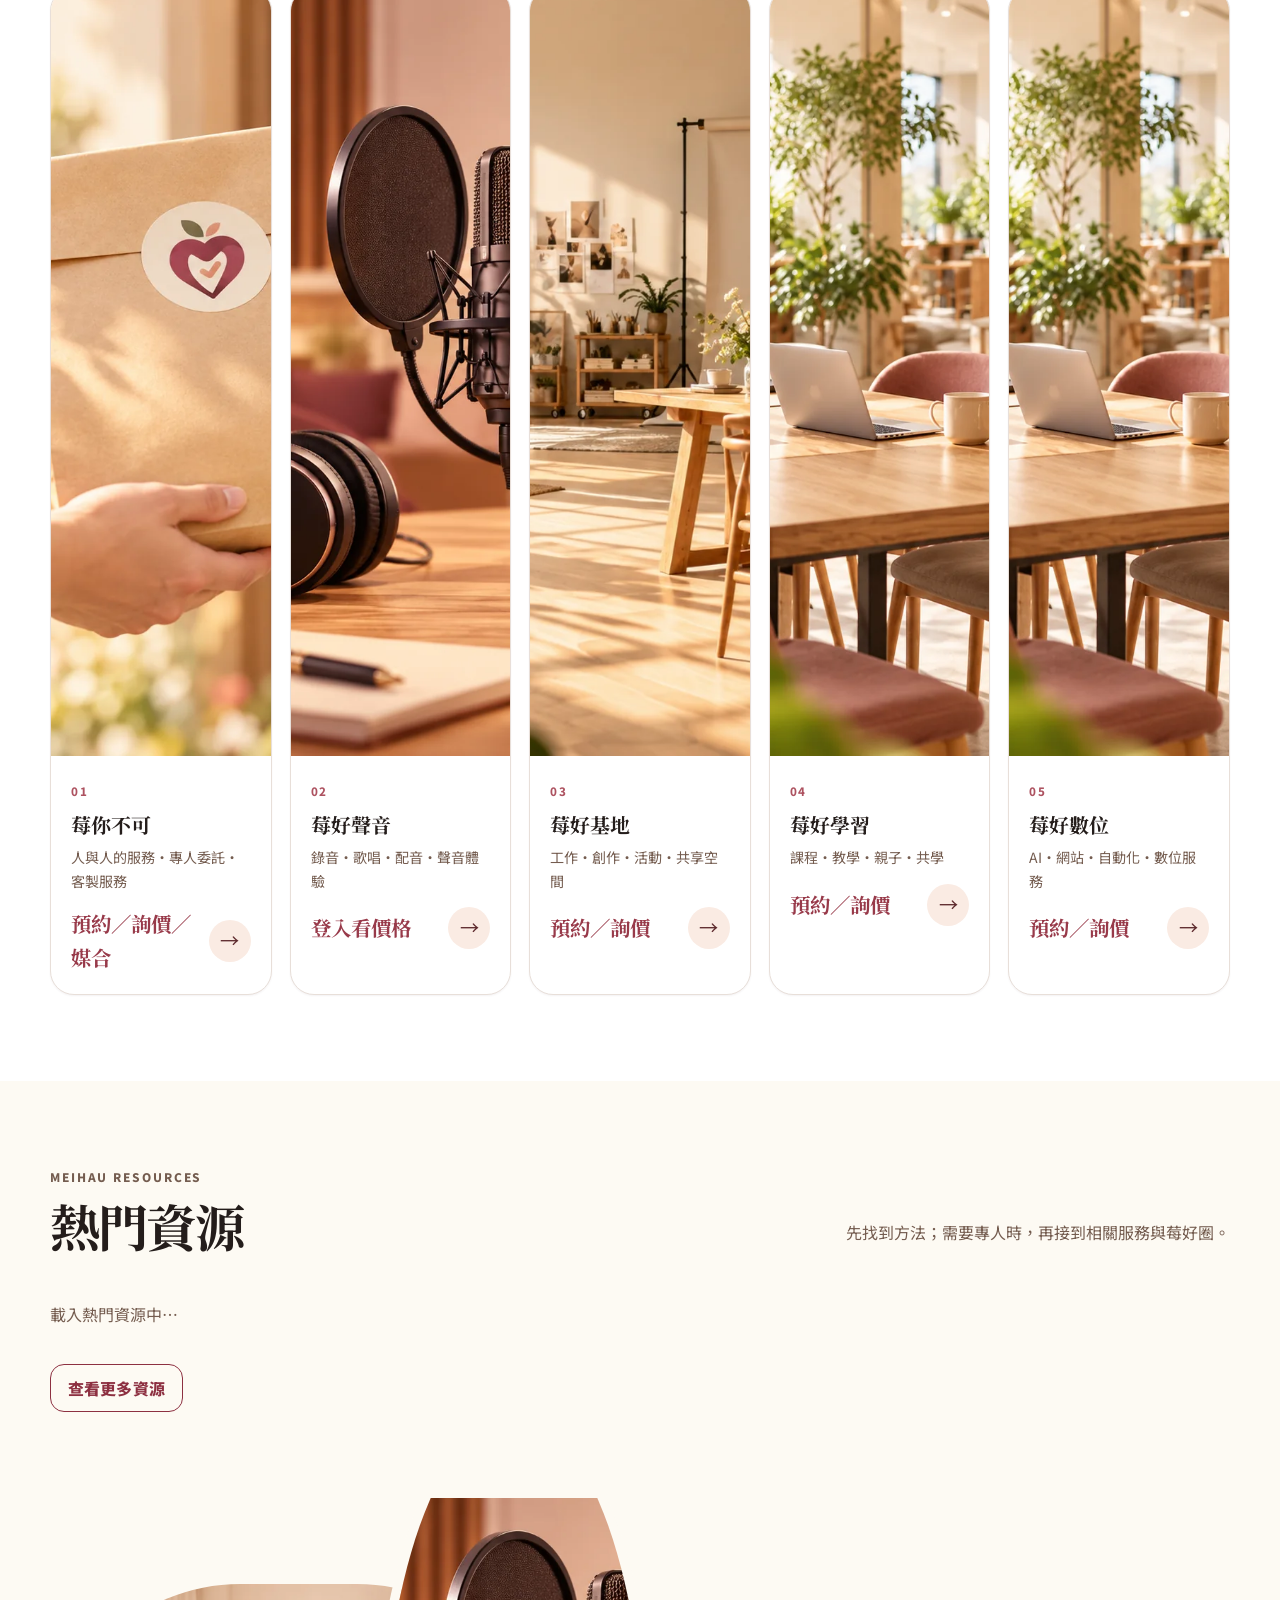
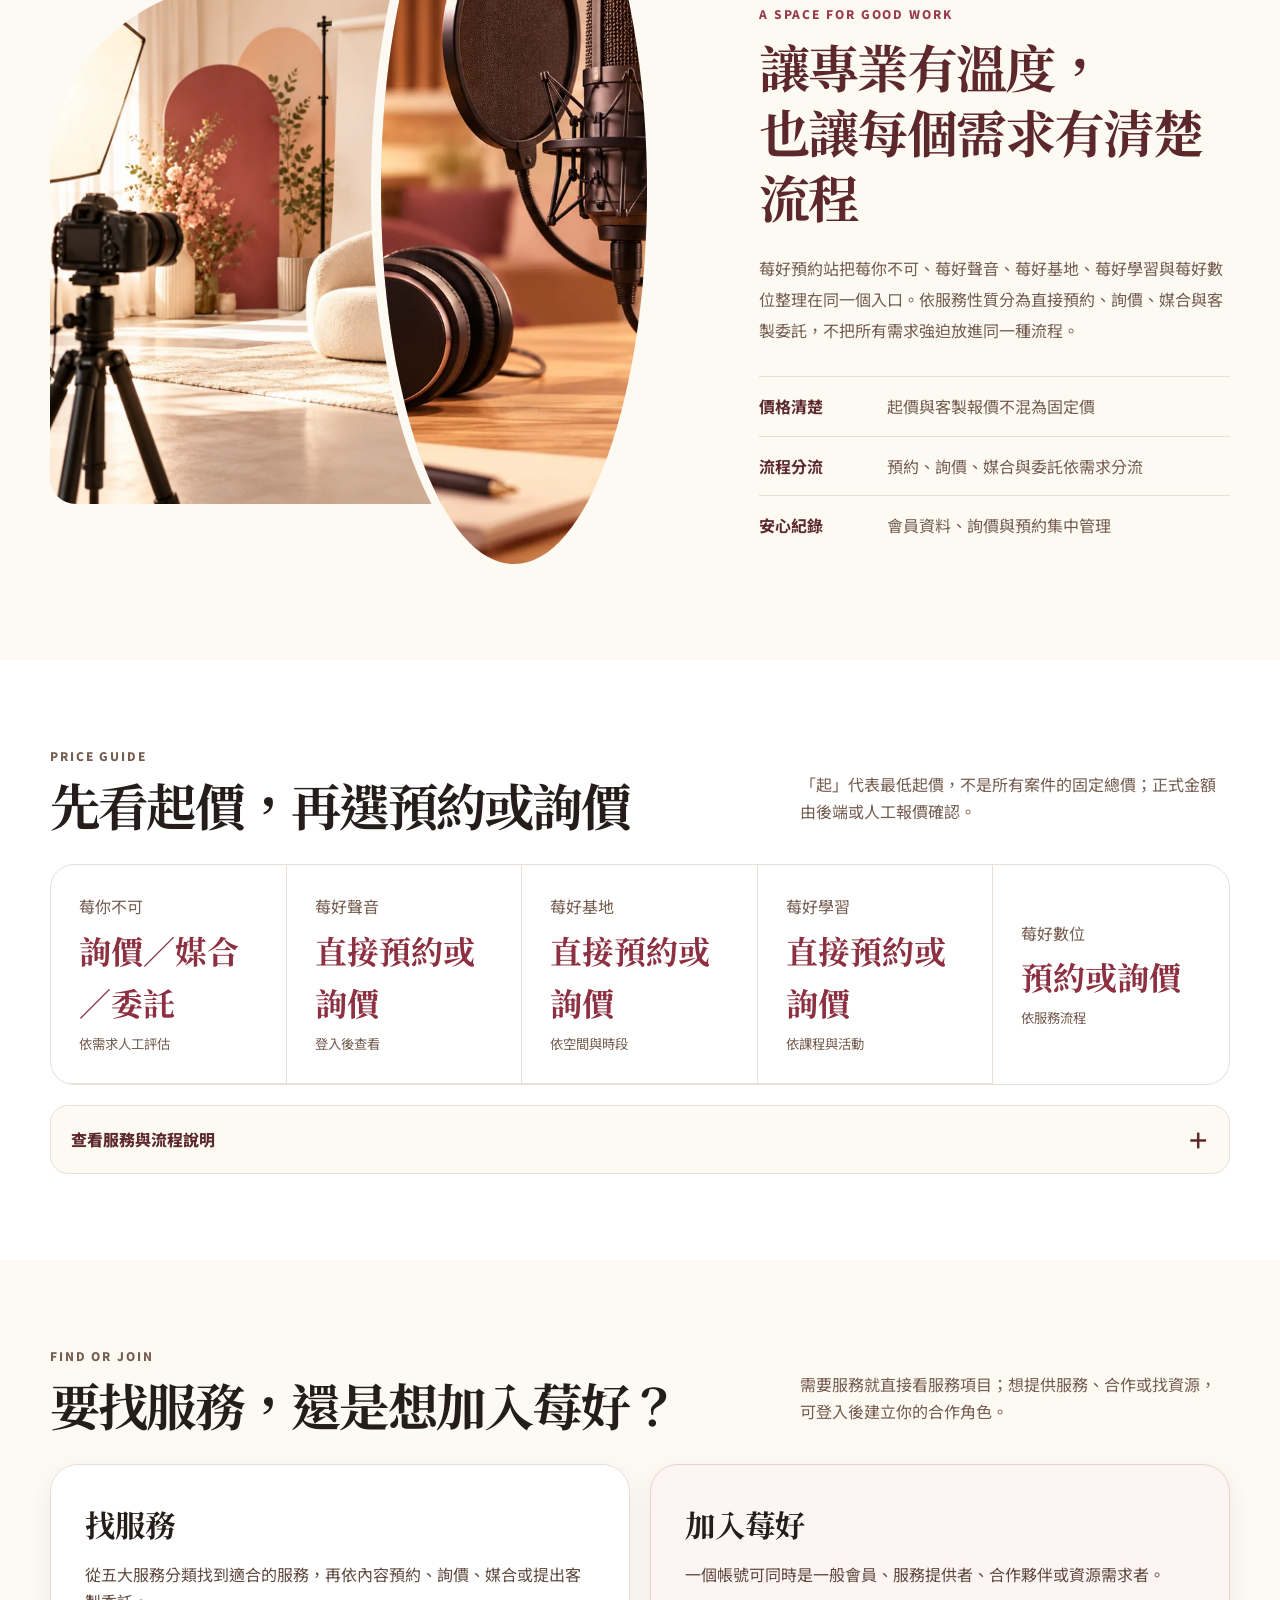
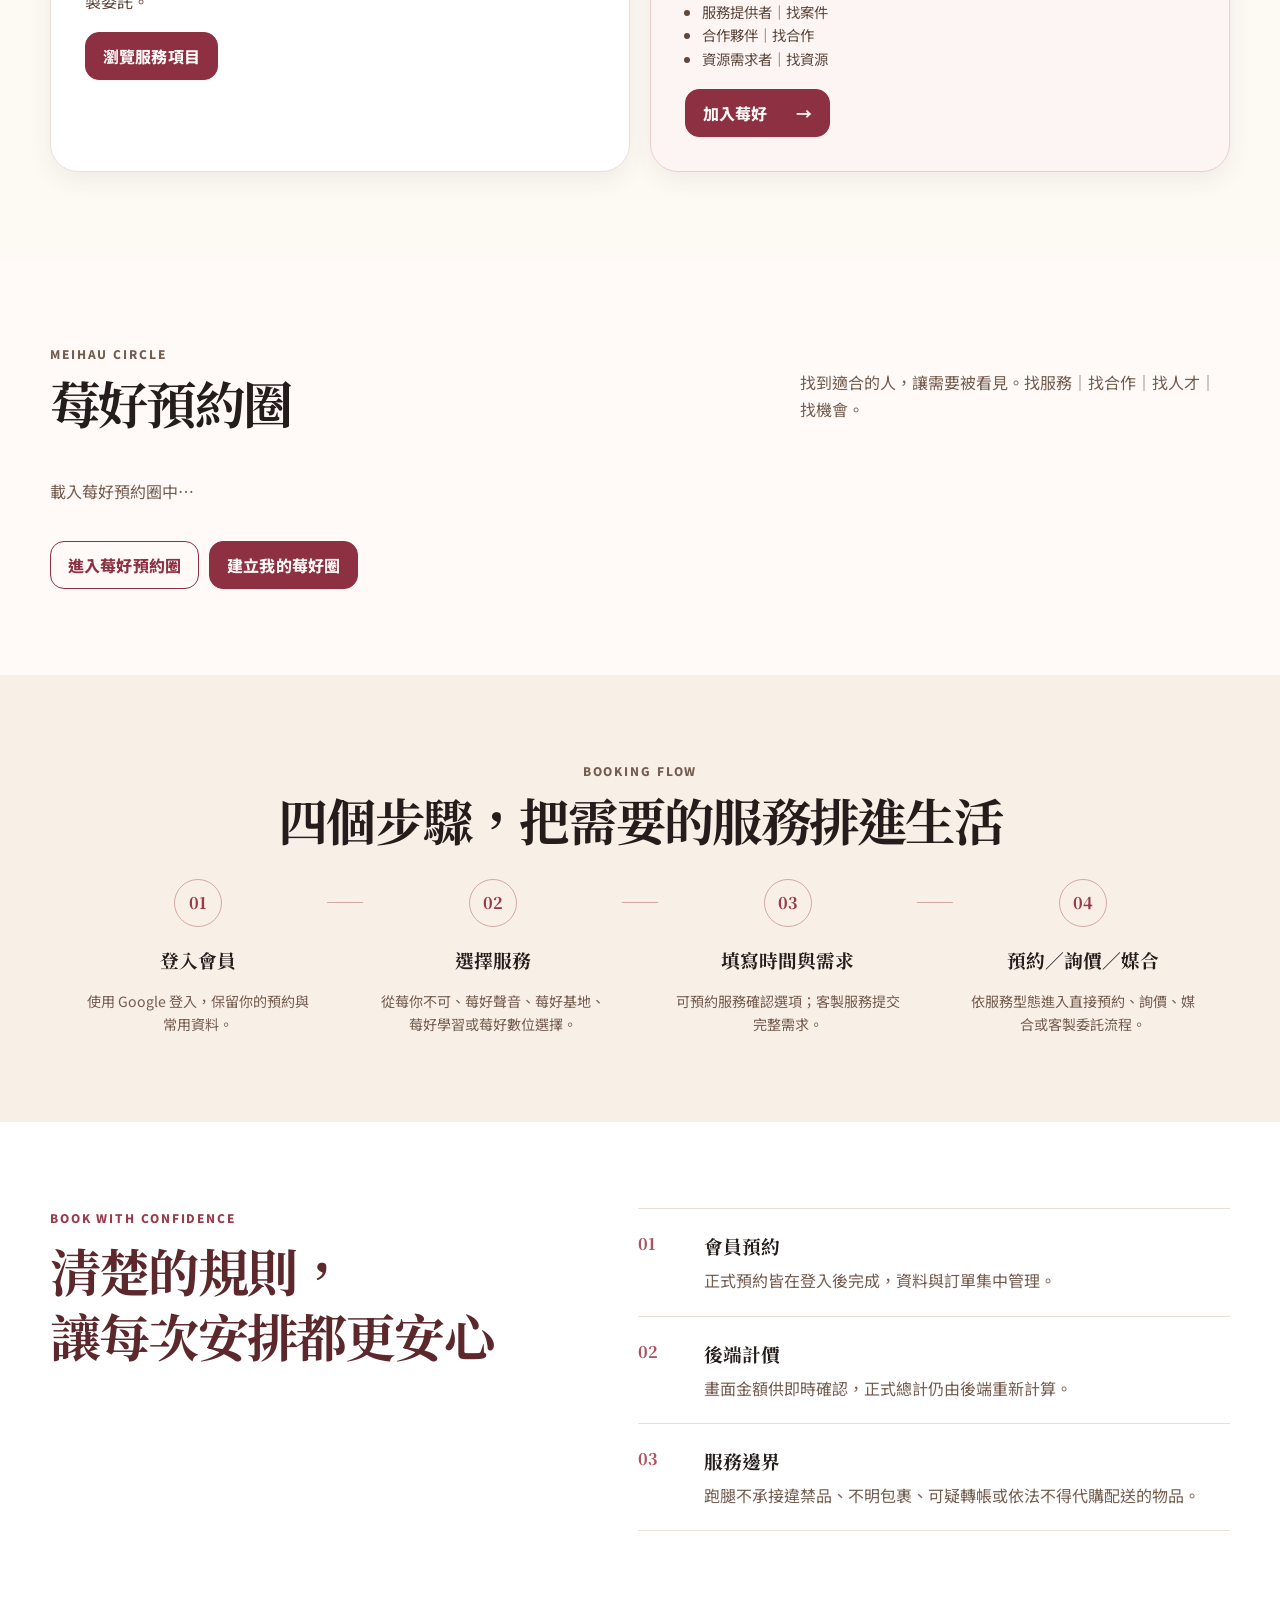
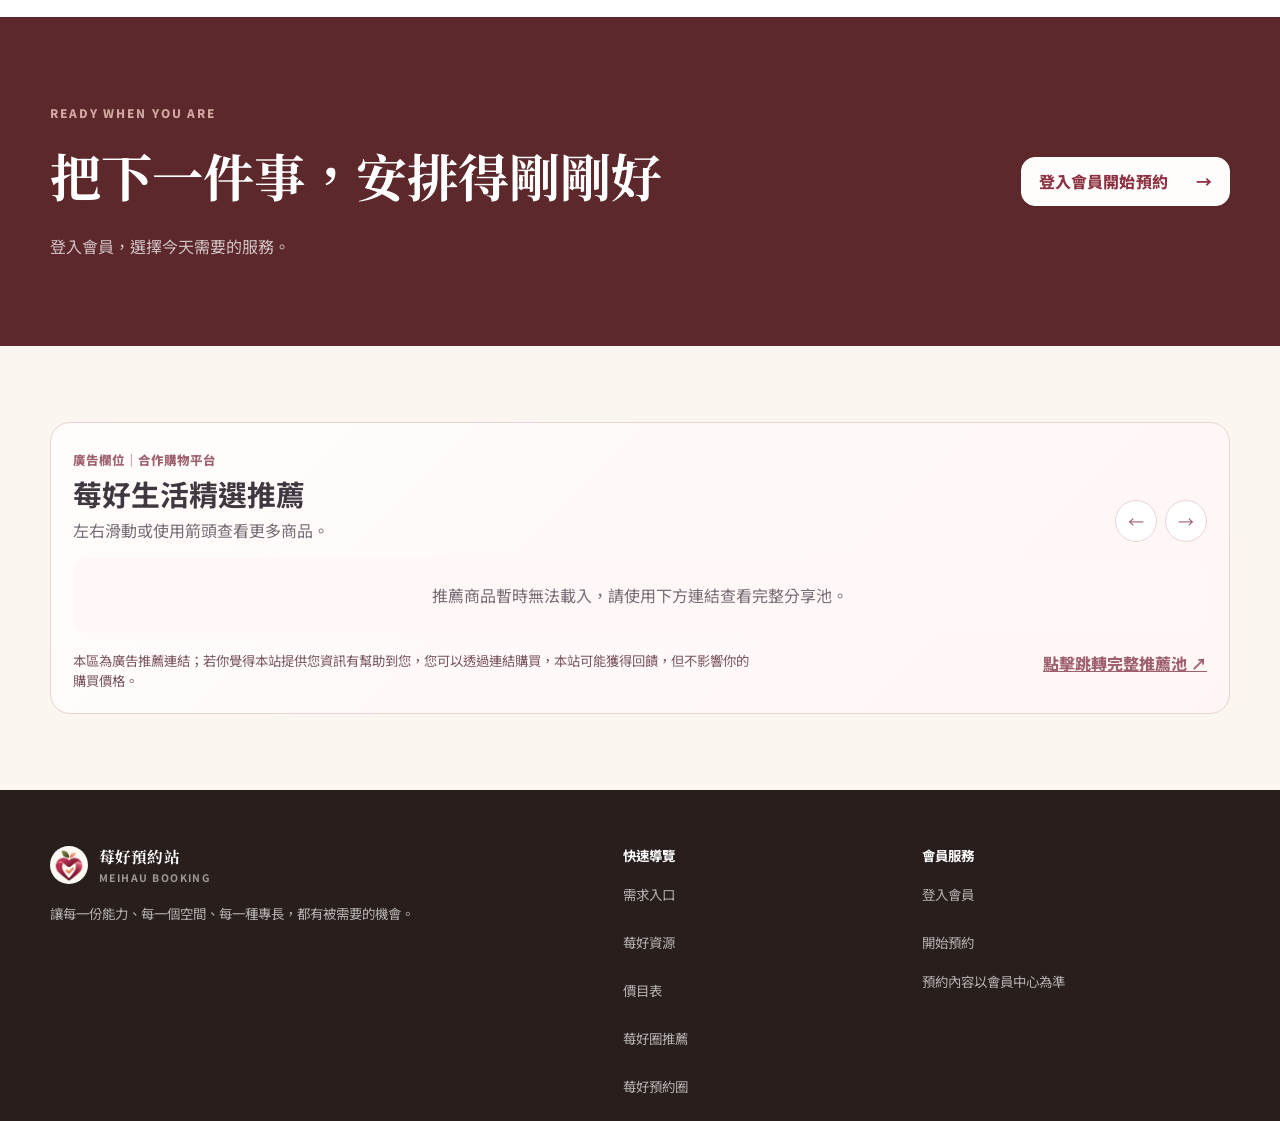
==== commit 74c8ac14: "feat: integrate resources and member circle" ====
--- a/index.html
+++ b/index.html
@@ -9,12 +9,12 @@
     <link rel="preconnect" href="https://fonts.googleapis.com" />
     <link rel="preconnect" href="https://fonts.gstatic.com" crossorigin />
     <link href="https://fonts.googleapis.com/css2?family=Noto+Sans+TC:wght@400;500;600;700;800&family=Noto+Serif+TC:wght@600;700;800&display=swap" rel="stylesheet" />
-    <link rel="stylesheet" href="platform.css" />
+    <link rel="stylesheet" href="platform.css?v=20261008-resource-circle" />
     <link rel="stylesheet" href="assets/affiliate/affiliate-carousel.css" />
     <script defer src="assets/affiliate/affiliate-carousel.config.js"></script>
     <script defer src="assets/affiliate/affiliate-carousel.js"></script>
     <script src="config.js"></script>
-    <script defer src="platform.js?v=20261008-services"></script>
+    <script defer src="platform.js?v=20261008-resource-circle"></script>
   </head>
   <body data-page="public">
     <header class="topbar">
@@ -24,7 +24,7 @@
           <span><strong>莓好預約站</strong><small>MEIHAU BOOKING</small></span>
         </a>
         <nav class="nav" aria-label="主要導覽">
-          <a href="#top">首頁</a><a href="#services">服務項目</a><a href="#pricing">價目表</a><a href="match.html?v=20261008-services">預約莓好圈</a><a href="#process">使用流程</a><a href="#about">關於我們</a>
+          <a href="#top">首頁</a><a href="#services">服務項目</a><a href="#pricing">價目表</a><a href="match.html?v=20261008-resource-circle">莓好預約圈</a><a href="#process">使用流程</a><a href="#about">關於我們</a>
         </nav>
         <div class="header-actions">
           <a class="btn ghost small desktop-login" href="member.html" data-login>登入會員</a>
@@ -32,7 +32,7 @@
           <details class="mobile-menu">
             <summary aria-label="開啟導覽選單"><span></span><span></span><span></span></summary>
             <nav aria-label="行動版導覽">
-              <a href="#top">首頁</a><a href="#services">服務項目</a><a href="#pricing">價目表</a><a href="match.html?v=20261008-services">預約莓好圈</a><a href="#process">使用流程</a><a href="#about">關於我們</a><a href="member.html" data-login>登入會員開始預約</a>
+              <a href="#top">首頁</a><a href="#services">服務項目</a><a href="#pricing">價目表</a><a href="match.html?v=20261008-resource-circle">莓好預約圈</a><a href="#process">使用流程</a><a href="#about">關於我們</a><a href="member.html" data-login>登入會員開始預約</a>
             </nav>
           </details>
         </div>
@@ -68,8 +68,14 @@
         <div class="container">
           <div class="section-head section-head-row">
             <div><p class="eyebrow">SERVICES</p><h2>今天，想把哪件事安排好？</h2></div>
-            <p>五大服務分類，依需求選擇直接預約、詢價、媒合或客製委託。</p>
+            <p>先選擇解決方式，再進入資源、服務或莓好圈。</p>
           </div>
+          <div class="need-path-grid" aria-label="需求解決入口">
+            <article class="need-path-card"><span>01｜找方法</span><h3>我想先找方法</h3><p>找工具、資訊、補助、教學與機會，先自己解決。</p><a class="btn ghost" href="resources.html">進入莓好資源</a></article>
+            <article class="need-path-card"><span>02｜找人</span><h3>我想找人幫我</h3><p>找專業服務、人力、空間、設備或其他服務。</p><a class="btn ghost" href="#serviceCatalog">瀏覽服務項目</a></article>
+            <article class="need-path-card"><span>03｜找合作</span><h3>我想找合作／機會</h3><p>找人才、找合作、提供服務、出租、接案或媒合。</p><a class="btn ghost" href="match.html?v=20261008-resource-circle">進入莓好預約圈</a></article>
+          </div>
+          <div class="section-head section-head-row service-catalog-head" id="serviceCatalog"><div><p class="eyebrow">MEIHAU SERVICES</p><h2>莓好服務</h2></div><p>五大服務分類，依需求選擇直接預約、詢價、媒合或客製委託。</p></div>
           <div class="service-showcase">
             <article class="service-visual-card">
               <img src="assets/ui-v2/service-errand.webp" alt="真人能力與專人協作服務情境" width="1024" height="768" loading="lazy" />
@@ -92,6 +98,14 @@
               <div class="service-visual-body"><div><span>05</span><h3>莓好數位</h3><p>AI・網站・自動化・數位服務</p></div><div class="service-price"><strong>預約／詢價</strong></div><a href="member.html" data-login aria-label="查看莓好數位服務">→</a></div>
             </article>
           </div>
+        </div>
+      </section>
+
+      <section class="section resources-home-section" id="resources" aria-labelledby="resourcesHomeTitle">
+        <div class="container">
+          <div class="section-head section-head-row"><div><p class="eyebrow">MEIHAU RESOURCES</p><h2 id="resourcesHomeTitle">熱門資源</h2></div><p>先找到方法；需要專人時，再接到相關服務與莓好圈。</p></div>
+          <div id="resourceHomeFeed" class="resource-card-grid" aria-live="polite"><p class="muted">載入熱門資源中…</p></div>
+          <div class="matching-home-actions"><a class="btn ghost" href="resources.html">查看更多資源</a></div>
         </div>
       </section>
 
@@ -150,11 +164,11 @@
       <section class="section matching-home-section" id="matching" aria-labelledby="matchingHomeTitle">
         <div class="container">
           <div class="section-head section-head-row">
-            <div><p class="eyebrow">MEIHAU CIRCLE</p><h2 id="matchingHomeTitle">預約莓好圈</h2></div>
+            <div><p class="eyebrow">MEIHAU CIRCLE</p><h2 id="matchingHomeTitle">莓好預約圈</h2></div>
             <p>找到適合的人，讓需要被看見。找服務｜找合作｜找人才｜找機會。</p>
           </div>
-          <div id="matchingHomeFeed" class="matching-feed-grid" aria-live="polite"><p class="muted">載入預約莓好圈中…</p></div>
-          <div class="matching-home-actions"><a class="btn ghost" href="match.html?v=20261008-services">進入預約莓好圈</a><a class="btn" href="member.html?mode=member#matching-profile" data-join>建立我的莓好圈</a></div>
+          <div id="matchingHomeFeed" class="matching-feed-grid" aria-live="polite"><p class="muted">載入莓好預約圈中…</p></div>
+          <div class="matching-home-actions"><a class="btn ghost" href="match.html?v=20261008-resource-circle">進入莓好預約圈</a><a class="btn" href="member.html?mode=member#matching-profile" data-join>建立我的莓好圈</a></div>
         </div>
       </section>
 
@@ -176,7 +190,7 @@
     <footer class="footer footer-v2">
       <div class="container footer-grid">
         <div><a class="brand" href="#top"><span class="brand-mark" aria-hidden="true"><img src="assets/ui-v2/logo-icon.png" alt="" width="1254" height="1254" /></span><span><strong>莓好預約站</strong><small>MEIHAU BOOKING</small></span></a><p>讓每一份能力、每一個空間、每一種專長，都有被需要的機會。</p></div>
-        <nav aria-label="頁尾導覽"><strong>快速導覽</strong><a href="#services">服務項目</a><a href="#pricing">價目表</a><a href="#matching">莓好圈推薦</a><a href="match.html?v=20261008-services">預約莓好圈</a><a href="#process">使用流程</a><a href="#services">找服務</a><a href="member.html?mode=member#roles" data-join>加入莓好</a></nav>
+        <nav aria-label="頁尾導覽"><strong>快速導覽</strong><a href="#services">需求入口</a><a href="resources.html">莓好資源</a><a href="#pricing">價目表</a><a href="#matching">莓好圈推薦</a><a href="match.html?v=20261008-resource-circle">莓好預約圈</a><a href="#process">使用流程</a><a href="#serviceCatalog">找服務</a><a href="member.html?mode=member#roles" data-join>加入莓好</a></nav>
         <div><strong>會員服務</strong><a href="member.html" data-login>登入會員</a><a href="member.html" data-login>開始預約</a><span>預約內容以會員中心為準</span></div>
       </div>
       <div class="container footer-bottom"><span>© 莓好預約站 × 光言工作室</span><span>以溫度，安排每一件重要的小事</span></div>
--- a/platform.css
+++ b/platform.css
@@ -350,6 +350,9 @@
   font-weight: 800;
   letter-spacing: .16em;
 }
+.circle-hub-actions,.circle-hub-nav{display:flex;align-items:center;flex-wrap:wrap;gap:10px;margin:0 0 18px}
+.circle-hub-nav{padding:14px;border:1px solid var(--line);border-radius:var(--radius-lg);background:var(--surface)}
+.circle-hub-nav button{min-height:42px;padding:8px 15px;border:1px solid var(--line-strong);border-radius:999px;color:var(--berry-700);background:var(--surface-raised);font:inherit;font-weight:800;cursor:pointer}
 .sidebar-footer {
   position: absolute;
   left: 22px;
@@ -670,6 +673,8 @@
   .sidebar .brand span:last-child { display: none; }
   .side-nav { display: flex; gap: 4px; flex: 0 0 auto; }
   .side-nav-label { display: none; }
+  .circle-hub-nav{flex-wrap:nowrap;overflow-x:auto}
+  .circle-hub-nav button{flex:0 0 auto}
   .side-nav button, .side-nav a { width: auto; min-width: max-content; text-align: center; padding-inline: 12px; }
   .sidebar-footer { position: static; flex: 0 0 auto; min-width: max-content; }
   .admin-workspace-head { align-items: flex-start; }
@@ -1379,7 +1384,139 @@
 }
 .matching-toast.is-visible { opacity: 1; translate: 0; }
 
+/* 首頁三路徑、莓好資源與莓好圈互動 */
+.need-path-grid,
+.resource-card-grid {
+  display: grid;
+  grid-template-columns: repeat(3, minmax(0, 1fr));
+  gap: 18px;
+}
+.need-path-grid { margin-bottom: clamp(38px, 6vw, 72px); }
+.need-path-card,
+.resource-card {
+  display: flex;
+  flex-direction: column;
+  min-width: 0;
+  padding: 24px;
+  border: 1px solid #eadfe1;
+  border-radius: 22px;
+  background: rgba(255,255,255,.94);
+  box-shadow: 0 12px 30px rgba(72,45,52,.055);
+}
+.need-path-card > span,
+.resource-card-head {
+  color: var(--berry, #963345);
+  font-size: .76rem;
+  font-weight: 900;
+  letter-spacing: .08em;
+}
+.need-path-card h3,
+.resource-card h3 { margin: 10px 0 8px; }
+.need-path-card p,
+.resource-card p { color: #756369; line-height: 1.7; }
+.need-path-card .btn,
+.resource-card .resource-actions { margin-top: auto; }
+.resource-card-head,
+.resource-actions,
+.resource-tag-row,
+.circle-social-counts,
+.circle-social-actions {
+  display: flex;
+  flex-wrap: wrap;
+  align-items: center;
+  gap: 8px;
+}
+.resource-card-head { justify-content: space-between; }
+.resource-tag-row { margin: 6px 0 18px; }
+.resource-tag-row span,
+.circle-social-counts span {
+  padding: 5px 9px;
+  border-radius: 999px;
+  color: #755c63;
+  background: #f8f1f2;
+  font-size: .72rem;
+  font-weight: 800;
+}
+.resource-tools {
+  display: grid;
+  grid-template-columns: minmax(240px, 420px) minmax(0, 1fr);
+  align-items: end;
+  gap: 22px;
+  margin-bottom: 26px;
+}
+.resource-hero {
+  padding: clamp(54px, 8vw, 96px) 0 clamp(36px, 6vw, 72px);
+  background: linear-gradient(145deg, #fffaf4, #f8eff0);
+}
+.resource-hero h1 { margin: 6px 0 12px; font-family: var(--font-serif); font-size: clamp(2.5rem, 7vw, 5rem); }
+.resource-hero p:last-child { max-width: 720px; color: #745f65; font-size: clamp(1rem, 2vw, 1.2rem); }
+.resource-bridge { padding-top: 0; }
+.circle-category-filter {
+  display: flex;
+  flex-wrap: wrap;
+  gap: 9px;
+  margin: 20px 0 28px;
+}
+.circle-category-filter button,
+.circle-hub-nav button {
+  padding: 9px 14px;
+  border: 1px solid #dfcdd1;
+  border-radius: 999px;
+  color: #6f565d;
+  background: #fff;
+  font: inherit;
+  font-size: .8rem;
+  font-weight: 800;
+  cursor: pointer;
+}
+.circle-category-filter button.active,
+.circle-hub-nav button.active {
+  color: #fff;
+  border-color: var(--berry, #963345);
+  background: var(--berry, #963345);
+}
+.matching-carousel-section,
+.matching-feed-section { margin-top: clamp(34px, 6vw, 66px); }
+.matching-circle-carousel { max-width: 760px; }
+.matching-circle-carousel .matching-feed-card { min-height: 290px; }
+.carousel-controls { display: flex; align-items: center; gap: 10px; }
+.carousel-controls .icon-btn {
+  width: 42px;
+  height: 42px;
+  border: 1px solid #dfcdd1;
+  border-radius: 50%;
+  color: #6c4f57;
+  background: #fff;
+  cursor: pointer;
+}
+.matching-feed-avatar {
+  width: 62px;
+  height: 62px;
+  object-fit: cover;
+  border-radius: 50%;
+}
+.matching-avatar-fallback { display: grid; place-items: center; color: #fff; background: var(--berry, #963345); font: 800 1.45rem var(--font-serif); }
+.matching-profile-avatar.has-image { overflow: hidden; background: #f5ecee; }
+.matching-profile-avatar.has-image img { width: 100%; height: 100%; object-fit: cover; }
+.circle-social-actions { margin: 12px 0 2px; }
+.circle-social-actions .btn { flex: 1 1 120px; }
+.circle-social-actions .btn.active { color: #fff; border-color: var(--profile-accent, #963345); background: var(--profile-accent, #963345); }
+.visibility-settings {
+  display: grid;
+  grid-template-columns: repeat(4, minmax(0, 1fr));
+  gap: 12px;
+  padding: 18px;
+  border: 1px solid #e6d7da;
+  border-radius: 18px;
+}
+.visibility-settings legend { padding: 0 8px; font-weight: 900; }
+.visibility-settings .private-note { margin: 0; color: #816d72; font-size: .78rem; line-height: 1.6; }
+
 @media (max-width: 920px) {
+  .need-path-grid,
+  .resource-card-grid { grid-template-columns: repeat(2, minmax(0, 1fr)); }
+  .resource-tools { grid-template-columns: 1fr; }
+  .visibility-settings { grid-template-columns: repeat(2, minmax(0, 1fr)); }
   .matching-profile-hero { grid-template-columns: auto minmax(0, 1fr); }
   .matching-profile-quick { grid-column: 1 / -1; grid-template-columns: repeat(2, minmax(0, 1fr)); }
   .matching-profile-layout { grid-template-columns: 1fr; }
@@ -1389,6 +1526,11 @@
   .matching-detail-grid { grid-template-columns: 1fr; }
 }
 @media (max-width: 560px) {
+  .need-path-grid,
+  .resource-card-grid { grid-template-columns: 1fr; }
+  .need-path-card,
+  .resource-card { padding: 20px; border-radius: 18px; }
+  .visibility-settings { grid-template-columns: 1fr; }
   .matching-profile-hero { grid-template-columns: 1fr; text-align: center; }
   .matching-profile-avatar { margin: auto; }
   .matching-profile-badges,.matching-profile-hero .matching-chip-row { justify-content: center; }
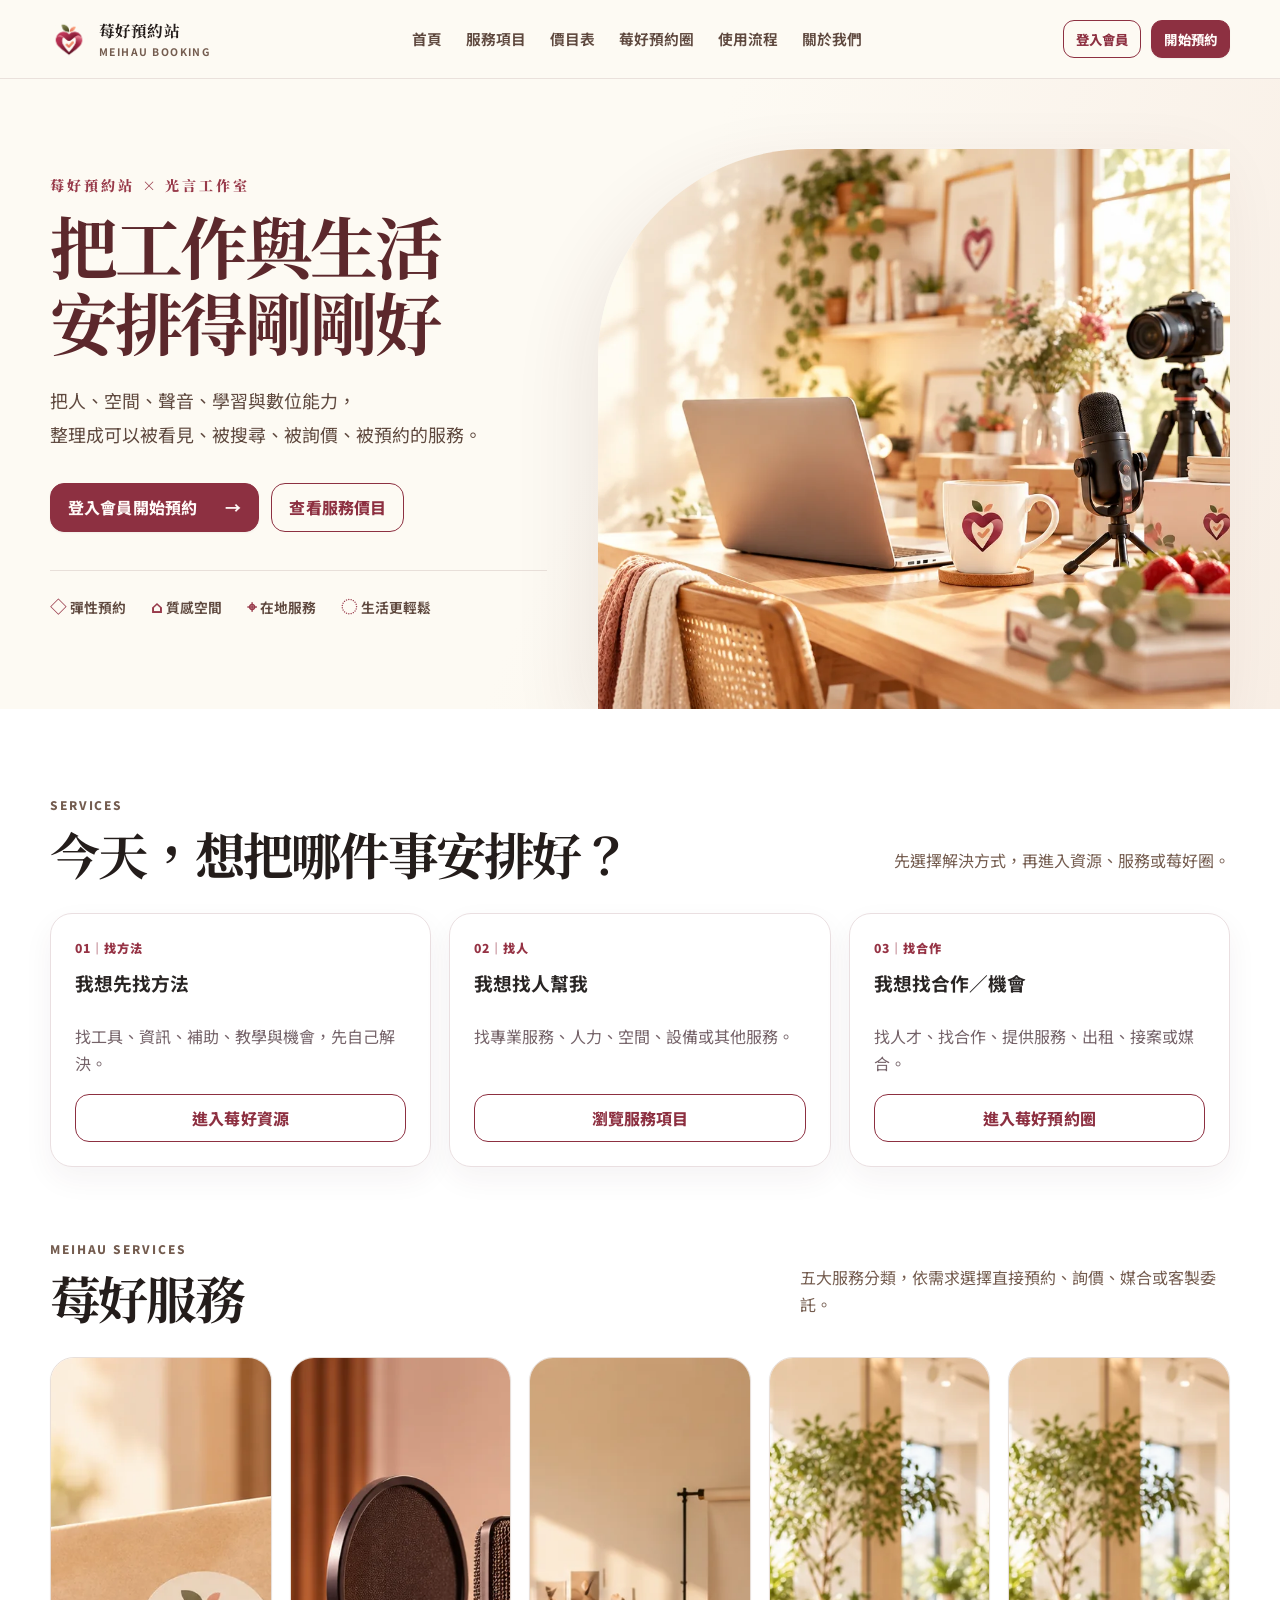
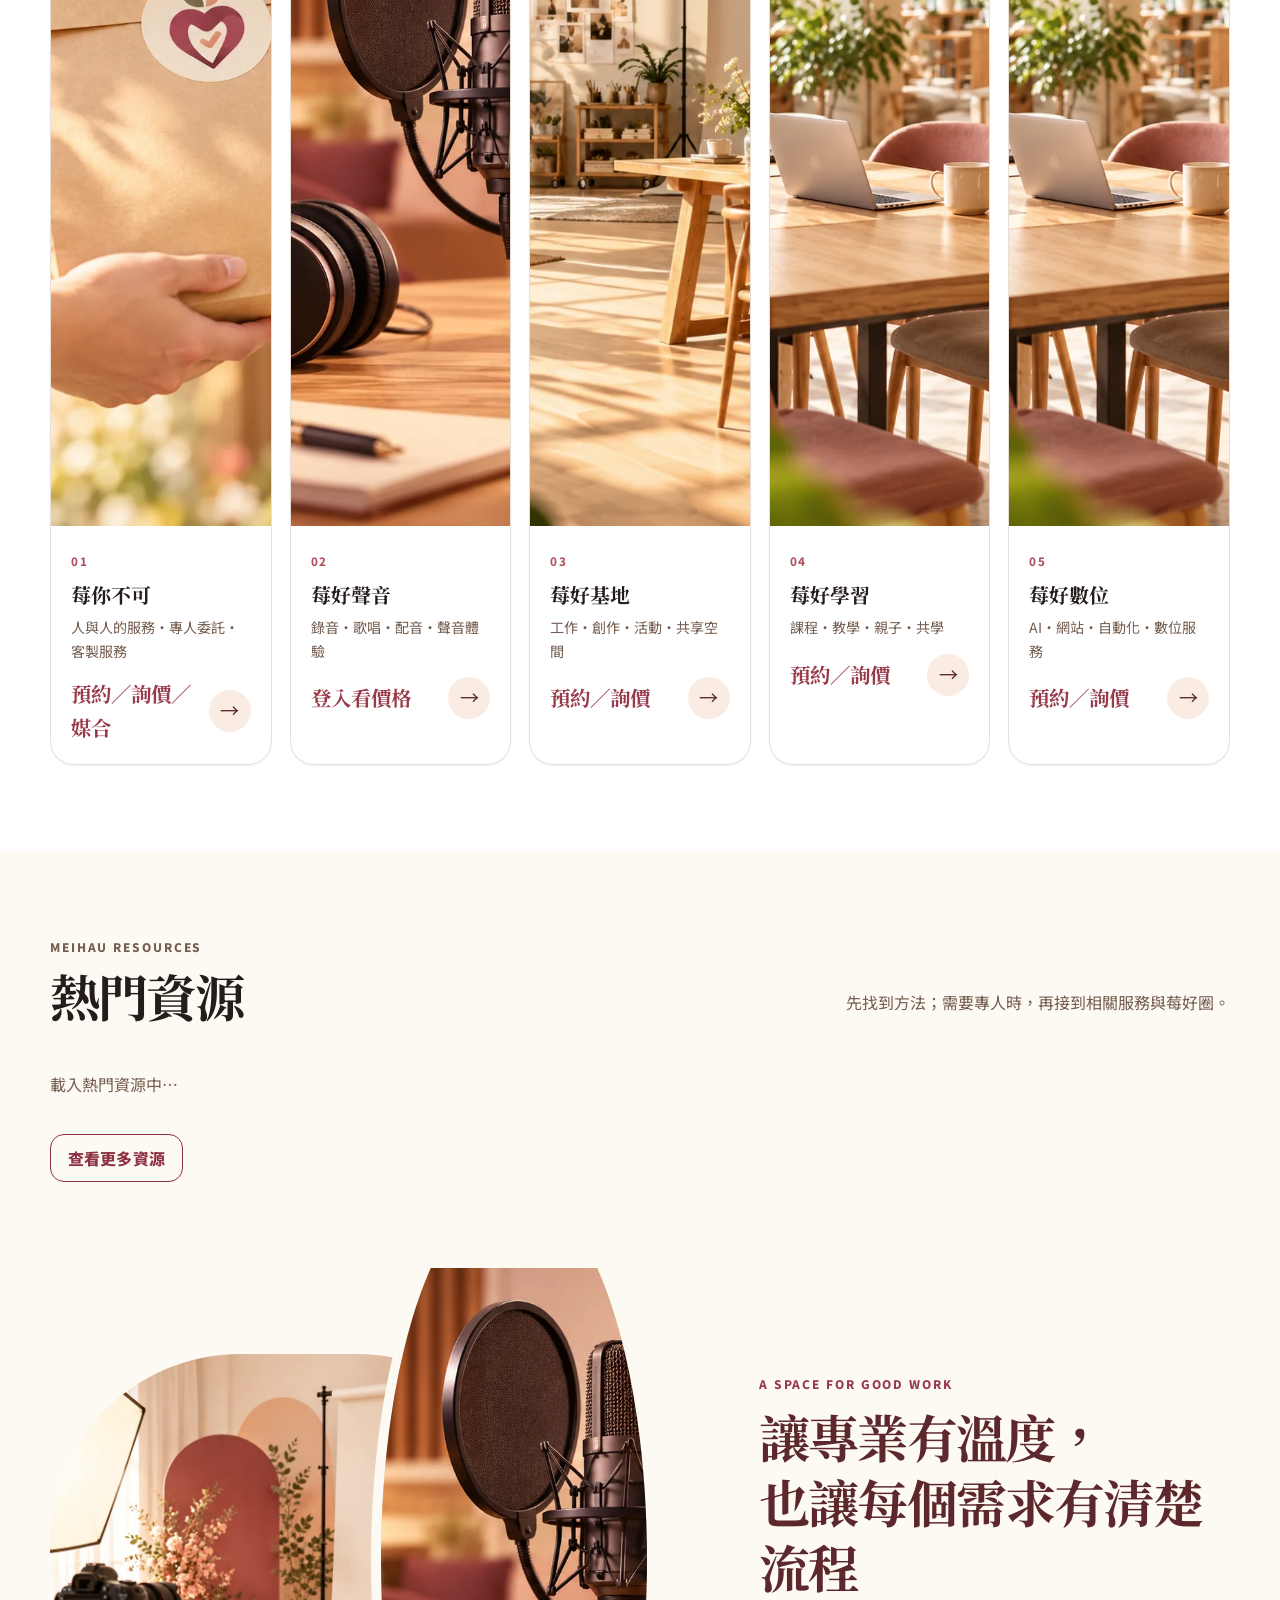
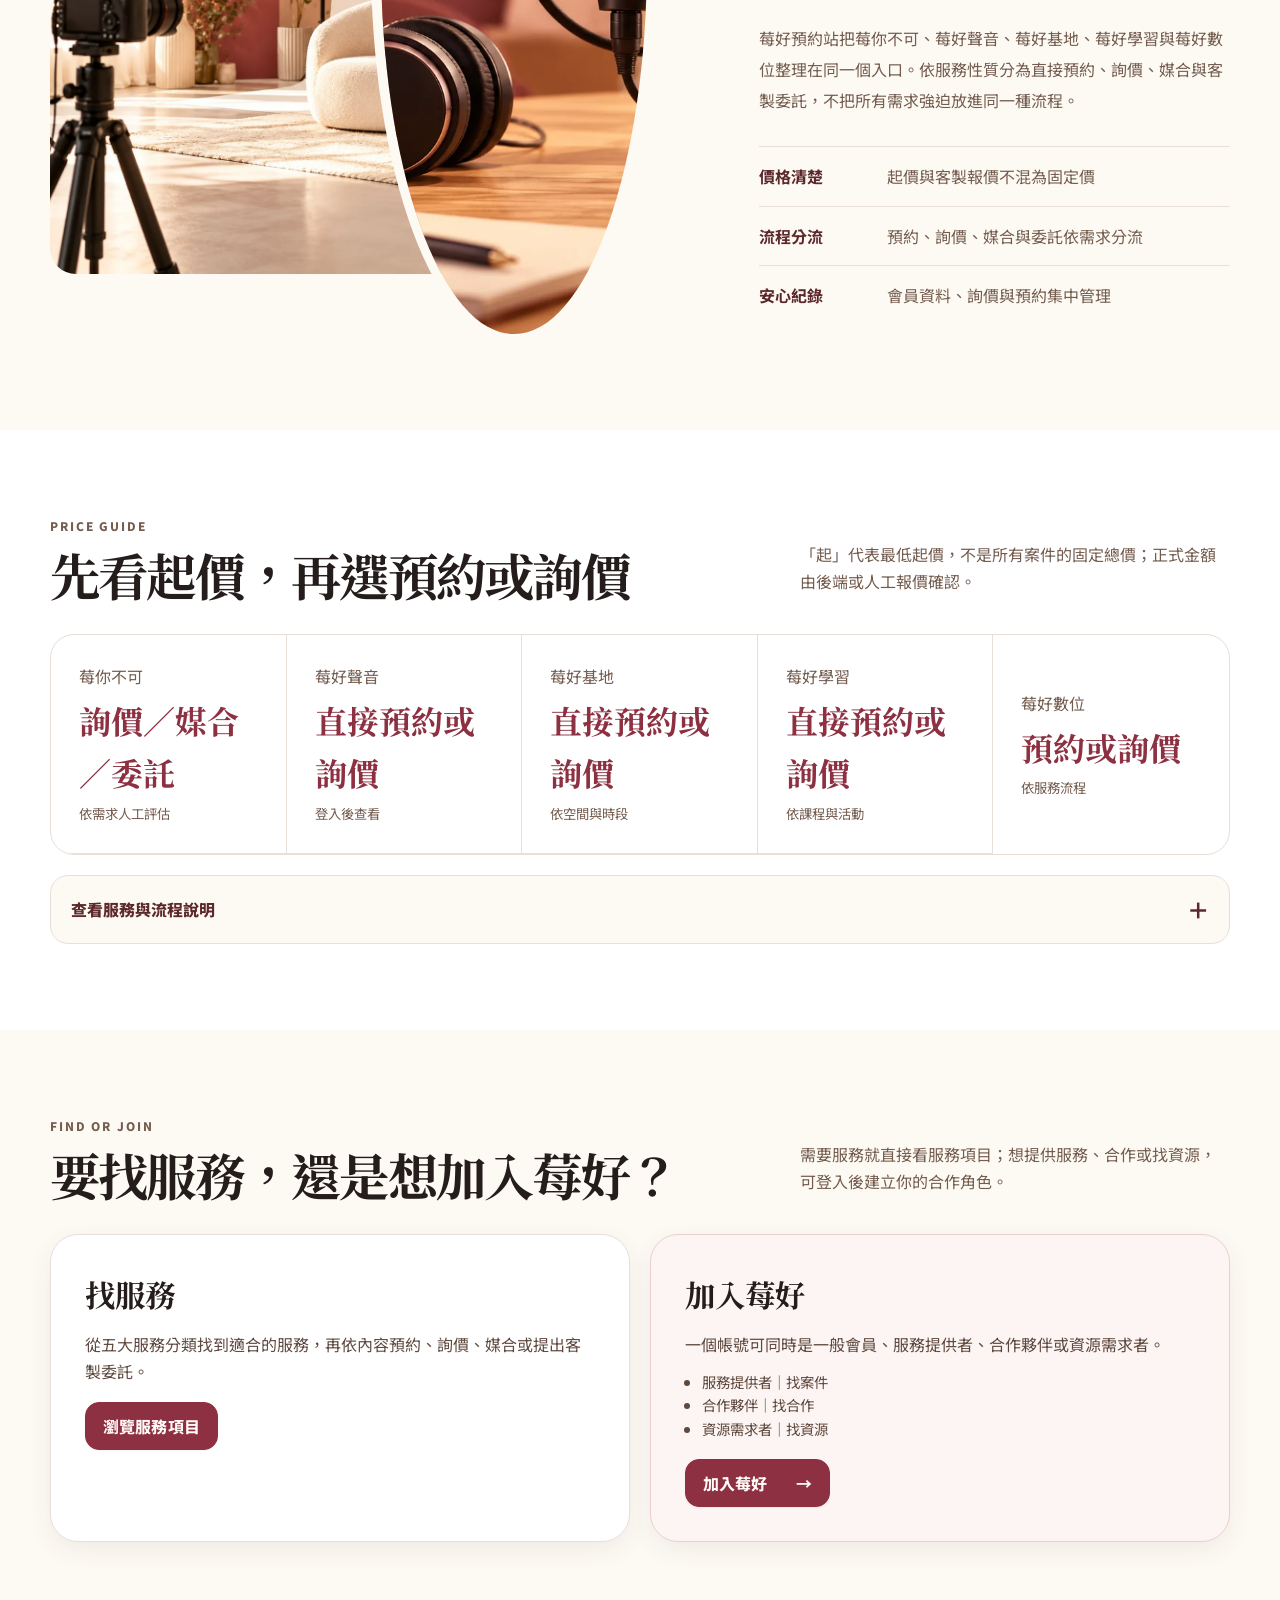
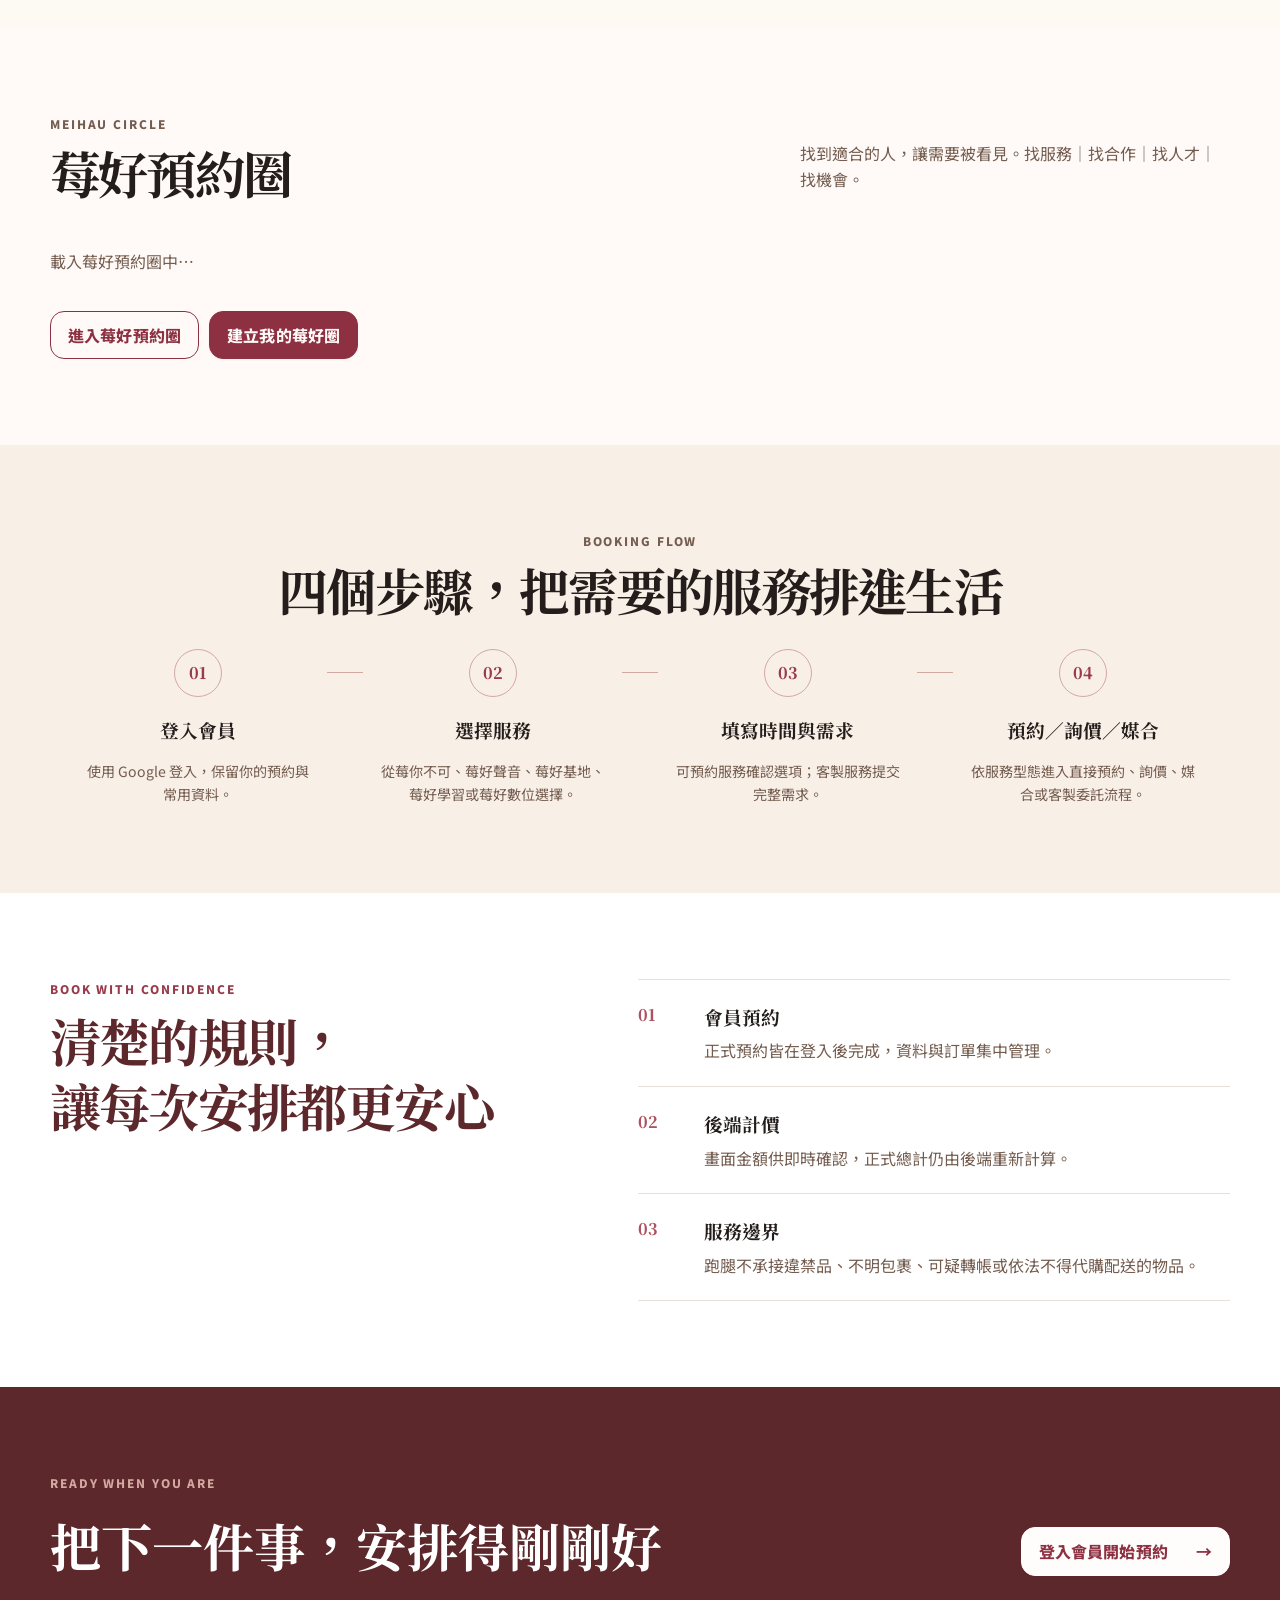
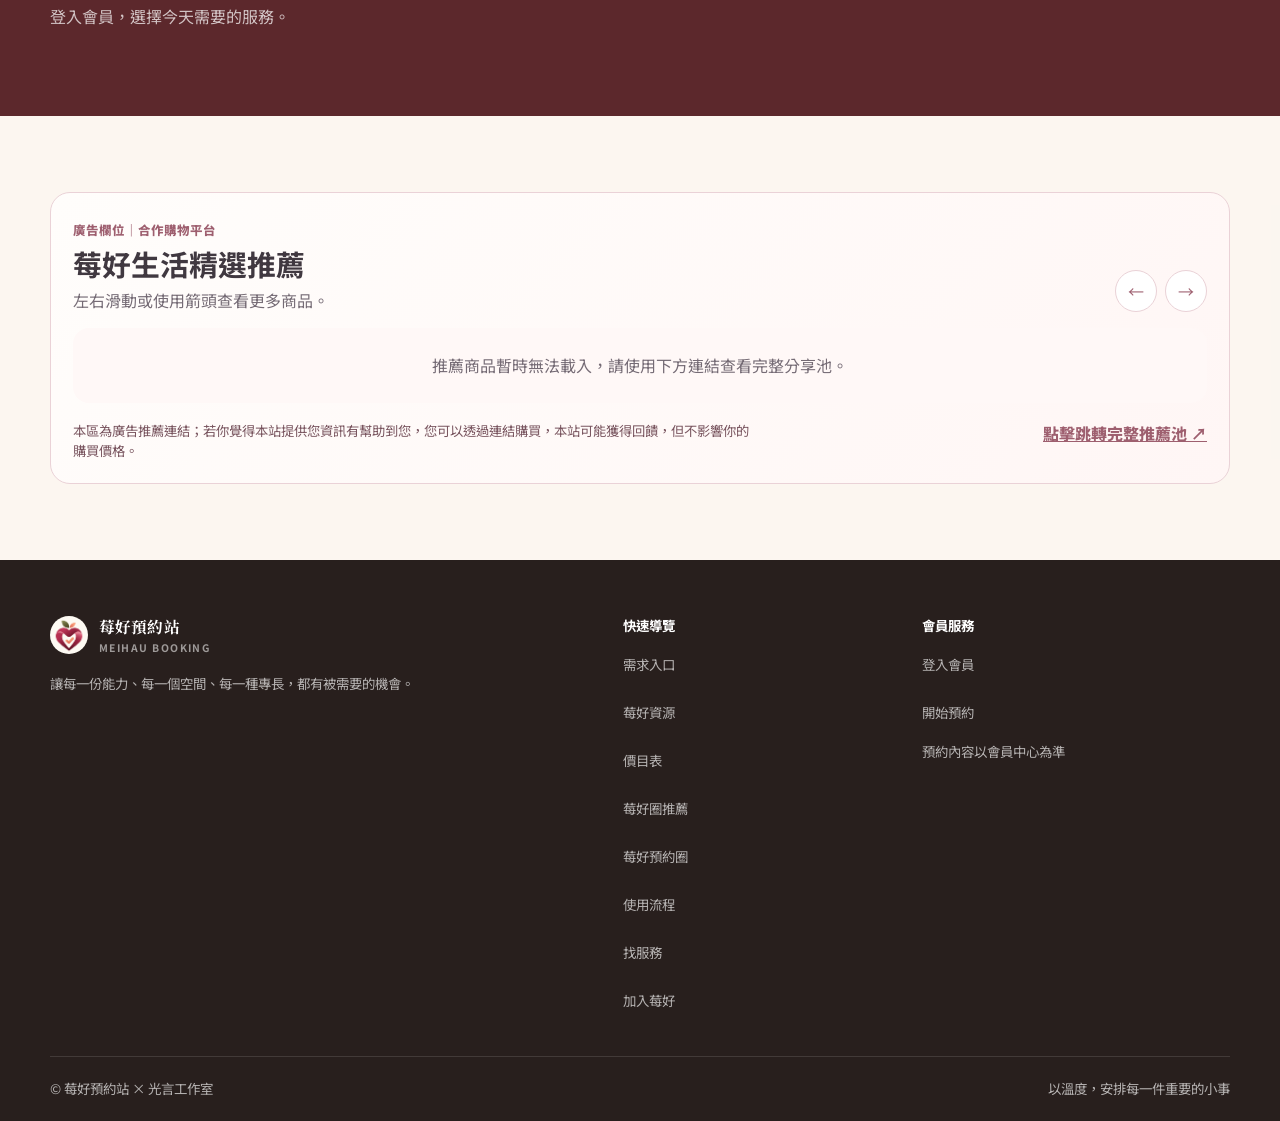
==== commit a0917993: "feat: quote case notifications for member and admin pages Co-Authored-By: Claude Sonnet 5.5 <noreply" ====
--- a/index.html
+++ b/index.html
@@ -9,12 +9,12 @@
     <link rel="preconnect" href="https://fonts.googleapis.com" />
     <link rel="preconnect" href="https://fonts.gstatic.com" crossorigin />
     <link href="https://fonts.googleapis.com/css2?family=Noto+Sans+TC:wght@400;500;600;700;800&family=Noto+Serif+TC:wght@600;700;800&display=swap" rel="stylesheet" />
-    <link rel="stylesheet" href="platform.css?v=20261008-resource-circle" />
+    <link rel="stylesheet" href="platform.css?v=20261010-notifications" />
     <link rel="stylesheet" href="assets/affiliate/affiliate-carousel.css" />
     <script defer src="assets/affiliate/affiliate-carousel.config.js"></script>
     <script defer src="assets/affiliate/affiliate-carousel.js"></script>
     <script src="config.js"></script>
-    <script defer src="platform.js?v=20261008-resource-circle"></script>
+    <script defer src="platform.js?v=20261010-notifications"></script>
   </head>
   <body data-page="public">
     <header class="topbar">
--- a/platform.css
+++ b/platform.css
@@ -911,6 +911,14 @@
 .service-plan-head em { flex: 0 0 auto; color: var(--berry-700); font-size: .78rem; font-style: normal; font-weight: 800; }
 .service-plan-card small { color: var(--muted); line-height: 1.5; }
 .companion-tags { width: fit-content; padding: 5px 9px; border-radius: var(--radius-pill); background: var(--sage-100); color: var(--success-ink); font-size: .74rem; font-weight: 800; }
+.official-service-meta { display: flex; flex-wrap: wrap; align-items: center; gap: 7px; color: var(--muted); font-size: .75rem; }
+.official-partner-badge,.official-service-meta b { width: fit-content; padding: 3px 8px; border-radius: var(--radius-pill); background: var(--berry-100); color: var(--berry-700); font-size: .7rem; font-weight: 850; }
+.official-team-card { border-color: var(--berry-200); background: linear-gradient(145deg,#fff 0%,var(--berry-50) 100%); }
+.official-team-actions { display: flex; flex-wrap: wrap; gap: 8px; margin-top: 10px; }
+.member-circle-card>.official-team-actions { grid-column: 1/-1; }
+.official-team-actions a { text-decoration: none; }
+.member-circle-card>.official-team-actions a { padding: 7px 10px; border: 1px solid var(--berry-300); border-radius: var(--radius-pill); color: var(--berry-700); background: #fff; font-size: .78rem; font-weight: 800; }
+.service-application-note { grid-column: 1/-1; margin: 8px 0 0; color: var(--muted); font-size: .82rem; }
 .companion-booking { padding: 18px; border: 1px solid var(--berry-200); border-radius: var(--radius-lg); background: var(--berry-50); }
 .companion-rules { margin-top: 16px; display: grid; gap: 11px; padding: 16px; border-radius: var(--radius-md); background: var(--surface-raised); }
 .companion-rules > strong { color: var(--berry-700); font-family: "Noto Serif TC", serif; font-size: 1.08rem; }
@@ -1538,3 +1546,121 @@
   .matching-profile-aside { grid-template-columns: 1fr; }
   .matching-detail-card,.matching-contact-card,.matching-trust-card { padding: 19px; border-radius: 19px; }
 }
+
+/* Member booking home 2026-10-08 */
+.sr-only{position:absolute!important;width:1px;height:1px;padding:0;margin:-1px;overflow:hidden;clip:rect(0,0,0,0);white-space:nowrap;border:0}
+.side-nav-divider{height:1px;margin:14px 12px;background:rgba(255,255,255,.25)}
+.member-home-search{width:min(620px,100%);min-height:46px;margin-bottom:18px;display:grid;grid-template-columns:auto minmax(0,1fr) auto;align-items:center;gap:10px;padding:5px 6px 5px 15px;border:1px solid #efdfe0;border-radius:16px;background:#fff8f7}.member-home-search>span{color:var(--berry-700);font-size:1.55rem;line-height:1}.member-home-search input{min-width:0;border:0;outline:0;background:transparent;color:var(--ink)}.member-home-search button{min-height:34px;padding:5px 13px;border:0;border-radius:11px;color:#fff;background:var(--berry-700);font-weight:800}
+.member-home-block{margin-top:30px}.member-circle-spotlight{position:relative;overflow:hidden;margin-top:0;padding:clamp(20px,3vw,32px);border:1px solid #f1dfe0;border-radius:24px;background:radial-gradient(circle at 82% 10%,rgba(239,171,177,.22),transparent 28%),linear-gradient(135deg,#fffaf7,#fff0ed)}.member-circle-spotlight::after{content:"";position:absolute;right:-34px;bottom:-52px;width:150px;height:150px;border-radius:52% 48% 58% 42%;background:rgba(214,74,91,.07);pointer-events:none}
+.member-section-head{position:relative;z-index:1;display:flex;align-items:flex-start;justify-content:space-between;gap:24px;margin-bottom:18px}.member-section-head h1,.member-section-head h2,.member-howto h2,.member-announcements h2{margin:0;color:#5c202a;font-family:Georgia,"Noto Serif TC",serif;letter-spacing:-.025em}.member-section-head h1{font-size:clamp(1.7rem,3vw,2.55rem)}.member-section-head h2,.member-howto h2{font-size:clamp(1.45rem,2.4vw,2rem)}.member-section-head p{margin:5px 0 0;color:var(--muted)}.member-section-head>a,.member-text-button{flex:0 0 auto;border:0;color:var(--berry-700);background:transparent;text-decoration:none;font-weight:800}.member-section-head.compact{align-items:end;margin-bottom:14px}
+.member-circle-shell{position:relative;z-index:1}.member-circle-track{display:grid;grid-template-columns:repeat(3,minmax(0,1fr));gap:12px;min-height:236px}.member-circle-card{min-width:0;padding:18px;display:grid;grid-template-columns:62px minmax(0,1fr);grid-template-rows:auto auto auto auto;align-items:center;column-gap:14px;border:1px solid rgba(217,174,176,.64);border-radius:20px;color:inherit;background:rgba(255,255,255,.88);box-shadow:0 10px 28px rgba(105,55,65,.07);text-decoration:none}.member-circle-card img,.member-circle-avatar{grid-row:1/span 3;width:62px;height:62px;border:3px solid #fff;border-radius:50%;object-fit:cover;box-shadow:0 0 0 2px #efb5b7}.member-circle-avatar{display:grid;place-items:center;color:#fff;background:linear-gradient(135deg,#b43c50,#ea7a8a);font-size:1.45rem;font-weight:900}.member-circle-card .member-circle-role{justify-self:start;padding:2px 9px;border-radius:999px;color:#fff;background:var(--berry-500);font-size:.7rem;font-weight:800}.member-circle-card>strong{color:var(--ink-strong);font-size:1.05rem}.member-circle-card>small{grid-column:1/-1;min-height:48px;margin-top:14px;color:var(--muted)}.member-circle-card>em{grid-column:1/-1;color:#8b5d2a;font-size:.78rem;font-style:normal;font-weight:750}.member-circle-card>b{grid-column:1/-1;margin-top:8px;color:var(--berry-700);font-size:.82rem}
+.member-carousel-arrow{position:absolute;z-index:3;top:50%;width:40px;height:40px;display:grid;place-items:center;border:1px solid #ecd6d7;border-radius:50%;color:var(--berry-700);background:#fff;box-shadow:var(--shadow-sm);font-size:1.8rem;line-height:1;transform:translateY(-50%)}.member-carousel-arrow.prev{left:-19px}.member-carousel-arrow.next{right:-19px}.member-carousel-dots{position:relative;z-index:1;min-height:24px;display:flex;justify-content:center;align-items:center;gap:7px;padding-top:13px}.member-carousel-dots button{width:8px;height:8px;padding:0;border:0;border-radius:50%;background:#d6c5c4}.member-carousel-dots button[aria-current="true"]{width:20px;border-radius:999px;background:var(--berry-600)}.member-carousel-empty{grid-column:1/-1;min-height:160px;display:grid;place-items:center;padding:24px;border:1px dashed #dfc8c9;border-radius:18px;color:var(--muted);text-align:center;background:rgba(255,255,255,.68)}.member-carousel-empty a{color:var(--berry-700);font-weight:800}
+.member-quick-row{margin-top:16px;display:grid;grid-template-columns:minmax(250px,1.35fr) repeat(3,minmax(150px,.72fr));gap:10px}.member-welcome-card,.member-mini-stat{min-width:0;min-height:92px;padding:14px 16px;border:1px solid var(--line);border-radius:17px;background:#fff;box-shadow:var(--shadow-xs)}.member-welcome-card{display:grid;grid-template-columns:52px minmax(0,1fr) auto;align-items:center;gap:12px}.member-welcome-card strong,.member-welcome-card small{display:block}.member-welcome-card small{color:var(--muted)}.member-home-avatar{width:52px;height:52px;display:grid;place-items:center;overflow:hidden;border-radius:50%;color:#fff;background:linear-gradient(145deg,#cf5267,#742737);font-weight:900}.member-home-avatar img{width:100%;height:100%;object-fit:cover}.member-mini-stat{display:grid;grid-template-columns:auto 1fr;grid-template-rows:auto auto;align-items:center;gap:0 9px;color:inherit;text-align:left}button.member-mini-stat{cursor:pointer}.member-mini-stat>span{grid-row:1/span 2;width:40px;height:40px;display:grid;place-items:center;border-radius:50%;color:#d03e5c;background:#ffe9ee;font-size:1.2rem}.member-mini-stat small{color:var(--muted)}.member-mini-stat strong{color:var(--ink-strong);font-size:1.5rem;line-height:1}.member-mini-stat em{grid-column:1/-1;justify-self:end;color:var(--berry-700);font-size:.72rem;font-style:normal}.member-mini-stat.payment>span{color:#de782d;background:#fff0df}.member-mini-stat.status{background:#f1f8f2}.member-mini-stat.status>span{color:#299154;background:#e0f3e4}
+.member-announcements{position:relative;margin-top:14px;padding:16px 18px;display:grid;grid-template-columns:auto minmax(0,1fr) auto;align-items:center;gap:24px;border-radius:18px;background:linear-gradient(90deg,#fff0ed,#fff8f5)}.member-announcements h2{padding-right:20px;border-right:1px solid #e9c8c9;font-size:1.25rem;white-space:nowrap}.member-announcements ol{margin:0;padding:0;display:grid;gap:2px;list-style:none}.member-announcements li{display:grid;grid-template-columns:50px minmax(0,1fr);gap:8px;color:var(--muted-strong);font-size:.82rem}.member-announcements time{color:var(--berry-600)}
+.member-category-grid{display:grid;grid-template-columns:repeat(5,minmax(0,1fr));gap:10px}.member-category-card{min-width:0;min-height:176px;overflow:hidden;position:relative;padding:15px;display:grid;grid-template-columns:auto 1fr;align-content:start;gap:6px 9px;border:1px solid #efced5;border-radius:18px;color:inherit;background:#fff2f4;text-align:left}.member-category-card>span{width:34px;height:34px;display:grid;place-items:center;border-radius:50%;color:#c63c55;background:#fff;font-weight:900}.member-category-card>div{min-width:0}.member-category-card strong,.member-category-card small{display:block}.member-category-card strong{color:#641d2a;font-family:Georgia,"Noto Serif TC",serif;font-size:1.05rem}.member-category-card small{color:var(--muted);font-size:.74rem;line-height:1.4}.member-category-card img{grid-column:1/-1;width:100%;height:72px;margin-top:3px;border-radius:11px;object-fit:cover}.member-category-card>b{position:absolute;right:10px;bottom:10px;width:30px;height:30px;display:grid;place-items:center;border:2px solid #fff;border-radius:50%;color:#fff;background:var(--berry-600)}.member-category-card.audio{background:#fff1ec}.member-category-card.space{border-color:#eadfc8;background:#fff8e9}.member-category-card.learning{border-color:#ded5f2;background:#f7f3ff}.member-category-card.digital{border-color:#cde3f2;background:#eff8ff}
+.member-featured-track{display:grid;grid-auto-flow:column;grid-auto-columns:minmax(220px,1fr);gap:10px;overflow-x:auto;padding:2px 2px 12px;scroll-snap-type:inline mandatory;scrollbar-width:thin}.member-featured-card{overflow:hidden;scroll-snap-align:start;border:1px solid var(--line);border-radius:17px;background:#fff;box-shadow:var(--shadow-xs)}.member-featured-media{position:relative;height:104px}.member-featured-media img{width:100%;height:100%;object-fit:cover}.member-featured-media span{position:absolute;top:9px;left:9px;padding:3px 9px;border-radius:999px;color:#fff;background:var(--berry-600);font-size:.7rem;font-weight:850}.member-featured-card>div:last-child{padding:11px 13px 13px;display:grid;gap:2px}.member-featured-card h3{margin:0;font-size:.94rem}.member-featured-card strong{color:#b5253f}.member-featured-card small{min-height:40px;overflow:hidden;color:var(--muted);font-size:.72rem}.member-service-link{justify-self:start;padding:5px 0 0;border:0;color:var(--berry-700);background:transparent;font-size:.78rem;font-weight:800}
+.member-howto{margin-top:20px;padding:18px 20px;border-radius:20px;background:linear-gradient(90deg,#fff0ed,#fff9f5)}.member-howto ol{margin:12px 0 0;padding:0;display:grid;grid-template-columns:repeat(5,minmax(0,1fr));list-style:none}.member-howto li{position:relative;display:flex;align-items:center;gap:10px;padding:8px 14px}.member-howto li:not(:last-child)::after{content:"›";position:absolute;right:-4px;color:#d0939c;font-size:1.35rem}.member-howto li>span{width:38px;height:38px;flex:0 0 38px;display:grid;place-items:center;border-radius:50%;color:var(--berry-600);background:#fff}.member-howto strong,.member-howto small{display:block}.member-howto small{color:var(--muted);font-size:.68rem}
+@media(hover:hover) and (pointer:fine){.member-circle-card:hover,.member-category-card:hover,.member-featured-card:hover,.member-mini-stat:hover{transform:translateY(-2px);border-color:var(--berry-300);box-shadow:var(--shadow-sm)}}
+@media(max-width:1180px){.member-quick-row{grid-template-columns:repeat(3,minmax(0,1fr))}.member-welcome-card{grid-column:1/-1}.member-category-grid{grid-template-columns:repeat(3,minmax(0,1fr))}}
+@media(max-width:1080px){.member-circle-track{grid-template-columns:repeat(2,minmax(0,1fr))}.member-howto ol{grid-template-columns:repeat(3,minmax(0,1fr))}.member-howto li:nth-child(3)::after{display:none}}
+@media(max-width:820px){.side-nav-divider{width:1px;height:28px;margin:8px 6px;flex:0 0 1px}.member-category-grid{grid-template-columns:repeat(2,minmax(0,1fr))}.member-announcements{grid-template-columns:1fr;gap:9px}.member-announcements h2{padding:0 0 8px;border-right:0;border-bottom:1px solid #e9c8c9}.member-announcements .member-text-button{justify-self:start}}
+@media(max-width:620px){.member-home-search{width:100%}.member-home-search button{display:none}.member-section-head{display:grid;gap:8px}.member-section-head>a,.member-section-head>.member-text-button{justify-self:start}.member-circle-spotlight{padding:18px 16px;border-radius:20px}.member-circle-track{grid-template-columns:1fr}.member-circle-card{min-height:226px}.member-carousel-arrow.prev{left:-12px}.member-carousel-arrow.next{right:-12px}.member-quick-row{grid-template-columns:repeat(2,minmax(0,1fr))}.member-welcome-card{grid-template-columns:46px minmax(0,1fr)}.member-welcome-card .btn{grid-column:1/-1}.member-home-avatar{width:46px;height:46px}.member-mini-stat.status{grid-column:1/-1}.member-category-grid{grid-template-columns:1fr}.member-category-card{min-height:150px;grid-template-columns:36px minmax(0,1fr) 118px;align-items:center}.member-category-card img{grid-column:3;grid-row:1/span 2;height:96px;margin:0}.member-category-card>b{right:8px;bottom:8px}.member-featured-track{grid-auto-columns:minmax(220px,82%)}.member-howto ol{grid-template-columns:1fr}.member-howto li{padding-inline:4px}.member-howto li:not(:last-child)::after{content:"↓";top:auto;right:16px;bottom:-8px;display:block}.member-announcements li{grid-template-columns:44px minmax(0,1fr)}}
+
+/* ===== 預約莓好圈：莓好推薦（橫式名片卡）＋服務分類＋完整服務列表 ===== */
+.matching-public-main > #matchingProfileState { min-height: 0; max-width: none; margin-inline: 0; margin-bottom: 18px; padding: 4px 0 8px; border: 0; background: transparent; text-align: left; place-items: start; }
+.matching-public-main > #matchingProfileState h1 { margin: 0 0 4px; font-size: clamp(1.4rem, 3vw, 1.9rem); }
+.matching-public-main > #matchingProfileState p { margin: 0; }
+.reco-section { margin-top: 0; }
+.reco-head { display: flex; align-items: baseline; flex-wrap: wrap; gap: 6px 14px; margin-bottom: 14px; }
+.reco-head h2 { margin: 0; font-family: Georgia, "Noto Serif TC", serif; font-size: clamp(1.5rem, 3vw, 2rem); color: var(--berry-700); }
+.reco-head p { flex: 1 1 200px; margin: 0; color: var(--muted); font-size: .92rem; }
+.reco-head .carousel-controls { margin-left: auto; }
+.reco-head #matchingCarouselIndicator { min-width: 64px; text-align: center; font-weight: 800; color: var(--muted-strong); font-size: .86rem; }
+.service-reco-track { display: flex; gap: 16px; overflow-x: auto; padding: 3px 3px 10px; scroll-snap-type: x mandatory; overscroll-behavior-x: contain; -webkit-overflow-scrolling: touch; scrollbar-width: thin; }
+.service-reco-card { flex: 0 0 320px; width: 320px; height: 140px; display: flex; gap: 12px; padding: 10px; border: 1px solid var(--berry-200); border-radius: 16px; background: #fff; box-shadow: 0 6px 18px rgba(92, 40, 44, .07); scroll-snap-align: start; overflow: hidden; }
+.service-card-media { position: relative; overflow: hidden; border-radius: 12px; background: var(--berry-50); }
+.service-card-media img { display: block; width: 100%; height: 100%; object-fit: cover; }
+.service-card-media .official-partner-badge { position: absolute; top: 6px; left: 6px; background: rgba(255, 255, 255, .94); }
+.service-reco-card .service-card-media { flex: 0 0 112px; height: 100%; }
+.service-reco-body { min-width: 0; flex: 1; display: flex; flex-direction: column; justify-content: center; gap: 6px; }
+.service-reco-body h3 { margin: 0; font-size: 1.05rem; line-height: 1.3; overflow: hidden; text-overflow: ellipsis; white-space: nowrap; }
+.service-card-provider { color: var(--muted); font-size: .8rem; line-height: 1.35; overflow: hidden; display: -webkit-box; -webkit-line-clamp: 2; -webkit-box-orient: vertical; overflow-wrap: anywhere; }
+.service-reco-body .btn { align-self: flex-start; text-decoration: none; }
+.service-browse { margin-top: clamp(22px, 4vw, 36px); }
+.service-category-head, .service-list-head > div:first-child { display: flex; align-items: baseline; flex-wrap: wrap; gap: 4px 14px; }
+.service-category-head h2, .service-list-head h2 { margin: 0; font-family: Georgia, "Noto Serif TC", serif; font-size: clamp(1.4rem, 3vw, 1.9rem); }
+.service-category-head p, .service-list-head p { margin: 0; color: var(--muted); font-size: .9rem; }
+.service-category-nav { display: flex; flex-wrap: wrap; gap: 10px; margin: 14px 0 26px; }
+.service-category-nav button { display: inline-flex; align-items: center; gap: 7px; min-height: 44px; padding: 8px 16px; border: 1px solid var(--berry-200); border-radius: 999px; color: var(--berry-800); background: #fff; font: inherit; font-weight: 800; cursor: pointer; }
+.service-category-nav button.active, .service-category-nav button[aria-pressed="true"] { border-color: var(--berry-700); color: #fff; background: var(--berry-700); }
+.service-list-head { display: flex; align-items: flex-end; justify-content: space-between; flex-wrap: wrap; gap: 12px; margin-bottom: 16px; }
+.service-list-tools { display: flex; align-items: center; gap: 8px; }
+.service-list-tools select { min-height: 38px; padding: 6px 10px; border: 1px solid var(--berry-200); border-radius: 11px; background: #fff; color: var(--ink); font: inherit; }
+.service-list-tools .btn[aria-pressed="true"] { background: var(--berry-700); color: #fff; }
+.service-list-grid { display: grid; grid-template-columns: repeat(auto-fill, minmax(250px, 1fr)); gap: 18px; }
+.service-list-card { display: flex; flex-direction: column; min-width: 0; padding: 10px; border: 1px solid var(--berry-200); border-radius: 18px; background: #fff; box-shadow: 0 6px 18px rgba(92, 40, 44, .07); }
+.service-list-card .service-card-media { aspect-ratio: 16 / 9; }
+.service-list-body { flex: 1; min-width: 0; display: flex; flex-direction: column; gap: 8px; padding: 12px 4px 4px; }
+.service-tag-row { display: flex; flex-wrap: wrap; gap: 6px; }
+.service-tag { padding: 3px 9px; border-radius: 999px; background: var(--surface-soft); color: var(--muted-strong); font-size: .74rem; font-weight: 700; }
+.service-list-body h3 { margin: 0; font-size: 1.1rem; line-height: 1.3; overflow-wrap: anywhere; }
+.service-card-summary { margin: 0; color: var(--muted); font-size: .88rem; display: -webkit-box; -webkit-line-clamp: 2; -webkit-box-orient: vertical; overflow: hidden; min-height: 2.6em; }
+.service-card-price { color: var(--berry-700); font-size: 1.05rem; overflow-wrap: anywhere; }
+.service-card-actions { display: flex; flex-wrap: wrap; gap: 8px; margin-top: auto; padding-top: 6px; }
+.service-card-actions .btn { flex: 1 1 auto; justify-content: center; text-align: center; text-decoration: none; }
+.service-empty { grid-column: 1 / -1; padding: 28px 16px; border: 1px dashed var(--berry-300); border-radius: 16px; text-align: center; color: var(--muted); }
+.service-list-grid.is-list { grid-template-columns: 1fr; }
+.service-list-grid.is-list .service-list-card { flex-direction: row; gap: 14px; }
+.service-list-grid.is-list .service-list-card .service-card-media { flex: 0 0 220px; aspect-ratio: auto; min-height: 150px; }
+.matching-public-main > .circle-category-filter { margin-top: clamp(30px, 5vw, 56px); }
+@media (max-width: 640px) {
+  .service-reco-card { flex-basis: 290px; width: 290px; }
+  .service-list-grid { grid-template-columns: 1fr; gap: 14px; }
+  .service-list-grid.is-list .service-list-card { flex-direction: column; }
+  .service-list-grid.is-list .service-list-card .service-card-media { flex: none; aspect-ratio: 16 / 9; min-height: 0; }
+  .service-category-nav { flex-wrap: nowrap; overflow-x: auto; margin-inline: -4px; padding: 2px 4px 8px; scrollbar-width: none; }
+  .service-category-nav button { flex: 0 0 auto; }
+  .reco-head .carousel-controls { margin-left: 0; }
+}
+.service-sub-select { display: block; width: min(100%, 360px); min-height: 42px; margin: -12px 0 24px; padding: 8px 12px; border: 1px solid var(--berry-200); border-radius: 12px; background: #fff; color: var(--ink); font: inherit; font-weight: 700; }
+.service-sub-select.hidden { display: none !important; }
+.service-list-card { position: relative; }
+.service-card-link { color: inherit; text-decoration: none; }
+.service-card-link::after { content: ""; position: absolute; inset: 0; border-radius: 18px; }
+.service-list-card:hover { border-color: var(--berry-500); box-shadow: 0 10px 26px rgba(92, 40, 44, .14); }
+.service-card-actions { position: relative; z-index: 2; }
+.team-hero { display: flex; align-items: center; gap: 20px; padding: 24px; border: 1px solid var(--berry-200); border-radius: 22px; background: linear-gradient(135deg, #fff 0%, var(--berry-50) 100%); }
+.team-hero-logo { width: 96px; height: 96px; flex: none; object-fit: cover; border-radius: 20px; background: #fff; }
+.team-hero h1 { margin: 8px 0 6px; font-size: clamp(1.6rem, 4vw, 2.4rem); }
+.team-hero p { margin: 0 0 8px; color: var(--muted); }
+.team-back { color: var(--berry-700); font-weight: 800; text-decoration: none; }
+.team-services { margin-top: 28px; }
+.team-services h2 { margin: 0 0 14px; }
+@media (max-width: 640px) { .team-hero { flex-direction: column; align-items: flex-start; } }
+.service-action-hint { grid-column: 1 / -1; margin: 0 0 10px; padding: 10px 14px; border-left: 4px solid var(--berry-700); border-radius: 10px; background: var(--berry-50); color: var(--berry-800); font-weight: 700; }
+/* ===== 五大服務分類五色（骨架定案 2026-10-10）：莓你不可＝莓紅、莓好聲音＝琥珀、莓好基地＝森綠、莓好學習＝湖藍、莓好數位＝紫 ===== */
+:root { --cat-staff: #a8364b; --cat-staff-bg: #fbe9ec; --cat-staff-ink: #8a2438; --cat-voice: #b8731a; --cat-voice-bg: #fdf0dc; --cat-voice-ink: #8a5200; --cat-base: #3f7a52; --cat-base-bg: #e4f1e8; --cat-base-ink: #2c6140; --cat-learn: #2f6ea5; --cat-learn-bg: #e3eef8; --cat-learn-ink: #1f5688; --cat-digital: #6b4bb0; --cat-digital-bg: #eee8f8; --cat-digital-ink: #553a96; }
+.cat-temporary_staff, [data-service-category="temporary_staff"], [data-cat="temporary_staff"] { --cc: var(--cat-staff); --cc-bg: var(--cat-staff-bg); --cc-ink: var(--cat-staff-ink); }
+.cat-recording_space, [data-service-category="recording_space"], [data-cat="recording_space"] { --cc: var(--cat-voice); --cc-bg: var(--cat-voice-bg); --cc-ink: var(--cat-voice-ink); }
+.cat-venue_equipment, [data-service-category="venue_equipment"], [data-cat="venue_equipment"] { --cc: var(--cat-base); --cc-bg: var(--cat-base-bg); --cc-ink: var(--cat-base-ink); }
+.cat-learning, [data-service-category="learning"], [data-cat="learning"] { --cc: var(--cat-learn); --cc-bg: var(--cat-learn-bg); --cc-ink: var(--cat-learn-ink); }
+.cat-ai_digital, [data-service-category="ai_digital"], [data-cat="ai_digital"] { --cc: var(--cat-digital); --cc-bg: var(--cat-digital-bg); --cc-ink: var(--cat-digital-ink); }
+.service-tag[class*="cat-"] { background: var(--cc-bg); color: var(--cc-ink); font-weight: 800; }
+.service-list-card[class*="cat-"] { border-top: 5px solid var(--cc); }
+.service-reco-card[class*="cat-"] { border-left: 6px solid var(--cc); }
+.service-category-nav button[data-service-category]:not([data-service-category="all"]) { border-color: var(--cc); color: var(--cc-ink); background: var(--cc-bg); }
+.service-category-nav button[data-service-category]:not([data-service-category="all"]).active { color: #fff; background: var(--cc); }
+.service-choice[data-cat] { border-left: 6px solid var(--cc); }
+.service-choice[data-cat].active { background: var(--cc-bg); border-color: var(--cc); }
+.member-category-card[data-service-category] { border-top: 5px solid var(--cc); }
+.member-category-card[data-service-category] strong { color: var(--cc-ink); }
+.service-list-card[class*="cat-"] .service-card-actions .btn:not(.ghost) { background: var(--cc); border-color: var(--cc); }
+.service-list-card[class*="cat-"] .service-card-actions .btn.ghost { color: var(--cc-ink); border-color: var(--cc); }
+.quote-notifications { margin: 0 0 16px; padding: 12px 16px; border: 1px solid var(--berry-200); border-radius: 14px; background: var(--berry-50); }
+.quote-notifications h3 { margin: 0 0 8px; font-size: 1rem; color: var(--berry-800); }
+.quote-notifications ul { display: grid; gap: 6px; margin: 0; padding: 0; list-style: none; }
+.quote-notifications li { display: flex; flex-wrap: wrap; align-items: center; gap: 4px 12px; padding: 6px 0; border-top: 1px solid var(--berry-100); color: var(--muted); }
+.quote-notifications li.unread { color: var(--ink-strong); font-weight: 800; }
+.quote-notifications li.unread::before { content: ""; width: 8px; height: 8px; border-radius: 50%; background: var(--berry-700); }
+.quote-notifications time { margin-left: auto; font-size: .78rem; font-weight: 500; color: var(--muted); }
+button.has-badge::after, a.has-badge::after { content: attr(data-badge); display: inline-block; min-width: 18px; margin-left: 6px; padding: 0 5px; border-radius: 999px; background: var(--berry-700); color: #fff; font-size: .72rem; line-height: 18px; text-align: center; }
